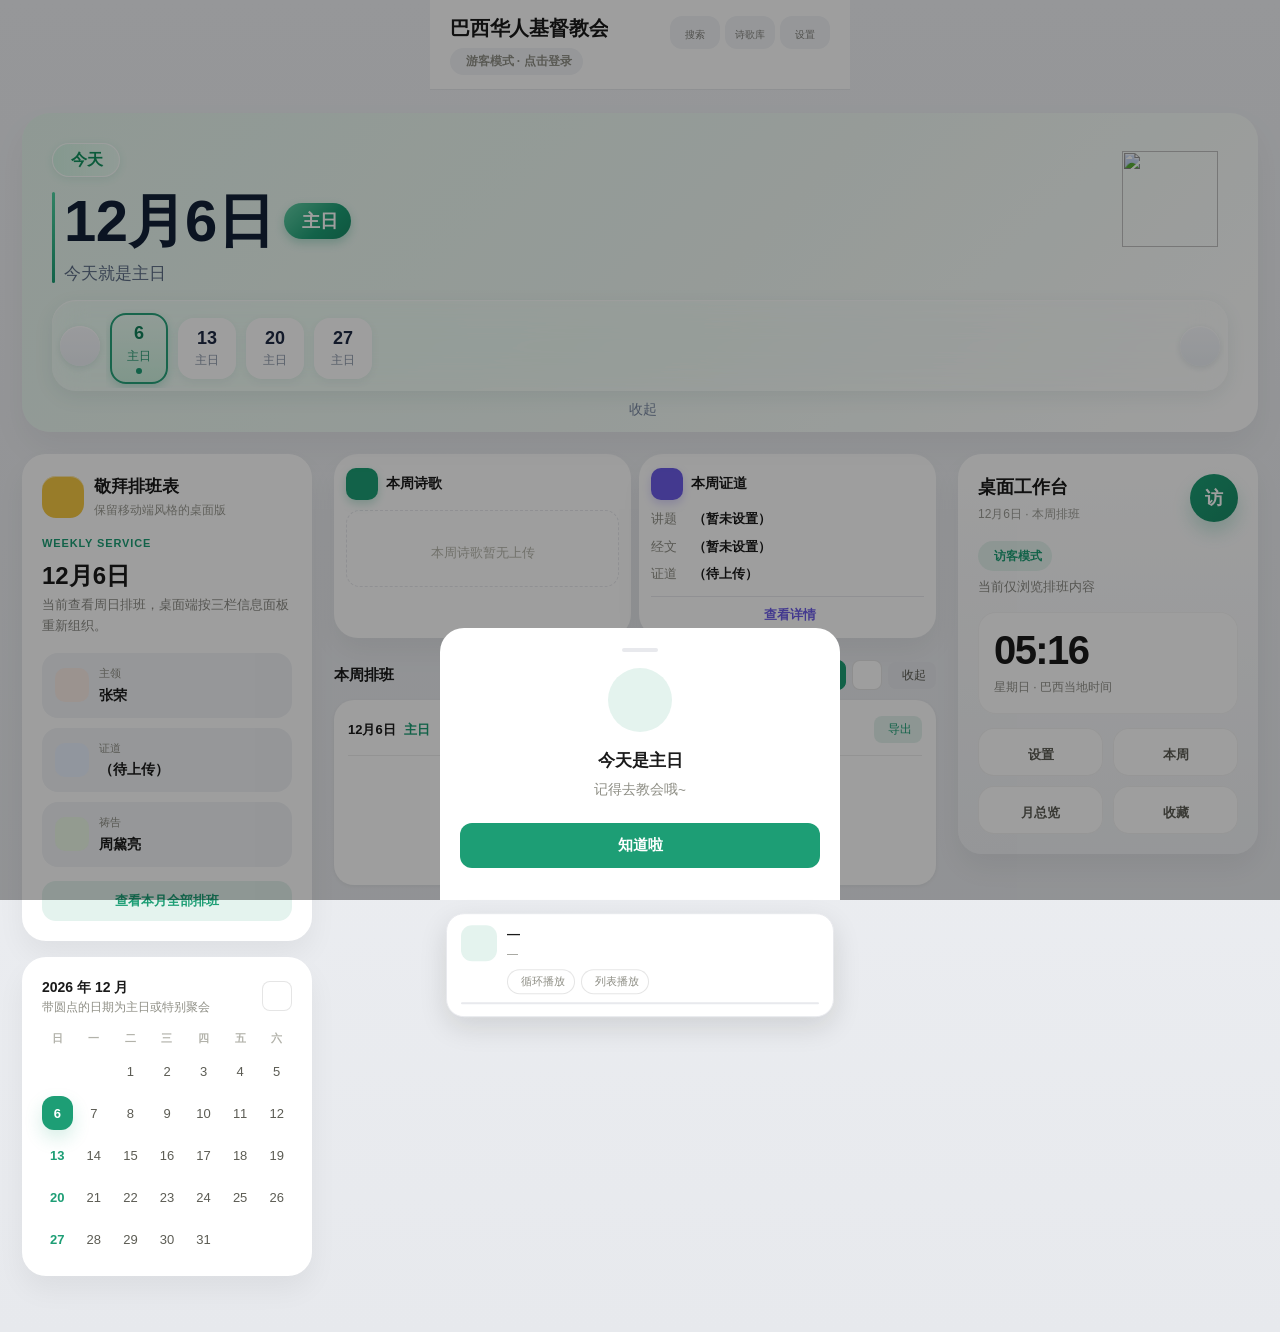
==== index.html @ d0e2ab3f "Comment out bible entry button Comment out the bible entry button in index.html" ====
<!DOCTYPE html>
<html lang="zh-CN">
<head>
  <style type="text/css">
   @font-face {
       font-family: "MyLocalFont";
       src: url("liguofu.ttf") format("truetype");
       font-weight: normal;
       font-style: normal;
       font-display: swap;
   }
        
</style>
<meta charset="UTF-8">
<meta name="viewport" content="width=device-width, initial-scale=1.0">
<title id="pageTitleTag">敬拜排班表</title>
<meta name="description" id="metaDescTag" content="教会敬拜排班与诗歌库">
<meta property="og:title" id="metaOgTitleTag" content="敬拜排班表">
<meta property="og:description" id="metaOgDescTag" content="教会敬拜排班与诗歌库">
<meta property="og:image" id="metaOgImageTag" content="">
<link rel="stylesheet" href="https://cdn.jsdelivr.net/npm/@tabler/icons-webfont@latest/tabler-icons.min.css">
<link rel="stylesheet" href="styles.css">
</head>
<body class="app-loading">
<div class="app-loader" id="appLoader" aria-live="polite" aria-label="页面加载中">
  <div class="app-loader-inner">
    <div class="app-loader-book" aria-hidden="true">
      <div class="app-loader-shadow"></div>
      <div class="app-loader-book-shell">
        <div class="app-loader-cover-left"></div>
        <div class="app-loader-cover-right"></div>
        <div class="app-loader-book-spine"></div>
        <div class="app-loader-page-left"></div>
        <div class="app-loader-page-right"></div>
        <div class="app-loader-flip-page page-1"></div>
        <div class="app-loader-flip-page page-2"></div>
        <div class="app-loader-flip-page page-3"></div>
        <div class="app-loader-cross"></div>
        <div class="app-loader-ribbon"></div>
      </div>
    </div>
    <div class="app-loader-text">
      <div class="app-loader-verse" id="appLoaderVerse">正在翻阅圣经内容...</div>
      <div class="app-loader-ref" id="appLoaderVerseRef"></div>
    </div>
  </div>
</div>
<!-- ── Fixed top identity bar ──────────────────────────── -->
<div class="app-topbar" id="appTopbar">
  <div class="app-topbar-row">
    <div class="app-topbar-id">
      <div class="app-topbar-title">巴西华人基督教会</div>
      <div class="admin-badge" id="topbarAdminBadge" style="display:none"><i class="ti ti-shield-check"></i>管理员</div>
      <button class="guest-badge" id="topbarGuestBadge" onclick="openLogin()" title="点击登录管理员账号" aria-label="游客模式，点击登录">
        <i class="ti ti-user"></i>游客模式 · 点击登录
      </button>
    </div>
    <div class="app-topbar-icons">
      <!-- Search moved up from the header card for quicker access -->
      <button class="search-entry-btn" id="searchEntryBtn" onclick="openSearchModal()" title="搜索人员排班" aria-label="搜索排班">
        <i class="ti ti-search"></i><span class="tb-btn-label">搜索</span>
      </button>
      <!-- Song library entry now sits in the primary top bar for quick access -->
      <button class="songlib-entry-btn" id="songLibEntryBtn" onclick="openSongLibrary()" title="诗歌库" aria-label="诗歌库">
        <i class="ti ti-music"></i><span class="tb-btn-label">诗歌库</span>
      </button>
      <!-- Logged-in state: leave approval lives inside the admin dropdown menu -->
      <div id="adminBar" class="admin-bar">
        <div class="admin-menu-wrap">
          <button class="logout-btn" id="adminMenuBtn" onclick="toggleAdminMenu(event)" title="管理" aria-label="管理">
            <i class="ti ti-shield-cog"></i><span class="tb-btn-label">管理</span>
            <span class="leave-badge-dot" id="adminMenuBadgeDot">0</span>
          </button>
          <div class="admin-menu" id="adminMenu">
            <button class="admin-menu-item" onclick="closeAdminMenu();openLeaveEntry()">
              <i class="ti ti-calendar-off"></i><span>请假审批</span>
              <span class="admin-menu-item-badge" id="leaveMenuBadge">0</span>
            </button>
            <button class="admin-menu-item" onclick="closeAdminMenu();openAdminData()">
              <i class="ti ti-chart-bar"></i><span>访客与登录数据</span>
            </button>
            <button class="admin-menu-item" onclick="closeAdminMenu();openRoster()">
              <i class="ti ti-users"></i><span>名单成员管理</span>
            </button>
            <div class="admin-menu-divider"></div>
            <button class="admin-menu-item danger" onclick="closeAdminMenu();logout()">
              <i class="ti ti-logout"></i><span>退出登录</span>
            </button>
          </div>
        </div>
      </div>
      <button class="settings-entry-btn" onclick="openSettings()" title="用户设置" aria-label="用户设置">
        <i class="ti ti-settings"></i><span class="tb-btn-label">设置</span>
      </button>
    </div>
  </div>
</div>
<div class="app">
<div class="app-topbar-spacer"></div>

<!-- ── Header ────────────────────────────────────────── -->
<div class="header-card" id="headerCard">
  <div class="header-card-bg" id="headerCardBg" aria-hidden="true"></div>
  <div class="date-info-card">
    <div class="header-card-deco" aria-hidden="true"><img src="https://raw.githubusercontent.com/duijiao/schedule/6491a5d0398a45434e4b0cbef066ec70df3dabe9/time.png" alt=""></div>
    <div class="header-slogan" id="hdrSlogan" aria-hidden="true"></div>
    <div class="date-info-top" onclick="openMonthPicker()" title="选择月份">
      <div class="header-date">
        <div class="today-label"><i class="ti ti-calendar"></i><span id="hdrTodayLabel">今天</span></div>
        <div class="date-info-block">
          <div class="date-info-date-row">
            <div class="day-num" id="hdrDay"></div>
            <span class="date-info-weekday-tag"><span id="hdrWeekdayTag">主日</span><i class="ti ti-chevron-right"></i></span>
          </div>
          <div class="header-date-hint">
            <span class="day-info-text" id="hdrInfo"></span>
          </div>
          <div class="header-mini" id="hdrMini"></div>
        </div>
      </div>
    </div>
  </div>
  <div class="header-collapsible">
    <div class="week-nav-wrap">
      <button class="nav-arrow" onclick="shiftMonth(-1)" aria-label="上个月"><i class="ti ti-chevron-left"></i></button>
      <div class="week-nav" id="sundayNav"></div>
      <button class="nav-arrow" onclick="shiftMonth(1)" aria-label="下个月"><i class="ti ti-chevron-right"></i></button>
    </div>
  </div>
  <div class="collapse-tab" onclick="toggleCollapse()">
    <i class="ti ti-chevron-up" id="collapseIcon"></i>
    <span id="collapseLabel">收起</span>
  </div>
</div>

<!-- ── Modals ─────────────────────────────────────────── -->
<div class="modal-overlay" id="searchOverlay" onclick="closeSearchModal(event)">
  <div class="search-modal modal-has-close-btn" onclick="event.stopPropagation()">
    <button class="modal-close-btn" onclick="closeSearchModal()" aria-label="关闭"><i class="ti ti-x"></i></button>
    <div class="picker-handle"></div>
    <div class="drawer-title">搜索排班</div>
    <div class="drawer-sub">输入人名，查看本月排班记录</div>
    <div class="search-modal-wrap">
      <i class="ti ti-search search-modal-icon"></i>
      <input class="search-modal-input" id="searchInput" type="text" placeholder="搜索人名，查看本月排班…" oninput="onSearch()" autocomplete="off">
      <button class="search-modal-clear" id="searchClear" onclick="clearSearch()"><i class="ti ti-x"></i></button>
    </div>
    <div class="search-modal-hint" id="searchModalHint">
      <i class="ti ti-search"></i>
      <span>输入人名，快速查看本月排班</span>
    </div>
    <div class="search-modal-results" id="searchResultPanel">
      <div class="search-result-header">
        <span class="search-result-title" id="searchResultTitle"></span>
        <button class="export-btn" onclick="doExportPerson(document.getElementById('searchInput').value.trim())">
          <i class="ti ti-download"></i>导出
        </button>
      </div>
      <div id="searchResultList"></div>
    </div>
  </div>
</div>

<div class="modal-overlay" id="monthPickerOverlay" onclick="closeMonthPicker(event)">
  <div class="month-picker modal-has-close-btn" onclick="event.stopPropagation()">
    <button class="modal-close-btn" onclick="closeMonthPicker()" aria-label="关闭"><i class="ti ti-x"></i></button>
    <div class="picker-handle"></div>
    <div class="picker-title">选择月份</div>
    <div class="picker-year-row">
      <button class="year-arrow" onclick="shiftYear(-1)"><i class="ti ti-chevron-left"></i></button>
      <span class="year-label" id="pickerYear"></span>
      <button class="year-arrow" onclick="shiftYear(1)"><i class="ti ti-chevron-right"></i></button>
    </div>
    <div class="month-grid" id="monthGrid"></div>
  </div>
</div>

<div class="modal-overlay" id="loginOverlay" onclick="closeLogin(event)">
  <div class="login-modal modal-has-close-btn" onclick="event.stopPropagation()">
    <button class="modal-close-btn" onclick="closeLogin()" aria-label="关闭"><i class="ti ti-x"></i></button>
    <div class="picker-handle"></div>
    <div class="login-title">管理员登录</div>
    <div class="login-sub">仅管理员可新增或修改排班</div>
    <div class="form-field">
      <label class="form-label">账号 / 邮箱</label>
      <input class="form-input" id="loginUser" type="text" placeholder="管理员账号或邮箱" autocomplete="off">
    </div>
    <div class="form-field">
      <label class="form-label">密码</label>
      <input class="form-input" id="loginPass" type="password" placeholder="密码" onkeydown="if(event.key==='Enter')doLogin()">
      <div class="form-error" id="loginError">账号或密码错误，请重试</div>
    </div>
    <button class="submit-btn" onclick="doLogin()">登录</button>
  </div>
</div>

<div class="modal-overlay" id="editOverlay" onclick="closeEdit(event)">
  <div class="edit-drawer" onclick="event.stopPropagation()">
    <div class="picker-handle"></div>
    <div class="drawer-title" id="editDrawerTitle"></div>
    <div class="drawer-sub" id="editDrawerSub"></div>
    <div id="editRoleSections"></div>
    <div class="drawer-actions">
      <button class="btn-cancel" onclick="closeEdit()">取消</button>
      <button class="btn-save" onclick="saveEdit()">保存</button>
    </div>
  </div>
</div>

<div class="modal-overlay" id="rosterOverlay" onclick="closeRoster(event)">
  <div class="edit-drawer modal-has-close-btn" onclick="event.stopPropagation()" style="max-height:90vh">
    <button class="modal-close-btn" onclick="closeRoster()" aria-label="关闭"><i class="ti ti-x"></i></button>
    <div class="picker-handle"></div>
    <div class="drawer-title">名单管理</div>
    <div class="drawer-sub">修改后立即生效，轮流排班自动计算</div>
    <div class="role-section">
      <div class="role-section-head"><div class="role-section-badge" style="background:#993C1D"><i class="ti ti-microphone" style="color:#fff"></i><span style="color:#fff">主理名单（轮流）</span></div></div>
      <div class="people-grid" id="leaderChips"></div>
      <div class="add-person-row"><input class="add-person-input" id="leaderInput" placeholder="添加主理人员" onkeydown="if(event.key==='Enter')addRosterPerson('leader')"><button class="add-person-btn" onclick="addRosterPerson('leader')">添加</button></div>
      <div style="font-size:11px;color:#aaa;margin-top:8px;display:flex;align-items:center;gap:8px"><span>起始日期（第一位）：</span><input id="leaderBase" type="date" style="border:1px solid #e0e0e0;border-radius:6px;padding:3px 6px;font-size:12px;font-family:inherit" onchange="saveRosterBase('leader',this.value)"></div>
    </div>
    <div class="role-section">
      <div class="role-section-head"><div class="role-section-badge" style="background:#3B6D11"><i class="ti ti-pray" style="color:#fff"></i><span style="color:#fff">祷告名单（轮流）</span></div></div>
      <div class="people-grid" id="prayerChips"></div>
      <div class="add-person-row"><input class="add-person-input" id="prayerInput" placeholder="添加祷告人员" onkeydown="if(event.key==='Enter')addRosterPerson('prayer')"><button class="add-person-btn" onclick="addRosterPerson('prayer')">添加</button></div>
      <div style="font-size:11px;color:#aaa;margin-top:8px;display:flex;align-items:center;gap:8px"><span>起始日期（第一位）：</span><input id="prayerBase" type="date" style="border:1px solid #e0e0e0;border-radius:6px;padding:3px 6px;font-size:12px;font-family:inherit" onchange="saveRosterBase('prayer',this.value)"></div>
    </div>
    <div class="role-section">
      <div class="role-section-head"><div class="role-section-badge" style="background:#185FA5"><i class="ti ti-book" style="color:#fff"></i><span style="color:#fff">证道名单（按月上传）</span></div></div>
      <div style="display:flex;align-items:center;gap:8px;margin-bottom:12px">
        <input type="month" id="sermonMonthInput" style="flex:1;padding:8px 10px;border:1.5px solid rgba(0,0,0,0.1);border-radius:10px;font-size:13px;outline:none;font-family:inherit" onchange="renderSermonMonthUI()">
        <button class="add-person-btn" onclick="renderSermonMonthUI()">载入</button>
      </div>
      <div id="sermonMonthList" style="display:flex;flex-direction:column;gap:8px"></div>
    </div>
    <div class="role-section">
      <div class="role-section-head"><div class="role-section-badge" style="background:#6741D9"><i class="ti ti-chart-bar" style="color:#fff"></i><span style="color:#fff">服侍次数统计</span></div></div>
      <div style="display:flex;align-items:center;gap:8px;margin-bottom:10px;flex-wrap:wrap">
        <input type="month" id="svcStatStart" style="flex:1;min-width:120px;padding:8px 10px;border:1.5px solid rgba(0,0,0,0.1);border-radius:10px;font-size:13px;outline:none;font-family:inherit">
        <span style="color:#aaa;font-size:12px">至</span>
        <input type="month" id="svcStatEnd" style="flex:1;min-width:120px;padding:8px 10px;border:1.5px solid rgba(0,0,0,0.1);border-radius:10px;font-size:13px;outline:none;font-family:inherit">
      </div>
      <div style="display:flex;align-items:center;gap:8px;margin-bottom:12px;flex-wrap:wrap">
        <select id="svcStatRole" style="flex:1;min-width:120px;padding:8px 10px;border:1.5px solid rgba(0,0,0,0.1);border-radius:10px;font-size:13px;outline:none;font-family:inherit;background:#fff">
          <option value="">全部岗位</option>
        </select>
        <button class="add-person-btn" onclick="renderServiceStats()">统计</button>
      </div>
      <div id="svcStatSummary" style="font-size:11px;color:#aaa;margin-bottom:8px"></div>
      <div id="svcStatList" style="display:flex;flex-direction:column;gap:6px"></div>
    </div>
    <div class="drawer-actions">
      <button class="btn-save" style="flex:1" onclick="closeRoster()">关闭</button>
    </div>
  </div>
</div>

<!-- ── Admin: site visits & login logs ───────────────────── -->
<div class="modal-overlay" id="adminDataOverlay" onclick="closeAdminData(event)">
  <div class="edit-drawer modal-has-close-btn" onclick="event.stopPropagation()" style="max-height:90vh">
    <button class="modal-close-btn" onclick="closeAdminData()" aria-label="关闭"><i class="ti ti-x"></i></button>
    <div class="picker-handle"></div>
    <div class="drawer-title">访客与登录记录</div>
    <div class="drawer-sub">仅管理员可见，数据来自云端；按设备去重，同一手机换过不同 IP 也会合并为一条，最多拉取最近 200 条原始记录</div>

    <div class="upload-source-tabs" style="margin-bottom:14px">
      <button class="upload-source-tab active" id="adminDataTabVisits" onclick="switchAdminDataTab('visits')">访客记录</button>
      <button class="upload-source-tab" id="adminDataTabLogins" onclick="switchAdminDataTab('logins')">登录记录</button>
    </div>

    <div id="adminDataSummary" style="font-size:12px;color:#888;margin-bottom:10px;display:flex;gap:14px;flex-wrap:wrap"></div>

    <button class="btn-danger-outline" id="deleteUnknownVisitsBtn" onclick="deleteUnknownVisits()">
      <i class="ti ti-trash"></i><span>删除 IP 未知的访客记录</span>
    </button>

    <div id="adminDataLoading" style="text-align:center;color:#aaa;font-size:13px;padding:20px 0">加载中…</div>
    <div id="adminDataVisitsPane" style="display:flex;flex-direction:column;gap:8px"></div>
    <div id="adminDataLoginsPane" style="display:none;flex-direction:column;gap:8px"></div>

    <div class="drawer-actions">
      <button class="btn-cancel" style="flex:1" onclick="refreshAdminData()">刷新</button>
      <button class="btn-save" style="flex:1" onclick="closeAdminData()">关闭</button>
    </div>
  </div>
</div>

<!-- ── Leave request: self-service submission modal ─────── -->
<div class="modal-overlay" id="leaveOverlay" onclick="closeLeaveEntry(event)">
  <div class="leave-modal" onclick="event.stopPropagation()">
    <div class="picker-handle"></div>
    <div id="leaveFormBox">
      <div class="leave-modal-title">请假申请</div>
      <div class="leave-modal-sub">选择您在该周的岗位与姓名，填写原因后提交，管理员会尽快为您安排替补</div>

      <div class="form-field">
        <label class="form-label">选择主日</label>
        <input class="form-input" id="leaveDateInput" type="date" onchange="onLeaveDateChange()">
      </div>

      <div class="form-field">
        <label class="form-label">该周排班（点击选择您的岗位）</label>
        <div class="leave-shift-pick-grid" id="leaveShiftPickGrid"></div>
      </div>

      <div class="form-field" id="leaveNameField" style="display:none">
        <label class="form-label">您的姓名</label>
        <div class="leave-name-chip-grid" id="leaveNameChipGrid"></div>
      </div>

      <div class="form-field">
        <label class="form-label">请假原因（选填）</label>
        <textarea class="leave-reason-textarea" id="leaveReasonInput" placeholder="例如：临时出差、身体不适等"></textarea>
      </div>

      <div class="leave-form-error" id="leaveFormError">请选择主日、岗位与姓名后再提交</div>
      <div class="drawer-actions">
        <button class="btn-cancel" onclick="closeLeaveEntry()">取消</button>
        <button class="btn-save" onclick="submitLeaveRequest()">提交申请</button>
      </div>
    </div>
    <div class="leave-success-box" id="leaveSuccessBox">
      <i class="ti ti-circle-check"></i>
      <div class="leave-success-title">申请已提交</div>
      <div class="leave-success-sub">管理员审核后会安排替补，请留意排班更新</div>
      <div class="drawer-actions">
        <button class="btn-save" style="flex:1" onclick="closeLeaveEntry()">完成</button>
      </div>
    </div>
  </div>
</div>

<!-- ── 邮箱绑定信息修改（通过专属链接 ?manage=token 打开）────── -->
<div class="modal-overlay" id="manageSubOverlay" onclick="closeManageSubModal(event)">
  <div class="leave-modal" onclick="event.stopPropagation()">
    <div class="picker-handle"></div>
    <div class="leave-modal-title">邮箱提醒设置</div>
    <div class="leave-modal-sub">可以直接修改邮箱、姓名，也可以取消订阅</div>

    <div class="form-field">
      <label class="form-label">接收提醒的邮箱</label>
      <input class="form-input" id="manageSubEmailInput" type="email" placeholder="邮箱地址">
    </div>
    <div class="form-field">
      <label class="form-label">姓名</label>
      <input class="form-input" id="manageSubNameInput" type="text" placeholder="用于匹配本周排班">
    </div>

    <div class="leave-form-error" id="manageSubError">请输入有效的邮箱地址</div>
    <div class="drawer-actions">
      <button class="btn-cancel" onclick="unsubscribeFromManageModal()">取消订阅</button>
      <button class="btn-save" onclick="saveManageSubModal()">保存修改</button>
    </div>
  </div>
</div>

<!-- ── Leave request: admin review list modal ────────────── -->
<div class="modal-overlay" id="leaveListOverlay" onclick="closeLeaveList(event)">
  <div class="edit-drawer modal-has-close-btn" onclick="event.stopPropagation()" style="max-height:88vh">
    <button class="modal-close-btn" onclick="closeLeaveList()" aria-label="关闭"><i class="ti ti-x"></i></button>
    <div class="picker-handle"></div>
    <div class="drawer-title">请假申请管理</div>
    <div class="drawer-sub">审批后可直接前往排班修改替补人员</div>
    <div class="leave-notif-hint" id="leaveNotifHint" onclick="openSettings();closeLeaveList()">
      <i class="ti ti-bell-ringing"></i>
      <span>开启浏览器推送通知，有新请假申请时可第一时间收到提醒</span>
      <i class="ti ti-chevron-right"></i>
    </div>
    <div class="leave-list-filter-row">
      <button class="leave-filter-btn active" id="leaveFilterPending" onclick="setLeaveListFilter('pending')">待处理</button>
      <button class="leave-filter-btn" id="leaveFilterApproved" onclick="setLeaveListFilter('approved')">已批准</button>
      <button class="leave-filter-btn" id="leaveFilterAll" onclick="setLeaveListFilter('all')">全部</button>
    </div>
    <div id="leaveListBody"></div>
  </div>
</div>

<div class="modal-overlay" id="noticeDetailOverlay" onclick="this.classList.remove('open')">
  <div class="notice-detail modal-has-close-btn" onclick="event.stopPropagation()">
    <button class="modal-close-btn" onclick="document.getElementById('noticeDetailOverlay').classList.remove('open')" aria-label="关闭"><i class="ti ti-x"></i></button>
    <div class="picker-handle"></div>
    <div class="notice-detail-title" id="noticeDetailTitle"></div>
    <div id="noticeDetailBody"></div>
  </div>
</div>

<div class="modal-overlay" id="sermonThemeDetailOverlay" onclick="closeSermonThemeDetail(event)">
  <div class="notice-detail sermon-theme-detail modal-has-close-btn" onclick="event.stopPropagation()">
    <button class="modal-close-btn" onclick="closeSermonThemeDetail()" aria-label="关闭"><i class="ti ti-x"></i></button>
    <div class="picker-handle"></div>
    <div class="notice-detail-title" id="sermonThemeDetailTitle"></div>
    <div class="sermon-theme-detail-date" id="sermonThemeDetailDate"></div>
    <div id="sermonThemeDetailBody"></div>
  </div>
</div>

<div class="modal-overlay" id="sermonDetailOverlay" onclick="closeSermonDetail(event)">
  <div class="notice-detail sermon-theme-detail modal-has-close-btn" onclick="event.stopPropagation()">
    <button class="modal-close-btn" onclick="closeSermonDetail()" aria-label="关闭"><i class="ti ti-x"></i></button>
    <div class="picker-handle"></div>
    <div class="notice-detail-title" id="sermonDetailTitle"></div>
    <div class="sermon-theme-detail-date" id="sermonDetailDate"></div>
    <div id="sermonDetailBody"></div>
  </div>
</div>

<div class="modal-overlay" id="exportChoiceOverlay" onclick="this.classList.remove('open')">
  <div class="export-choice modal-has-close-btn" onclick="event.stopPropagation()">
    <button class="modal-close-btn" onclick="document.getElementById('exportChoiceOverlay').classList.remove('open')" aria-label="关闭"><i class="ti ti-x"></i></button>
    <div class="picker-handle"></div>
    <div class="export-choice-title">导出排班明细</div>
    <div class="export-choice-sub">请选择导出范围</div>
    <div class="export-option" onclick="doExport('week')">
      <div class="export-option-icon" style="background:var(--primary-light)"><i class="ti ti-calendar-week" style="color:var(--primary)"></i></div>
      <div>
        <div class="export-option-title">本周排班</div>
        <div class="export-option-desc">仅导出当前选中周日的排班</div>
      </div>
    </div>
    <div class="export-option" onclick="doExport('month')">
      <div class="export-option-icon" style="background:#FAECE7"><i class="ti ti-calendar-month" style="color:#993C1D"></i></div>
      <div>
        <div class="export-option-title">本月全部排班</div>
        <div class="export-option-desc">导出当前月份所有周日的排班</div>
      </div>
    </div>
    <div class="export-option" onclick="openCustomExport()">
      <div class="export-option-icon" style="background:#EAF1FC"><i class="ti ti-adjustments" style="color:#2B5FAD"></i></div>
      <div>
        <div class="export-option-title">自定义导出</div>
        <div class="export-option-desc">自选日期范围，可自定义标题</div>
      </div>
    </div>
  </div>
</div>

<div class="modal-overlay" id="customExportOverlay" onclick="if(event.target===this)this.classList.remove('open')">
  <div class="export-choice modal-has-close-btn" onclick="event.stopPropagation()">
    <button class="modal-close-btn" onclick="document.getElementById('customExportOverlay').classList.remove('open')" aria-label="关闭"><i class="ti ti-x"></i></button>
    <div class="picker-handle"></div>
    <div class="export-choice-title">自定义导出</div>
    <div class="export-choice-sub">选择日期范围，并可以自定义标题</div>
    <div style="display:flex;flex-direction:column;gap:14px;margin-top:16px">
      <div>
        <label style="display:block;font-size:13px;color:var(--text-secondary,#666);margin-bottom:6px">开始日期</label>
        <input type="date" id="customExportStart" style="width:100%;box-sizing:border-box;padding:10px 12px;border-radius:10px;border:1px solid rgba(0,0,0,0.12);font-size:15px">
      </div>
      <div>
        <label style="display:block;font-size:13px;color:var(--text-secondary,#666);margin-bottom:6px">结束日期</label>
        <input type="date" id="customExportEnd" style="width:100%;box-sizing:border-box;padding:10px 12px;border-radius:10px;border:1px solid rgba(0,0,0,0.12);font-size:15px">
      </div>
      <div>
        <label style="display:block;font-size:13px;color:var(--text-secondary,#666);margin-bottom:6px">自定义标题（留空则用默认标题）</label>
        <input type="text" id="customExportTitle" placeholder="例如：2026年复活节特别聚会排班表" maxlength="40" style="width:100%;box-sizing:border-box;padding:10px 12px;border-radius:10px;border:1px solid rgba(0,0,0,0.12);font-size:15px">
      </div>
    </div>
    <button class="export-btn" style="width:100%;justify-content:center;margin-top:20px" onclick="doExportCustom()">
      <i class="ti ti-download"></i> 生成并下载
    </button>
  </div>
</div>

<div class="modal-overlay" id="sundayReminderOverlay" onclick="closeSundayReminder(event)">
  <div class="sunday-reminder-modal" onclick="event.stopPropagation()">
    <div class="picker-handle"></div>
    <div class="sunday-reminder-icon"><i class="ti ti-cross"></i></div>
    <div class="sunday-reminder-title">今天是主日</div>
    <div class="sunday-reminder-text">记得去教会哦~</div>
    <button class="submit-btn" onclick="closeSundayReminder()">知道啦</button>
  </div>
</div>

<div class="modal-overlay" id="saturdayReminderOverlay" onclick="closeSaturdayReminder(event)">
  <div class="sunday-reminder-modal" onclick="event.stopPropagation()">
    <div class="picker-handle"></div>
    <div class="saturday-reminder-icon"><i class="ti ti-music"></i></div>
    <div class="sunday-reminder-title">今天周六有排练</div>
    <div class="sunday-reminder-text">如果安排到你记得去排练哦~<br>时间下午三点</div>
    <button class="submit-btn" onclick="closeSaturdayReminder()">知道啦</button>
  </div>
</div>

<div class="modal-overlay" id="monthOverviewOverlay" onclick="closeMonthOverview(event)">
  <div class="bookmarks-panel modal-has-close-btn" onclick="event.stopPropagation()">
    <button class="modal-close-btn" onclick="closeMonthOverview()" aria-label="关闭"><i class="ti ti-x"></i></button>
    <div class="picker-handle"></div>
    <div class="bookmarks-title" id="monthOverviewTitle">📅 本月排班总览</div>
    <div class="bookmarks-sub" id="monthOverviewSub"></div>
    <div class="bookmarks-list" id="monthOverviewList"></div>
    <button class="export-btn" style="width:100%;justify-content:center;margin-top:16px" onclick="document.getElementById('monthOverviewOverlay').classList.remove('open');document.getElementById('exportChoiceOverlay').classList.add('open')">
      <i class="ti ti-download"></i>导出本月排班
    </button>
  </div>
</div>
<!-- ── Monthly Schedule Editor ──────────────────────── -->
<div class="modal-overlay monthly-editor-overlay" id="monthlyEditorOverlay" onclick="closeMonthlyEditor(event)">
  <div class="monthly-editor-panel" onclick="event.stopPropagation()">
    <div class="monthly-editor-head">
      <div class="monthly-editor-handle"></div>
      <div class="monthly-editor-nav">
        <button class="monthly-editor-nav-btn" onclick="shiftMonthlyEditor(-1)"><i class="ti ti-chevron-left"></i></button>
        <div style="text-align:center;flex:1;min-width:0;padding:0 8px">
          <div class="monthly-editor-title" id="monthlyEditorTitle"></div>
        </div>
        <button class="monthly-editor-nav-btn" onclick="shiftMonthlyEditor(1)"><i class="ti ti-chevron-right"></i></button>
        <button class="monthly-editor-nav-btn" onclick="closeMonthlyEditor()" style="margin-left:6px;background:#f0f0ee" title="关闭"><i class="ti ti-x"></i></button>
      </div>
      <div class="monthly-editor-sub" id="monthlyEditorSub"></div>
    </div>
    <div class="monthly-editor-body" id="monthlyEditorBody"></div>
    <div class="me-copy-bar" id="monthlyEditorCopyBar" style="display:none">
      <button class="me-copy-btn secondary" onclick="meCopyFromLastMonth()">
        <i class="ti ti-copy"></i>复制上月排班
      </button>
      <button class="me-copy-btn danger" onclick="meClearMonth()">
        <i class="ti ti-trash"></i>清空本月
      </button>
    </div>
  </div>
</div>

<div class="modal-overlay" id="bookmarksOverlay" onclick="closeBookmarks(event)">
  <div class="bookmarks-panel modal-has-close-btn" onclick="event.stopPropagation()">
    <button class="modal-close-btn" onclick="closeBookmarks()" aria-label="关闭"><i class="ti ti-x"></i></button>
    <div class="picker-handle"></div>
    <div class="bookmarks-title">⭐ 经文收藏</div>
    <div class="bookmarks-sub">点击条目可跳转至对应章节</div>
    <div class="bookmarks-list" id="bookmarksList"></div>
  </div>
</div>

<!-- ── Settings Modal ──────────────────────────────────── -->
<div class="modal-overlay" id="settingsOverlay" onclick="closeSettings(event)">
  <div class="settings-panel" onclick="event.stopPropagation()">
    <div class="picker-handle"></div>
    <div class="settings-title">⚙️ 用户设置</div>
    <div class="settings-sub">个性化配置，设置自动保存</div>

    <div class="settings-panel-scroll">

    <!-- 请假申请 -->
    <div class="settings-section">
      <div class="settings-section-title">📅 请假申请</div>
      <div class="settings-card">
        <div class="settings-row">
          <div class="settings-row-icon" style="background:#fdecea"><i class="ti ti-calendar-off" style="color:#e74c3c"></i></div>
          <div class="settings-row-body">
            <div class="settings-row-label">提交 / 查看请假</div>
            <div class="settings-row-desc">排班有变动时，可在此提交请假申请</div>
          </div>
          <button onclick="closeSettings();openLeaveEntry()" style="margin-left:6px;background:var(--primary);color:#fff;border:none;border-radius:8px;padding:5px 10px;font-size:12px;cursor:pointer;font-family:inherit;white-space:nowrap">请假</button>
        </div>
      </div>
    </div>

    <!-- 邮箱提醒 -->
    <!-- 主色调 -->
    <div class="settings-section">
      <div class="settings-section-title">🎨 页面主色调</div>
      <div class="settings-card">
        <div class="color-presets" id="colorPresets"></div>
        <div class="color-picker-row">
          <span class="color-picker-label">自定义颜色</span>
          <input type="color" class="color-picker-input" id="customColorPicker" value="#1D9E75" oninput="applyCustomColor(this.value)" onchange="applyCustomColor(this.value)">
        </div>
      </div>
    </div>

    <!-- 无障碍模式 -->
    <div class="settings-section">
      <div class="settings-section-title">♿ 无障碍模式</div>
      <div class="settings-card">
        <div class="a11y-toggle-wrap">
          <div class="settings-row-body">
            <div class="settings-row-label">老年人无障碍版本</div>
            <div class="a11y-preview">更大字体 · 更大按钮 · 高对比度</div>
          </div>
          <label class="toggle-switch">
            <input type="checkbox" id="a11yToggle" onchange="toggleA11yMode(this.checked)">
            <div class="toggle-track"></div>
            <div class="toggle-thumb"></div>
          </label>
        </div>
      </div>
    </div>

    <!-- 功能板块显示与顺序 -->
    <div class="settings-section">
      <div class="settings-section-title">📋 功能板块 · 显示与排序</div>
      <div class="settings-card">
        <div class="section-order-list" id="sectionOrderList"></div>
      </div>
    </div>

    <!-- 人名提醒 -->
    <div class="settings-section">
      <div class="settings-section-title">👤 人名排班提醒</div>
      <div class="settings-card">
        <div class="settings-row">
          <div class="settings-row-icon" style="background:#e8f0fe"><i class="ti ti-bell" style="color:#3B5BDB"></i></div>
          <div class="settings-row-body">
            <div class="settings-row-label">浏览器推送通知</div>
            <div class="settings-row-desc">排班含关注人名、或收到新的请假申请时弹出系统通知</div>
          </div>
          <span class="notif-status" id="notifStatus">未授权</span>
          <button class="notif-auth-btn" onclick="requestNotifPermission()">授权</button>
        </div>
        <div class="name-tags-wrap">
          <div class="name-tags" id="nameTagsList"></div>
          <div class="name-add-row">
            <input class="name-add-input" id="nameAddInput" placeholder="输入要关注的人名" onkeydown="if(event.key==='Enter')addWatchName()">
            <button class="name-add-btn" onclick="addWatchName()">添加</button>
          </div>
        </div>
      </div>
    </div>

    <!-- 批量导入邮箱提醒（仅管理员） -->
    <div class="settings-section admin-only-section" id="bulkReminderSection" style="display:none">
      <div class="settings-section-title">📮 批量导入邮箱提醒（管理员）</div>
      <div class="settings-card" style="padding:12px 16px;display:flex;flex-direction:column;gap:10px;">
        <div style="font-size:12px;color:#999;line-height:1.6">
          每行一条，格式：<strong>姓名 邮箱</strong>（姓名和邮箱之间用空格或逗号隔开都可以）。姓名会自动与排班联动——
          只有这个人本周确实有排班（含主领）时，才会在本周的提醒邮件发送对象里；没有排班就不会打扰。
        </div>
        <textarea id="bulkReminderInput" placeholder="刘根英 liugenying@qq.com
张三,zhangsan@163.com" style="width:100%;box-sizing:border-box;min-height:110px;padding:8px 10px;border:1px solid #e0e0e0;border-radius:8px;font-size:13px;font-family:inherit;resize:vertical"></textarea>
        <div class="leave-form-error" id="bulkReminderError"></div>
        <div style="display:flex;gap:8px;flex-wrap:wrap">
          <button class="btn-save" style="flex:none;padding:6px 14px" onclick="bulkImportReminderSubscribers()"><i class="ti ti-upload" style="font-size:14px;margin-right:4px"></i>批量导入</button>
          <button class="btn-cancel" style="flex:none;padding:6px 14px" onclick="triggerBatchWelcomeEmails()"><i class="ti ti-send" style="font-size:14px;margin-right:4px"></i>批量发送订阅成功提醒</button>
          <button class="btn-cancel" style="flex:none;padding:6px 14px" onclick="triggerBatchScheduleEmails()"><i class="ti ti-calendar-event" style="font-size:14px;margin-right:4px"></i>批量发送排班提醒</button>
        </div>
        <div id="bulkReminderList" style="font-size:12px;color:#999;line-height:1.6"></div>

        <div style="border-top:1px solid #eee;margin-top:4px;padding-top:10px;display:flex;flex-direction:column;gap:8px">
          <div style="display:flex;justify-content:space-between;align-items:center">
            <div style="font-size:13px;font-weight:600;color:#333">已导入的邮箱（<span id="reminderSubscriberCount">0</span>）</div>
            <button class="reminder-email-edit-btn" onclick="loadReminderSubscribersList()"><i class="ti ti-refresh" style="font-size:13px;margin-right:2px"></i>刷新</button>
          </div>
          <div id="reminderSubscribersListWrap" style="display:flex;flex-direction:column;gap:6px;max-height:320px;overflow-y:auto"></div>
        </div>
      </div>
    </div>

    <!-- 教会主页 church.html 素材上传（仅管理员） -->
    <div class="settings-section admin-only-section" id="churchSiteSection" style="display:none">
      <div class="settings-section-title">⛪ 教会主页图片（管理员）</div>
      <div class="settings-card" style="padding:12px 16px;display:flex;flex-direction:column;gap:14px;">
        <div style="font-size:12px;color:#999;line-height:1.6">
          这里上传的图片会显示在教会公开主页（church.html）上，本周证道信息和经文会自动从排班数据里读取，不用在这里另外填写。
        </div>
        <div style="display:flex;align-items:center;gap:12px">
          <img id="churchLogoPreview" src="" style="width:52px;height:52px;border-radius:14px;object-fit:cover;background:#f2f2f0;display:none;flex-shrink:0" alt="">
          <div style="flex:1;min-width:0">
            <div style="font-size:13px;font-weight:600;color:#333;margin-bottom:4px">头部 Logo</div>
            <label class="btn-cancel" style="display:inline-flex;align-items:center;gap:6px;padding:6px 14px;cursor:pointer">
              <i class="ti ti-upload" style="font-size:14px"></i>上传 / 更换
              <input type="file" accept="image/*" style="display:none" onchange="handleChurchLogoSelect(this)">
            </label>
          </div>
        </div>
        <div style="display:flex;align-items:center;gap:12px">
          <img id="churchBannerPreview" src="" style="width:80px;height:52px;border-radius:10px;object-fit:cover;background:#f2f2f0;display:none;flex-shrink:0" alt="">
          <div style="flex:1;min-width:0">
            <div style="font-size:13px;font-weight:600;color:#333;margin-bottom:4px">欢迎横幅背景图</div>
            <label class="btn-cancel" style="display:inline-flex;align-items:center;gap:6px;padding:6px 14px;cursor:pointer">
              <i class="ti ti-upload" style="font-size:14px"></i>上传 / 更换
              <input type="file" accept="image/*" style="display:none" onchange="handleChurchBannerSelect(this)">
            </label>
          </div>
        </div>
        <a href="church.html" target="_blank" style="font-size:12.5px;color:var(--primary);font-weight:600;text-decoration:none">
          <i class="ti ti-external-link" style="font-size:13px;margin-right:3px"></i>预览教会主页
        </a>
      </div>
    </div>

    <!-- 首页顶部日期卡片背景图（仅管理员） -->
    <div class="settings-section admin-only-section" id="headerBgSection" style="display:none">
      <div class="settings-section-title">🗓️ 首页日期卡片背景（管理员）</div>
      <div class="settings-card" style="padding:12px 16px;display:flex;flex-direction:column;gap:12px;">
        <div style="font-size:12px;color:#999;line-height:1.6">
          首页顶部「今天 · 日期 · 距离主日还有 N 天」这张卡片的背景图，所有人打开首页都会看到。没上传时保持原来的样子，随时可以恢复默认。
        </div>
        <div class="header-bg-preview" id="headerBgPreview"></div>
        <div class="role-bg-btns" id="headerBgBtns"></div>
        <div class="header-bg-field">
          <div class="header-bg-field-label">文字颜色</div>
          <div class="header-tone-seg" id="headerToneSeg">
            <button type="button" data-tone="dark" onclick="setHeaderTextTone('dark')">深色文字</button>
            <button type="button" data-tone="light" onclick="setHeaderTextTone('light')">浅色文字</button>
          </div>
          <div class="header-bg-field-desc">图片偏亮选「深色文字」，图片偏暗选「浅色文字」。</div>
        </div>
        <div class="header-bg-field">
          <div class="header-bg-field-label">卡片标语（上传背景图后显示）</div>
          <input class="form-input" id="headerSloganInput" type="text" maxlength="24" autocomplete="off"
                 placeholder="与主同行 每天更近一步" onchange="saveHeaderSlogan(this.value)">
          <div class="header-bg-field-desc">空格处会自动换行；清空并保存则不显示标语。</div>
        </div>
      </div>
    </div>

    <!-- 排班分类卡片背景图（仅管理员） -->
    <div class="settings-section admin-only-section" id="roleBgSection" style="display:none">
      <div class="settings-section-title">🖼️ 排班分类卡片背景（管理员）</div>
      <div class="settings-card" style="padding:12px 16px;display:flex;flex-direction:column;gap:12px;">
        <div style="font-size:12px;color:#999;line-height:1.6">
          为「主领、伴唱、键盘…」每个分类的排班卡片单独设置背景图，所有人打开排班页都会看到。没上传的分类保持原来的颜色，随时可以恢复默认。
        </div>
        <div id="roleBgList"></div>
      </div>
    </div>

    <!-- 诗歌库音乐存储（仅管理员） -->
    <div class="settings-section admin-only-section" id="songLibStorageSection" style="display:none">
      <div class="settings-section-title">🎵 诗歌库音乐存储（管理员）</div>
      <div class="settings-card" style="padding:12px 16px;display:flex;flex-direction:column;gap:8px;">
        <div style="font-size:12px;color:#999;margin-bottom:2px">配置一个 Supabase 项目专门存放 mp3 文件，添加音乐链接时可直接上传，会自动使用这里配置的账号，不影响主排班数据</div>
        <input type="text" id="songLibSbUrl" placeholder="Supabase Project URL，如 https://xxxx.supabase.co" style="width:100%;box-sizing:border-box;padding:8px 10px;border:1px solid #e0e0e0;border-radius:8px;font-size:13px;font-family:inherit">
        <input type="text" id="songLibSbAnonKey" placeholder="Supabase anon public key" style="width:100%;box-sizing:border-box;padding:8px 10px;border:1px solid #e0e0e0;border-radius:8px;font-size:13px;font-family:inherit">
        <input type="text" id="songLibSbBucket" placeholder="Storage bucket 名称（默认 songs）" style="width:100%;box-sizing:border-box;padding:8px 10px;border:1px solid #e0e0e0;border-radius:8px;font-size:13px;font-family:inherit">
        <button class="btn-save" style="align-self:flex-start;padding:6px 14px" onclick="saveSongLibStorageConfig()"><i class="ti ti-check" style="font-size:14px;margin-right:4px"></i>保存存储配置</button>
      </div>
    </div>

    <!-- 数据管理 -->
    <div class="settings-section">
      <div class="settings-section-title">⚠️ 数据管理</div>
      <div class="settings-card" style="padding:10px 16px;display:flex;flex-direction:column;gap:8px;">
        <div style="font-size:12px;color:#aaa;margin-bottom:2px">清除以下数据将不可恢复，请谨慎操作</div>
        <button class="danger-zone-btn" onclick="confirmClearBookmarks()">
          <i class="ti ti-star-off"></i>清除所有经文收藏
        </button>
        <button class="danger-zone-btn" onclick="confirmClearLastRead()">
          <i class="ti ti-history-off"></i>清除阅读记录（上次章节）
        </button>
        <button class="danger-zone-btn" onclick="confirmClearAllCache()">
          <i class="ti ti-trash"></i>清除全部缓存（恢复默认设置）
        </button>
      </div>
    </div>

    </div><!-- end .settings-panel-scroll -->

    <!-- 底部操作栏 -->
    <div class="settings-footer">
      <button class="btn-cancel" onclick="closeSettings()">关闭</button>
      <button class="btn-save" onclick="saveSettings(); closeSettings()"><i class="ti ti-check" style="font-size:15px;margin-right:4px"></i>保存并关闭</button>
    </div>
  </div>
</div>

<div class="modal-overlay" id="uploadSongOverlay" onclick="closeUploadSong(event)">
  <div class="upload-modal" onclick="event.stopPropagation()">
    <div class="picker-handle"></div>
    <div class="upload-modal-title">上传本周诗歌</div>
    <div class="upload-modal-sub" id="uploadSongSub"></div>
    <div class="upload-song-list" id="uploadSongList"></div>

    <div class="upload-source-tabs">
      <button class="upload-source-tab active" id="uploadTabNew" onclick="setUploadSourceTab('new')">新建诗歌</button>
      <button class="upload-source-tab" id="uploadTabLib" onclick="setUploadSourceTab('lib')">从歌单库选择</button>
    </div>

    <div class="add-song-area" id="uploadNewPanel">
      <div class="add-song-area-title">添加诗歌</div>
      <input class="add-song-name-input" id="newSongName" placeholder="诗歌名称（必填）">
      <input class="add-song-url-input" id="newSongUrl" placeholder="图片直链 URL（可选）">
      <div class="add-song-or">— 或 —</div>
      <button class="local-upload-btn" onclick="document.getElementById('localFileInput').click()">
        <i class="ti ti-upload"></i>从本地上传图片
      </button>
      <input type="file" id="localFileInput" accept="image/*" onchange="handleLocalFile(event)">
      <button class="confirm-add-song-btn" onclick="addSongEntry()">添加</button>
    </div>

    <div class="add-song-area" id="uploadLibPanel" style="display:none">
      <div class="add-song-area-title">从歌单库选择（共 <span id="uploadLibTotalCount">0</span> 首）</div>
      <div class="upload-lib-pick-search">
        <input class="add-song-name-input" id="uploadLibPickSearch" placeholder="搜索歌单库…" oninput="renderUploadLibPickList()" style="margin-bottom:8px">
      </div>
      <div class="upload-lib-pick-list" id="uploadLibPickList"></div>
    </div>

    <div class="drawer-actions">
      <button class="btn-cancel" onclick="closeUploadSong()">取消</button>
      <button class="btn-save" onclick="saveUploadedSongs()">保存</button>
    </div>
  </div>
</div>

<!-- ── Song library: browse & search ─────────────────────── -->
<div class="song-lib-page" id="songLibraryOverlay">
  <div class="song-lib-page-top">
    <button class="song-lib-back-btn" onclick="closeSongLibrary()" aria-label="返回"><i class="ti ti-arrow-left"></i></button>
    <div class="song-lib-page-title">诗歌库</div>
    <div class="song-lib-page-top-right">
      <button class="song-lib-page-search-btn" onclick="openSongLibAdd()" title="上传诗歌" aria-label="上传诗歌"><i class="ti ti-upload"></i></button>
      <button class="song-lib-page-search-btn" id="songLibSearchToggleBtn" onclick="toggleSongLibSearch()" aria-label="搜索"><i class="ti ti-search"></i></button>
    </div>
  </div>
  <div class="song-lib-tabs" id="songLibTabs"></div>
  <div class="song-lib-page-body">
    <div class="song-lib-sidebar" id="songLibFilterBar"></div>
    <div class="song-lib-main">
      <div class="song-lib-sub">收录历史使用过的诗歌，点击可查看使用记录</div>
      <div class="song-lib-import-hint" id="songLibImportHint" onclick="importHistoricalSongs()">
        <i class="ti ti-download"></i>
        <span id="songLibImportHintText">检测到 <strong id="songLibImportCount">0</strong> 首历史诗歌还未收录，点击一键导入</span>
        <i class="ti ti-chevron-right"></i>
      </div>
      <div class="song-lib-search-wrap" id="songLibSearchWrap">
        <i class="ti ti-search song-lib-search-icon"></i>
        <input class="song-lib-search-input" id="songLibSearchInput" type="text" placeholder="搜索歌名…" oninput="onSongLibrarySearch()" autocomplete="off">
        <button class="song-lib-search-clear" id="songLibSearchClear" onclick="clearSongLibrarySearch()"><i class="ti ti-x"></i></button>
      </div>
      <div class="song-lib-count" id="songLibCount"></div>
      <div class="song-lib-grid" id="songLibGrid"></div>
    </div>
  </div>
</div>

<!-- ── Song library: detail + usage history ──────────────── -->
<div class="modal-overlay" id="songLibDetailOverlay" onclick="closeSongLibDetail(event)">
  <div class="song-lib-detail-modal modal-has-close-btn" onclick="event.stopPropagation()">
    <button class="modal-close-btn" onclick="closeSongLibDetail()" aria-label="关闭"><i class="ti ti-x"></i></button>
    <div class="picker-handle"></div>
    <div class="song-lib-detail-thumb-wrap">
      <div class="song-lib-detail-thumb" id="songLibDetailThumb"></div>
      <button class="song-lib-detail-play-fab" id="songLibDetailPlayFab" onclick="event.stopPropagation();openSongNowPlayingFromDetail()" title="播放"><i class="ti ti-player-play"></i></button>
    </div>
    <div class="song-lib-detail-title-row">
      <div class="song-lib-detail-title" id="songLibDetailTitle"></div>
      <button class="song-lib-detail-fav-btn" id="songLibDetailFavBtn" onclick="toggleSongLibFavoriteFromDetail()" title="收藏"><i class="ti ti-heart"></i></button>
      <button class="song-lib-detail-share-btn" onclick="openSongShareFromDetail()" title="分享"><i class="ti ti-share"></i></button>
    </div>
    <div class="song-lib-detail-category" id="songLibDetailCategory"></div>
    <div class="song-lib-detail-source" id="songLibDetailSource"></div>
    <div class="song-lib-detail-meta" id="songLibDetailMeta"></div>
    <div class="song-lib-key-chips" id="songLibKeyChips"></div>
    <div class="song-lib-addkey-panel" id="songLibAddKeyPanel">
      <input type="text" id="songLibAddKeyLabelInput" placeholder="调名称（如：D调、原调）">
      <input type="text" class="add-song-url-input" id="songLibAddKeyUrl" placeholder="图片直链 URL（可选）" style="margin-bottom:8px">
      <div class="add-song-or" style="margin:0 0 8px">— 或 —</div>
      <button class="local-upload-btn" onclick="document.getElementById('songLibAddKeyFileInput').click()">
        <i class="ti ti-upload"></i>从本地上传图片
      </button>
      <input type="file" id="songLibAddKeyFileInput" accept="image/*" onchange="handleSongLibAddKeyFile(event)">
      <div class="song-lib-add-preview" id="songLibAddKeyPreview"></div>
      <div class="leave-form-error" id="songLibAddKeyError">请至少提供一张图片</div>
      <div class="song-lib-addkey-actions">
        <button class="btn-cancel" onclick="closeAddKeyPanel()">取消</button>
        <button class="btn-save" id="songLibAddKeySubmitBtn" onclick="submitAddSongKey()">添加</button>
      </div>
    </div>
    <button class="song-lib-detail-download-btn" id="songLibDownloadImgBtn" onclick="downloadCurrentSongLibKeyImage()">
      <i class="ti ti-download"></i><span>下载当前调的诗歌图片</span>
    </button>
    <div class="song-lib-lyrics-section">
      <div class="song-lib-lyrics-header">
        <span class="song-lib-lyrics-title">完整歌词</span>
        <div class="song-lib-lyrics-actions" id="songLibLyricsActions"></div>
      </div>
      <div id="songLibLyricsBody"></div>
    </div>
    <div class="song-lib-lyrics-section" id="songLibLrcSection" style="display:none">
      <div class="song-lib-lyrics-header">
        <span class="song-lib-lyrics-title">动态歌词（LRC 时间轴，仅管理员可设置）</span>
        <div class="song-lib-lyrics-actions" id="songLibLrcActions"></div>
      </div>
      <div id="songLibLrcBody"></div>
    </div>
    <div class="song-lib-usage-title">使用记录</div>
    <div class="song-lib-usage-list" id="songLibUsageList"></div>
    <div class="drawer-actions" id="songLibDetailActions"></div>
  </div>
</div>

<!-- ── Song library: add new song (open to everyone) ─────── -->
<div class="modal-overlay" id="songLibAddOverlay" onclick="closeSongLibAdd(event)">
  <div class="upload-modal modal-has-close-btn" onclick="event.stopPropagation()">
    <button class="modal-close-btn" onclick="closeSongLibAdd()" aria-label="关闭"><i class="ti ti-x"></i></button>
    <div class="picker-handle"></div>
    <div class="upload-modal-title">上传新歌到歌单库</div>
    <div class="upload-modal-sub">任何人都可以上传，提交后立即生效</div>
    <div class="add-song-area">
      <div class="add-song-area-title">诗歌信息</div>
      <input class="add-song-name-input" id="songLibAddName" placeholder="诗歌名称（必填）" oninput="onSongLibAddNameInput()">
      <div class="song-lib-add-dup-hint" id="songLibAddDupHint">
        <i class="ti ti-alert-circle"></i><span>歌单库中已经有同名诗歌了，换个名字或前往歌单库查看</span>
      </div>
      <input class="add-song-name-input" id="songLibAddCategory" list="songLibCategoryDatalist" placeholder="分类（可选，如：敬拜、回应诗歌）" style="margin-top:8px">
      <datalist id="songLibCategoryDatalist"></datalist>
      <input class="add-song-name-input" id="songLibAddBand" list="songLibBandDatalist" placeholder="乐团（可选，如：敬拜团、青年团契）" style="margin-top:8px">
      <datalist id="songLibBandDatalist"></datalist>
      <input class="add-song-name-input" id="songLibAddSongbook" list="songLibSongbookDatalist" placeholder="诗歌本（可选，如：生命圣诗、赞美之泉）" style="margin-top:8px">
      <datalist id="songLibSongbookDatalist"></datalist>
      <input class="add-song-name-input" id="songLibAddKeyLabel" placeholder="调（可选，如：C调、原调）" style="margin-top:8px">
      <input class="add-song-url-input" id="songLibAddUrl" placeholder="图片直链 URL（可选）">
      <div class="add-song-or">— 或 —</div>
      <button class="local-upload-btn" onclick="document.getElementById('songLibAddFileInput').click()">
        <i class="ti ti-upload"></i>从本地上传图片
      </button>
      <input type="file" id="songLibAddFileInput" accept="image/*" onchange="handleSongLibAddFile(event)">
      <div class="song-lib-add-preview" id="songLibAddPreview"></div>
      <textarea class="add-song-name-input" id="songLibAddLyrics" placeholder="完整歌词（可选，用于生成不带任何涂鸦/标记的纯文字歌词下载）" style="margin-top:8px;min-height:90px;resize:vertical;line-height:1.6"></textarea>
    </div>
    <div class="leave-form-error" id="songLibAddError">请输入诗歌名称</div>
    <div class="drawer-actions">
      <button class="btn-cancel" onclick="closeSongLibAdd()">取消</button>
      <button class="btn-save" id="songLibAddSubmitBtn" onclick="submitSongLibAdd()">上传</button>
    </div>
  </div>
</div>

<!-- ── Song library: admin adds a new category ───────────── -->
<div class="modal-overlay" id="songLibCategoryAddOverlay" onclick="closeSongLibCategoryAdd(event)">
  <div class="upload-modal modal-has-close-btn" onclick="event.stopPropagation()" style="max-width:320px">
    <button class="modal-close-btn" onclick="closeSongLibCategoryAdd()" aria-label="关闭"><i class="ti ti-x"></i></button>
    <div class="picker-handle"></div>
    <div class="upload-modal-title">添加分类</div>
    <input class="add-song-name-input" id="songLibCategoryAddInput" placeholder="分类名称（如：敬拜、回应诗歌）" style="margin-top:10px">
    <div class="leave-form-error" id="songLibCategoryAddError">请输入分类名称</div>
    <div class="drawer-actions">
      <button class="btn-cancel" onclick="closeSongLibCategoryAdd()">取消</button>
      <button class="btn-save" onclick="submitSongLibCategoryAdd()">添加</button>
    </div>
  </div>
</div>

<!-- ── Music player: pick a platform link and listen online ── -->
<div class="modal-overlay" id="musicPlayerOverlay" onclick="closeMusicPlayer(event)">
  <div class="music-player-modal modal-has-close-btn" onclick="event.stopPropagation()">
    <button class="modal-close-btn" onclick="closeMusicPlayer()" aria-label="关闭"><i class="ti ti-x"></i></button>
    <div class="picker-handle"></div>
    <div class="music-player-title" id="musicPlayerTitle"></div>
    <div class="music-player-sub">选择一个音乐链接在线收听</div>
    <div class="music-link-chips" id="musicPlayerLinkList"></div>
    <div class="music-link-add-form" id="musicLinkAddForm">
      <input type="text" id="musicLinkAddLabel" placeholder="链接说明（可选，如：YouTube 官方MV、伴奏mp3）">
      <input type="text" id="musicLinkAddUrl" placeholder="粘贴音乐链接（YouTube、mp3直链等）">
      <div class="music-link-add-hint">支持 YouTube 视频链接、mp3/m4a 等音频直链，或其他可在线播放的链接</div>
      <label class="music-link-upload-row" style="display:flex;align-items:center;gap:8px;font-size:12px;color:#888;border:1px dashed #ddd;border-radius:8px;padding:8px 10px;cursor:pointer">
        <i class="ti ti-upload"></i>
        <span>或直接上传 mp3 文件（自动上传到诗歌库存储，上传后自动填入上方链接）</span>
        <input type="file" id="musicLinkMp3File" accept="audio/mpeg,audio/mp4,audio/x-m4a,.mp3,.m4a" style="display:none" onchange="handleMusicLinkMp3Select(this)">
      </label>
      <div class="leave-form-error" id="musicLinkAddError">请输入音乐链接</div>
      <div class="music-link-add-form-actions">
        <button class="btn-cancel" onclick="closeMusicLinkAddForm()">取消</button>
        <button class="btn-save" onclick="submitMusicLinkAdd()">添加</button>
      </div>
    </div>
    <div class="music-player-stage" id="musicPlayerStage"></div>
    <div class="drawer-actions">
      <button class="btn-save" style="flex:1" onclick="closeMusicPlayer()">关闭</button>
    </div>
  </div>
</div>

<!-- ── Music link: edit an existing link's description ──── -->
<div class="modal-overlay" id="musicLinkEditOverlay" onclick="closeMusicLinkEdit(event)">
  <div class="upload-modal modal-has-close-btn" onclick="event.stopPropagation()" style="max-width:320px">
    <button class="modal-close-btn" onclick="closeMusicLinkEdit()" aria-label="关闭"><i class="ti ti-x"></i></button>
    <div class="picker-handle"></div>
    <div class="upload-modal-title">修改链接说明</div>
    <input class="add-song-name-input" id="musicLinkEditLabelInput" placeholder="链接说明（如：YouTube 官方MV、伴奏mp3）" style="margin-top:10px">
    <div class="drawer-actions">
      <button class="btn-cancel" onclick="closeMusicLinkEdit()">取消</button>
      <button class="btn-save" onclick="submitMusicLinkEdit()">保存</button>
    </div>
  </div>
</div>

<!-- ── Now playing: full-screen music player (sheet music + transport controls) ── -->
<div class="now-playing-page" id="nowPlayingOverlay">
  <div class="np-top">
    <button class="np-icon-btn" onclick="closeNowPlaying()" aria-label="收起"><i class="ti ti-chevron-down"></i></button>
    <div class="np-top-title">正在播放</div>
    <div class="np-top-right">
      <button class="np-icon-btn" onclick="toggleNowPlayingMoreMenu()" aria-label="更多"><i class="ti ti-dots"></i></button>
      <div class="np-more-menu" id="npMoreMenu">
        <button onclick="closeNowPlayingMoreMenu();openMusicShare()"><i class="ti ti-share"></i>分享音乐</button>
        <button onclick="closeNowPlayingMoreMenu();downloadCurrentNowPlayingImage()"><i class="ti ti-download"></i>下载谱子图片</button>
        <button id="npMoreFavBtn" onclick="closeNowPlayingMoreMenu();toggleNowPlayingFavorite()"><i class="ti ti-heart"></i>收藏</button>
      </div>
    </div>
  </div>
  <div class="np-body">
    <div class="np-sheet-card" id="npSheetCard">
      <div class="np-sheet-img-wrap" id="npSheetImgWrap"></div>
    </div>
    <div class="np-title-row">
      <div class="np-title-info">
        <div class="np-song-title" id="npSongTitle"></div>
        <div class="np-song-band" id="npSongBand"></div>
      </div>
      <button class="np-fav-btn" id="npFavBtn" onclick="toggleNowPlayingFavorite()" title="收藏"><i class="ti ti-heart"></i></button>
    </div>
    <div class="np-tags-row" id="npTagsRow"></div>
    <div class="np-lyrics-preview" id="npLyricsPreview" onclick="toggleNowPlayingLyrics()"></div>
    <div class="np-progress-row">
      <span class="np-time" id="npCurTime">00:00</span>
      <input type="range" class="np-progress-slider" id="npProgressSlider" min="0" max="1000" value="0" oninput="onNowPlayingSeekInput(this.value)" onchange="onNowPlayingSeekChange(this.value)">
      <span class="np-time" id="npDurTime">00:00</span>
    </div>
    <div class="np-controls-row">
      <button class="np-ctrl-btn" id="npModeBtn" onclick="cycleNowPlayingMode()" title="播放模式"><i class="ti ti-repeat"></i></button>
      <button class="np-ctrl-btn" onclick="floatingAudioPrev()" title="上一首"><i class="ti ti-player-skip-back"></i></button>
      <button class="np-play-btn" id="npPlayBtn" onclick="toggleFloatingAudioPlay()" title="播放/暂停"><i class="ti ti-player-play"></i></button>
      <button class="np-ctrl-btn" onclick="floatingAudioNext()" title="下一首"><i class="ti ti-player-skip-forward"></i></button>
      <button class="np-ctrl-btn" onclick="openNowPlayingQueue()" title="播放列表"><i class="ti ti-list"></i></button>
    </div>
    <div class="np-bottom-tools">
      <button class="np-tool-btn" onclick="openTransposePanel()"><i class="ti ti-adjustments"></i><span>变调</span></button>
      <button class="np-tool-btn" id="npMetronomeBtn" onclick="toggleMetronome()"><i class="ti ti-music"></i><span>节拍器</span></button>
      <button class="np-tool-btn" onclick="toggleNowPlayingLyrics()"><i class="ti ti-align-center"></i><span>歌词</span></button>
      <button class="np-tool-btn" onclick="toggleNowPlayingMoreMenu()"><i class="ti ti-dots"></i><span>更多</span></button>
    </div>
  </div>
  <div class="np-slide-panel" id="npLyricsPanel">
    <div class="np-slide-panel-head"><span>完整歌词</span><button onclick="toggleNowPlayingLyrics()" aria-label="关闭"><i class="ti ti-x"></i></button></div>
    <div class="np-slide-panel-body" id="npLyricsPanelBody"></div>
  </div>
  <div class="np-slide-panel" id="npTransposePanel">
    <div class="np-slide-panel-head"><span>选择调 / 版本</span><button onclick="closeTransposePanel()" aria-label="关闭"><i class="ti ti-x"></i></button></div>
    <div class="np-slide-panel-body" id="npTransposeList"></div>
  </div>
  <div class="np-slide-panel" id="npQueuePanel">
    <div class="np-slide-panel-head"><span>播放列表</span><button onclick="closeNowPlayingQueue()" aria-label="关闭"><i class="ti ti-x"></i></button></div>
    <div class="np-slide-panel-body" id="npQueueList"></div>
  </div>
  <div class="np-slide-panel-backdrop" id="npSlidePanelBackdrop" onclick="closeAllNowPlayingPanels()"></div>
</div>

<!-- ── Share music: shareable card + QR code + share targets ── -->
<div class="music-share-page" id="musicShareOverlay">
  <div class="ms-top">
    <button class="np-icon-btn" onclick="closeMusicShare()" aria-label="关闭"><i class="ti ti-x"></i></button>
    <div class="np-top-title">分享音乐</div>
    <div class="np-icon-btn" style="visibility:hidden"><i class="ti ti-x"></i></div>
  </div>
  <div class="ms-body">
    <div class="ms-card" id="msCard">
      <div class="ms-card-top">
        <div class="ms-card-brand">
          <div class="ms-card-brand-left">
            <div class="ms-card-brand-icon"><i class="ti ti-music"></i></div>
            <div>
              <div class="ms-card-brand-name">诗歌库</div>
              <div class="ms-card-brand-tag">让敬拜更简单</div>
            </div>
          </div>
          <div class="ms-card-brand-watermark">Worship</div>
        </div>
        <div class="ms-card-song-row">
          <div class="ms-card-thumb" id="msCardThumb"></div>
          <div class="ms-card-song-info">
            <div class="ms-card-song-title" id="msCardTitle"></div>
            <div class="ms-card-song-band" id="msCardBand"></div>
            <span class="ms-card-band-underline"></span>
            <div class="ms-card-song-tags" id="msCardTags"></div>
          </div>
        </div>
        <div class="ms-card-quote-wrap">
          <svg class="ms-card-note-deco" viewBox="0 0 160 130" xmlns="http://www.w3.org/2000/svg" aria-hidden="true">
            <path d="M8,30 C40,8 90,55 152,20" stroke="#1D9E75" stroke-width="1.4" fill="none" opacity="0.22"/>
            <path d="M8,52 C40,30 90,77 152,42" stroke="#1D9E75" stroke-width="1.4" fill="none" opacity="0.18"/>
            <path d="M8,74 C40,52 90,99 152,64" stroke="#1D9E75" stroke-width="1.4" fill="none" opacity="0.14"/>
            <g fill="#1D9E75">
              <circle cx="100" cy="30" r="6.5" opacity="0.28"/>
              <rect x="105.5" y="4" width="2.2" height="27" opacity="0.28"/>
              <circle cx="128" cy="66" r="6.5" opacity="0.22"/>
              <rect x="133.5" y="30" width="2.2" height="37" opacity="0.22"/>
              <circle cx="42" cy="92" r="6.5" opacity="0.18"/>
              <rect x="47.5" y="58" width="2.2" height="35" opacity="0.18"/>
              <path d="M47.7,58 c8,-1 14,3 12,10 c-3,-5 -9,-7 -12,-6 Z" opacity="0.18"/>
            </g>
          </svg>
          <span class="ms-card-quote-mark">&ldquo;</span>
          <div class="ms-card-quote" id="msCardQuote"></div>
        </div>
      </div>
      <div class="ms-card-wave">
        <svg class="ms-card-wave-svg" viewBox="0 0 500 210" preserveAspectRatio="none" xmlns="http://www.w3.org/2000/svg">
          <path d="M0,60 C90,10 160,95 260,55 C350,20 430,70 500,35 L500,210 L0,210 Z" fill="#cdeadd" opacity="0.55"></path>
          <path d="M0,100 C80,150 170,60 260,100 C360,145 420,80 500,105 L500,210 L0,210 Z" fill="#a9dcc4" opacity="0.6"></path>
          <path d="M0,140 C100,175 190,120 280,145 C370,170 430,130 500,150 L500,210 L0,210 Z" fill="var(--primary)"></path>
        </svg>
        <i class="ti ti-leaf ms-card-leaf"></i>
        <div class="ms-card-footer">
          <div class="ms-card-footer-text">
            <div class="ms-card-footer-brand"><i class="ti ti-heart-filled"></i></div>
            <div>
              <div class="ms-card-footer-from">来自 诗歌库</div>
              <div class="ms-card-footer-sub">海量诗歌，轻松敬拜</div>
            </div>
          </div>
          <div class="ms-card-qr-wrap">
            <div class="ms-card-qr-box"><canvas class="ms-card-qr" id="msCardQr" width="96" height="96"></canvas></div>
            <div class="ms-card-qr-caption"><i class="ti ti-scan"></i>长按识别二维码</div>
          </div>
        </div>
      </div>
    </div>
    <div class="ms-bottom-row">
      <button class="ms-bottom-item" onclick="saveMusicSharePoster()"><i class="ti ti-download"></i>保存海报</button>
      <button class="ms-bottom-item" onclick="saveMusicShareImage()"><i class="ti ti-photo"></i>保存图片</button>
      <button class="ms-bottom-item" onclick="copyMusicShareLink()"><i class="ti ti-link"></i>复制链接</button>
    </div>
  </div>
</div>

<!-- ── Floating mini audio player: keeps playing after the popup is closed ── -->
<div class="floating-audio-bar" id="floatingAudioBar">
  <div class="floating-audio-bar-main">
    <div class="floating-audio-bar-icon" id="floatingAudioIcon"><i class="ti ti-music"></i></div>
    <div class="floating-audio-bar-info" onclick="reopenFloatingAudio()">
      <div class="floating-audio-bar-title" id="floatingAudioTitle">—</div>
      <div class="floating-audio-bar-sub" id="floatingAudioSub">—</div>
    </div>
    <div class="floating-audio-bar-btns">
      <button id="floatingAudioPrevBtn" onclick="floatingAudioPrev()" title="上一个"><i class="ti ti-player-skip-back"></i></button>
      <button class="fab-play" id="floatingAudioPlayBtn" onclick="toggleFloatingAudioPlay()" title="播放/暂停"><i class="ti ti-player-pause"></i></button>
      <button id="floatingAudioNextBtn" onclick="floatingAudioNext()" title="下一个"><i class="ti ti-player-skip-forward"></i></button>
      <button class="fab-close" onclick="stopFloatingAudio()" title="停止并关闭"><i class="ti ti-x"></i></button>
    </div>
  </div>
  <div class="floating-audio-bar-modes">
    <button class="floating-audio-mode-btn" id="floatingAudioLoopBtn" onclick="toggleAudioRepeatOne()" title="单曲循环播放"><i class="ti ti-repeat-once"></i>循环播放</button>
    <button class="floating-audio-mode-btn" id="floatingAudioListBtn" onclick="toggleAudioPlaylistMode()" title="列表循环播放"><i class="ti ti-repeat"></i>列表播放</button>
  </div>
  <div class="floating-audio-bar-progress"><div class="floating-audio-bar-progress-fill" id="floatingAudioProgressFill"></div></div>
</div>

<div class="modal-overlay" id="sermonPassageOverlay" onclick="closeSermonPassageEditor(event)">
  <div class="upload-modal" onclick="event.stopPropagation()">
    <div class="picker-handle"></div>
    <div class="upload-modal-title">设置本周证道经文</div>
    <div class="upload-modal-sub" id="sermonPassageSub"></div>
    <input class="sermon-theme-input" id="sermonThemeInput" placeholder="输入本周证道主题（可选）">
    <div class="sermon-add-title">讲道音频链接</div>
    <input class="sermon-theme-input" id="sermonAudioInput" placeholder="粘贴讲道音频链接（可选）">
    <div class="sermon-editor-list" id="sermonPassageList"></div>
    <div class="sermon-add-box">
      <div class="sermon-add-title">添加经文段落</div>
      <div class="sermon-testament-toggle">
        <button class="sermon-testament-btn active" id="sermonTestamentBtnOT" onclick="setSermonDraftTestament('ot')">旧约</button>
        <button class="sermon-testament-btn" id="sermonTestamentBtnNT" onclick="setSermonDraftTestament('nt')">新约</button>
      </div>
      <div class="sermon-select-grid">
        <select class="sermon-select" id="sermonDraftBook" onchange="updateSermonDraftChapterOptions()"></select>
        <select class="sermon-select" id="sermonDraftChapter" onchange="updateSermonDraftVerseOptions()"></select>
      </div>
      <div class="sermon-range-grid">
        <select class="sermon-select" id="sermonDraftVerseStart" onchange="syncSermonDraftVerseRange()"></select>
        <select class="sermon-select" id="sermonDraftVerseEnd"></select>
      </div>
      <button class="sermon-add-btn" onclick="addSermonPassageDraft()">添加到本周证道经文</button>
    </div>
    <div class="drawer-actions">
      <button class="btn-cancel" onclick="closeSermonPassageEditor()">取消</button>
      <button class="btn-save" onclick="saveSermonPassages()">保存</button>
    </div>
  </div>
</div>

<div class="lightbox" id="lightbox" onclick="closeLightbox()">
  <button class="lightbox-close" onclick="event.stopPropagation();closeLightbox()"><i class="ti ti-x"></i></button>
  <button class="lightbox-download" onclick="event.stopPropagation();downloadLightboxImage()" title="下载图片"><i class="ti ti-download"></i></button>
  <span class="lightbox-counter" id="lightboxCounter"></span>
  <button class="lightbox-nav-btn prev" id="lightboxPrev" onclick="event.stopPropagation();stepLightbox(-1)"><i class="ti ti-chevron-left"></i></button>
  <img id="lightboxImg" src="" alt="" onclick="event.stopPropagation()">
  <button class="lightbox-nav-btn next" id="lightboxNext" onclick="event.stopPropagation();stepLightbox(1)"><i class="ti ti-chevron-right"></i></button>
  <div class="lightbox-title" id="lightboxTitle"></div>
</div>

<!-- Bible standalone page (opened from the floating entry button) -->
<div class="bible-fullscreen-overlay" id="biblePageOverlay">
  <div class="bfs-header">
    <div class="bfs-title">圣经</div>
    <button class="bfs-close-btn" onclick="closeBiblePage()" aria-label="关闭"><i class="ti ti-x"></i></button>
  </div>
  <div class="bfs-body">
    <div id="bibleSection"></div>
  </div>
</div>

<!-- Bible fullscreen reading mode -->
<div class="bible-fullscreen-overlay" id="bibleFullscreenOverlay">
  <div class="bfs-header">
    <div class="bfs-title" id="bfsTitle">圣经</div>
    <button class="bfs-close-btn" onclick="closeBibleFullscreen()" aria-label="关闭"><i class="ti ti-x"></i></button>
  </div>
  <div class="bfs-body" id="bfsBody"></div>
  <div class="bfs-footer">
    <button class="bfs-nav-btn" id="bfsPrev" onclick="stepBibleChapter(-1,true)"><i class="ti ti-chevron-left"></i>上一章</button>
    <span class="bfs-footer-center" id="bfsLabel"></span>
    <button class="bfs-nav-btn" id="bfsNext" onclick="stepBibleChapter(1,true)">下一章<i class="ti ti-chevron-right"></i></button>
  </div>
</div>

<!-- Bible font-size bottom sheet (fixed overlay, never clipped) -->
<div class="font-popover-backdrop" id="fontPopoverBackdrop" onclick="closeFontPopover()"></div>
<div class="font-popover" id="fontPopover">
  <div class="font-popover-handle"></div>
  <div class="font-popover-label"><span>经文字体大小</span><span id="fontSizeVal">15px</span></div>
  <input type="range" class="font-slider" id="fontSlider" min="12" max="26" value="15" oninput="onFontSliderChange(this.value)">
  <div class="font-preview-row"><span style="font-size:12px">A</span><span style="font-size:26px">A</span></div>
</div>

<!-- ── Scroll area ─────────────────────────────────────── -->
<div class="scroll-area">
  <div id="mainSchedule">
    <div class="desktop-rail desktop-left-rail" id="desktopLeftRail">
      <div id="desktopWeeklyCard"></div>
      <div id="desktopMonthCard"></div>
    </div>
    <div class="desktop-rail desktop-right-rail" id="desktopRightRail">
      <div id="desktopProfileCard"></div>
    </div>
    <div id="noticeSection"></div>
    <div class="top-cards-row" id="topCardsRow">
      <div id="songSection"></div>
      <div id="sermonPassageSection"></div>
    </div>
  <div id="nameReminderBanner" class="name-reminder-banner">
    <div class="nrb-header">
      <div class="nrb-icon"><i class="ti ti-bell-ringing"></i></div>
      <div class="nrb-title">📣 本周有你的排班！</div>
      <button class="nrb-close" onclick="document.getElementById('nameReminderBanner').classList.remove('visible')"><i class="ti ti-x"></i></button>
    </div>
    <div class="nrb-rows" id="nameReminderRows"></div>
  </div>
    <div class="schedule-head">
      <div class="schedule-section-label" id="scheduleSectionLabel">本周排班</div>
      <div style="display:flex;align-items:center;gap:6px">
        <div class="view-toggle-wrap">
          <button class="view-toggle-btn" id="viewBtnList" onclick="setViewMode('list')" title="列表视图">
            <i class="ti ti-layout-list"></i>
          </button>
          <button class="view-toggle-btn active" id="viewBtnCard" onclick="setViewMode('card')" title="卡片视图">
            <i class="ti ti-layout-cards"></i>
          </button>
        </div>
        <button class="view-toggle-btn" onclick="openMonthOverview()" title="查看本月所有排班">
          <i class="ti ti-calendar-month"></i>
        </button>
        <button class="admin-monthly-edit-btn" id="adminMonthlyEditBtn" onclick="openMonthlyEditor()" title="按月编辑排班" style="display:none;align-items:center;gap:5px;background:var(--primary);color:#fff;border:none;border-radius:8px;padding:5px 10px;font-size:12px;font-weight:600;cursor:pointer;font-family:inherit;">
          <i class="ti ti-calendar-edit" style="font-size:14px"></i>月排班
        </button>
        <button class="schedule-toggle-btn" id="scheduleToggleBtn" onclick="toggleScheduleSection()">
          <i class="ti ti-chevron-up"></i><span id="scheduleToggleText">收起</span>
        </button>
      </div>
    </div>
    <div class="main-card">
      <div class="card-date-row">
        <div class="card-date-label" id="cardDateLabel"></div>
        <button onclick="document.getElementById('exportChoiceOverlay').classList.add('open')"
          style="background:var(--primary-light);color:var(--primary);border:none;border-radius:8px;padding:5px 10px;font-size:12px;cursor:pointer;display:flex;align-items:center;gap:4px;font-family:inherit">
          <i class="ti ti-download" style="font-size:13px"></i>导出
        </button>
      </div>
      <div class="schedule-body" id="scheduleBody">
        <hr class="card-divider">
        <div id="shiftList"></div>
        <div class="add-row">
          <button class="add-btn admin-add" id="addShiftBtn" onclick="openAddDrawer()" style="display:none">
            <i class="ti ti-plus" style="font-size:15px"></i>新增排班
          </button>
        </div>
      </div>
    </div>
    
  </div>
</div>

</div><!-- /app -->
<div class="fab-wrap">
  <div class="fab-inner">
    <!-- <button class="bible-entry-fab" id="bibleEntryFab" onclick="openBiblePage()" title="圣经" aria-label="打开圣经">
      <i class="ti ti-book-2"></i><span>阅读圣经</span>
    </button> -->
    <button class="back-to-today-fab" id="backToTodayFab" onclick="goToday()">
      <i class="ti ti-calendar-event"></i>回到本周
    </button>
  </div>
</div>
<canvas id="exportCanvas"></canvas>

<script src="https://cdn.jsdelivr.net/npm/@supabase/supabase-js@2"></script>
<script src="https://cdn.jsdelivr.net/npm/qrcode@1.4.4/build/qrcode.min.js"></script>
<script src="https://cdn.jsdelivr.net/npm/html2canvas@1.4.1/dist/html2canvas.min.js"></script>
<script src="config.js"></script>
<script src="app.js"></script>
</body>
</html>
---- styles.css ----
*, *::before, *::after { box-sizing: border-box; margin: 0; padding: 0; }

/* ── CSS Custom Properties (theme) ──────────────────── */
:root {
  --primary: #1D9E75;
  --primary-dark: #178a65;
  --primary-light: #e8f5f0;
  --primary-mid: #d0ede4;
  --base-font-size: 1rem;

  /* Neutral scale — consolidated from the many near-duplicate greys
     that had drifted across the file, tuned to a single warm-grey family. */
  --text-1: #1a1a1a;   /* headings, primary content */
  --text-2: #5c5c54;   /* body / secondary text */
  --text-3: #8f8f86;   /* tertiary / meta text */
  --text-4: #b6b6ac;   /* placeholder, disabled, faint icons */
  --border-soft: #e8e9ed;   /* hairlines, dividers, input borders */
  --bg-page: #F7F8FA;       /* app background */
  --bg-subtle: #F1F3F6;     /* light fill inside cards (rows, pills) */
  --bg-subtle-2: #E7E9ED;   /* one step deeper fill / hover state */

  /* Elevation — three consistent shadow levels replacing the ad-hoc values */
  --shadow-sm: 0 1px 4px rgba(28,26,20,0.06);
  --shadow-md: 0 2px 10px rgba(28,26,20,0.08);
  --shadow-lg: 0 10px 28px rgba(28,26,20,0.12);
}

body {
  font-family: -apple-system, BlinkMacSystemFont, 'PingFang SC', 'Noto Sans SC',
    'Microsoft YaHei', 'Helvetica Neue', sans-serif;
  background: var(--bg-page); min-height: 100vh;
  display: flex; justify-content: center; padding: 0 0 3rem;
  font-size: var(--base-font-size);
  color: var(--text-1);
  line-height: 1.5;
  -webkit-font-smoothing: antialiased;
  -moz-osx-font-smoothing: grayscale;
  text-rendering: optimizeLegibility;
}
body.app-loading { overflow: hidden; }
.app { width: 100%; max-width: 420px; }

/* ── App loader ─────────────────────────────────────── */
.app-loader {
  position: fixed; inset: 0; z-index: 9999;
  display: flex; align-items: center; justify-content: center;
  background: linear-gradient(180deg, var(--bg-subtle) 0%, var(--bg-subtle-2) 100%);
  transition: opacity 0.45s ease, visibility 0.45s ease;
}
.app-loader.hidden {
  opacity: 0; visibility: hidden; pointer-events: none;
}
.app-loader-inner {
  display: flex; flex-direction: column; align-items: center; gap: 16px;
}
.app-loader-book {
  position: relative; width: 126px; height: 92px;
  perspective: 900px;
}
.app-loader-shadow {
  position: absolute; left: 50%; bottom: 2px; transform: translateX(-50%);
  width: 104px; height: 18px; border-radius: 50%;
  background: rgba(0,0,0,0.1); filter: blur(6px);
  animation: loaderShadow 1.8s ease-in-out infinite;
}
.app-loader-book-shell {
  position: absolute; inset: 0;
}
.app-loader-book-spine {
  position: absolute; left: 50%; top: 12px; bottom: 14px; width: 14px;
  transform: translateX(-50%);
  background: linear-gradient(180deg, #8a5a2b 0%, #6e431d 45%, #8b5f35 100%);
  border-radius: 10px;
  box-shadow: inset 0 0 0 1px rgba(255,255,255,0.08), 0 8px 18px rgba(0,0,0,0.12);
}
.app-loader-book-spine::before {
  content: '';
  position: absolute; inset: 8px 5px;
  border-radius: 999px;
  background: rgba(255,255,255,0.12);
}
.app-loader-cover-left,
.app-loader-cover-right,
.app-loader-page-left,
.app-loader-page-right,
.app-loader-flip-page {
  position: absolute; top: 10px; height: 68px;
}
.app-loader-cover-left,
.app-loader-cover-right {
  width: 48px;
  background: linear-gradient(180deg, #245b4a 0%, var(--primary) 48%, #167e5e 100%);
  box-shadow: 0 12px 24px rgba(29,158,117,0.18);
}
.app-loader-cover-left {
  left: 15px;
  border-radius: 12px 4px 4px 12px;
}
.app-loader-cover-right {
  right: 15px;
  border-radius: 4px 12px 12px 4px;
}
.app-loader-cover-left::before,
.app-loader-cover-right::before {
  content: '';
  position: absolute; top: 8px; bottom: 8px; width: 2px;
  background: rgba(255,255,255,0.16);
}
.app-loader-cover-left::before { right: 6px; }
.app-loader-cover-right::before { left: 6px; }
.app-loader-cross {
  position: absolute; left: 23px; top: 24px;
  width: 18px; height: 26px;
}
.app-loader-cross::before,
.app-loader-cross::after {
  content: ''; position: absolute; background: rgba(255,255,255,0.92); border-radius: 999px;
}
.app-loader-cross::before { left: 7px; top: 0; width: 4px; height: 26px; }
.app-loader-cross::after { left: 0; top: 8px; width: 18px; height: 4px; }
.app-loader-page-left,
.app-loader-page-right,
.app-loader-flip-page {
  background: linear-gradient(180deg, #fffefb 0%, #f5f0e5 100%);
  border: 1px solid rgba(117,84,44,0.12);
}
.app-loader-page-left {
  left: 20px; width: 42px;
  border-radius: 10px 3px 3px 12px;
  transform: perspective(900px) rotateY(18deg);
  box-shadow: inset 0 0 0 1px rgba(255,255,255,0.55);
}
.app-loader-page-right {
  right: 20px; width: 42px;
  border-radius: 3px 10px 12px 3px;
  transform: perspective(900px) rotateY(-18deg);
  box-shadow: inset 0 0 0 1px rgba(255,255,255,0.55);
}
.app-loader-page-left::before,
.app-loader-page-right::before,
.app-loader-flip-page::before {
  content: '';
  position: absolute; left: 7px; right: 7px; top: 12px; bottom: 12px;
  background:
    linear-gradient(rgba(170,150,120,0.14), rgba(170,150,120,0.14)) 0 0 / 100% 1px no-repeat,
    linear-gradient(rgba(170,150,120,0.14), rgba(170,150,120,0.14)) 0 33% / 100% 1px no-repeat,
    linear-gradient(rgba(170,150,120,0.14), rgba(170,150,120,0.14)) 0 66% / 100% 1px no-repeat,
    linear-gradient(rgba(170,150,120,0.14), rgba(170,150,120,0.14)) 0 100% / 100% 1px no-repeat;
  opacity: 0.85;
}
.app-loader-flip-page {
  left: 50%; width: 43px;
  border-radius: 3px 12px 12px 3px;
  transform-origin: left center;
  transform-style: preserve-3d;
  animation: loaderBookFlip 1.8s ease-in-out infinite;
  box-shadow: 0 8px 16px rgba(0,0,0,0.08);
}
.app-loader-flip-page.page-1 { animation-delay: 0s; }
.app-loader-flip-page.page-2 { animation-delay: 0.24s; }
.app-loader-flip-page.page-3 { animation-delay: 0.48s; }
.app-loader-ribbon {
  position: absolute; right: 23px; top: 10px; width: 8px; height: 78px;
  background: linear-gradient(180deg, #d84c4c 0%, #b53030 100%);
  clip-path: polygon(0 0, 100% 0, 100% 86%, 50% 100%, 0 86%);
  opacity: 0.9;
}
.app-loader-text {
  max-width: 280px; text-align: center;
}
.app-loader-verse {
  font-size: 15px; color: #4b4b47; line-height: 1.8; letter-spacing: 0.2px;
}
.app-loader-ref {
  margin-top: 8px; font-size: 12px; color: #8d8d88; letter-spacing: 0.6px;
}
@keyframes loaderBookFlip {
  0%, 12% { transform: rotateY(0deg); opacity: 0; }
  18% { opacity: 1; }
  52% { transform: rotateY(-172deg); opacity: 1; }
  53%, 100% { transform: rotateY(-180deg); opacity: 0; }
}
@keyframes loaderShadow {
  0%, 100% { transform: translateX(-50%) scale(1); opacity: 0.7; }
  50% { transform: translateX(-50%) scale(0.92); opacity: 0.45; }
}

/* ── Accessibility mode ──────────────────────────────── */
body.a11y-mode {
  --base-font-size: 1.18rem;
  background: var(--bg-page);
}
body.a11y-mode .app { max-width: 480px; }
body.a11y-mode .shift-name,
body.a11y-mode .person-name { font-size: 15px !important; }
body.a11y-mode .person-leave-tag { font-size: 12px !important; padding: 2px 10px !important; }
body.a11y-mode .cvi-chip-leave-icon { font-size: 14px !important; }
body.a11y-mode .role-badge .role-icon { font-size: 22px !important; }
body.a11y-mode .role-badge .role-text { font-size: 13px !important; }
body.a11y-mode .sunday-pill .s-num { font-size: 22px !important; }
body.a11y-mode .today-btn { font-size: 16px !important; padding: 9px 20px !important; }
body.a11y-mode .nav-arrow { font-size: 26px !important; }
body.a11y-mode .search-modal-input { font-size: 16px !important; padding: 14px 44px !important; }
body.a11y-mode .song-lib-search-input { font-size: 15px !important; padding: 12px 38px !important; }
body.a11y-mode .song-lib-card-title { font-size: 16px !important; }
body.a11y-mode .song-lib-detail-title { font-size: 19px !important; }
body.a11y-mode .upload-lib-pick-name,
body.a11y-mode .upload-source-tab { font-size: 14px !important; }
body.a11y-mode .leader-name { font-size: 18px !important; }
body.a11y-mode .section-ttl,
body.a11y-mode .schedule-section-label { font-size: 18px !important; }
body.a11y-mode .card-date-label { font-size: 16px !important; }
body.a11y-mode .cvi-role { font-size: 16px !important; }
body.a11y-mode .cvi-chip { font-size: 15px !important; padding: 6px 14px !important; }
body.a11y-mode .btn-save, body.a11y-mode .btn-cancel { font-size: 16px !important; padding: 14px !important; }
body.a11y-mode .bible-search-title { font-size: 17px !important; }
body.a11y-mode .bible-verse-text { font-size: 17px !important; }
body.a11y-mode .church-title { font-size: 18px !important; }
body.a11y-mode .day-num { font-size: 50px !important; }
body.a11y-mode .main-card { padding: 20px 16px 12px !important; border-radius: 24px !important; }
body.a11y-mode .role-row { gap: 14px !important; margin-bottom: 12px !important; }
body.a11y-mode .shift-card { padding: 14px 16px !important; border-radius: 18px !important; }
body.a11y-mode .person { gap: 8px !important; }
body.a11y-mode .avatar { width: 28px !important; height: 28px !important; font-size: 12px !important; }
body.a11y-mode .leader-card { padding: 18px 20px !important; border-radius: 20px !important; }
body.a11y-mode .leader-avatar { width: 52px !important; height: 52px !important; font-size: 26px !important; }
body.a11y-mode .sermon-passage-card { padding: 18px !important; border-radius: 20px !important; }
body.a11y-mode .sermon-section-icon { width: 36px !important; height: 36px !important; }
body.a11y-mode .sermon-section-icon i { font-size: 18px !important; }
body.a11y-mode .sermon-collapse-btn,
body.a11y-mode .sermon-edit-btn,
body.a11y-mode .sermon-extra-toggle { font-size: 14px !important; padding: 7px 12px !important; }
body.a11y-mode .sermon-theme-label,
body.a11y-mode .sermon-block-label { font-size: 13px !important; }
body.a11y-mode .sermon-theme-value { font-size: 16px !important; }
body.a11y-mode .sermon-preview-ref { font-size: 15px !important; }
body.a11y-mode .sermon-preview-text { font-size: 15px !important; }
body.a11y-mode .sermon-note-editor,
body.a11y-mode .sermon-note-content,
body.a11y-mode .sermon-audio-link,
body.a11y-mode .sermon-extra-empty { font-size: 15px !important; }
body.a11y-mode .songlib-entry-btn,
body.a11y-mode .login-entry-btn,
body.a11y-mode .logout-btn,
body.a11y-mode .settings-entry-btn,
body.a11y-mode .search-entry-btn { min-width: 58px !important; padding: 11px 10px 8px !important; }
body.a11y-mode .songlib-entry-btn i, body.a11y-mode .login-entry-btn i,
body.a11y-mode .logout-btn i, body.a11y-mode .settings-entry-btn i, body.a11y-mode .search-entry-btn i { font-size: 21px !important; }
body.a11y-mode .tb-btn-label { font-size: 12px !important; }
body.a11y-mode .admin-badge, body.a11y-mode .guest-badge { font-size: 13px !important; padding: 6px 13px !important; }
body.a11y-mode .lightbox-close,
body.a11y-mode .lightbox-download { width: 42px !important; height: 42px !important; font-size: 20px !important; }
body.a11y-mode .lightbox-download { right: 70px !important; }
body.a11y-mode .song-lib-import-hint { font-size: 13px !important; }
body.a11y-mode .song-lib-add-btn { font-size: 14px !important; padding: 12px !important; }
body.a11y-mode .song-lib-add-dup-hint { font-size: 13px !important; }
body.a11y-mode .leave-modal-title { font-size: 19px !important; }
body.a11y-mode .leave-shift-pick-names,
body.a11y-mode .leave-name-chip,
body.a11y-mode .leave-reason-textarea { font-size: 15px !important; }
body.a11y-mode .leave-list-who { font-size: 16px !important; }
body.a11y-mode .leave-list-reason { font-size: 14px !important; }

/* ── Name reminder banner ────────────────────────────── */
.name-reminder-banner {
  display: none; background: var(--primary); color: #fff;
  border-radius: 14px; padding: 14px 16px; margin-bottom: 12px;
  animation: slideUp 0.3s ease;
}
.name-reminder-banner.visible { display: block; }
.nrb-header { display: flex; align-items: center; gap: 10px; margin-bottom: 10px; }
.nrb-icon { width: 34px; height: 34px; border-radius: 10px; background: rgba(255,255,255,0.2);
  display: flex; align-items: center; justify-content: center; flex-shrink: 0; }
.nrb-icon i { font-size: 18px; }
.nrb-title { font-size: 14px; font-weight: 700; flex: 1; }
.nrb-close { background: none; border: none; color: rgba(255,255,255,0.7); cursor: pointer; font-size: 18px; padding: 0; }
.nrb-rows { display: flex; flex-direction: column; gap: 6px; }
.nrb-row { background: rgba(255,255,255,0.18); border-radius: 10px; padding: 8px 12px;
  font-size: 13px; font-weight: 500; }
.nrb-row span { opacity: 0.8; font-weight: 400; margin-left: 6px; }
body.a11y-mode .name-reminder-banner { border-radius: 18px; padding: 18px 20px; }
body.a11y-mode .nrb-title { font-size: 17px; }
body.a11y-mode .nrb-row { font-size: 16px; padding: 10px 14px; }

/* ── Fixed top identity bar ───────────────────────── */
.app-topbar {
  position: fixed; top: 0; left: 50%; transform: translateX(-50%);
  width: 100%; max-width: 420px; z-index: 300;
  background: #fff;
  padding: calc(env(safe-area-inset-top, 0px) + 16px) 20px 14px;
  box-shadow: 0 1px 0 rgba(0,0,0,0.04);
  transition: box-shadow 0.2s ease;
}
.app-topbar.scrolled { box-shadow: 0 4px 14px rgba(0,0,0,0.07); }
.app-topbar-row { display: flex; align-items: flex-start; justify-content: space-between; gap: 10px; }
.app-topbar-id { display: flex; flex-direction: column; gap: 8px; min-width: 0; }
.app-topbar-title {
  font-size: 20px; font-weight: 800; color: var(--text-1); line-height: 1.2; letter-spacing: -0.2px;
  white-space: nowrap; overflow: hidden; text-overflow: ellipsis;
}
.app-topbar-icons { display: flex; align-items: center; gap: 5px; flex-shrink: 0; }
.app-topbar-spacer { height: 76px; }
body.a11y-mode .app-topbar-title { font-size: 22px; }

/* ── Header ─────────────────────────────────────── */
.header-card {
  --hdr-ink: #112036; --hdr-sub: #5d6d86; --hdr-accent: #1D9E75; --hdr-slogan: #167e5c;
  background: linear-gradient(135deg, #E7F7EF 0%, #F1FAF5 55%, #FFFFFF 100%);
  border-radius: 26px;
  margin: 14px 14px 14px; padding: 16px 14px 2px;
  box-shadow: 0 10px 30px rgba(28,60,50,0.10), 0 1px 3px rgba(28,60,50,0.05);
  position: relative; overflow: hidden; isolation: isolate;
}
/* 自定义背景图：铺满整张卡片，底部渐隐进卡片底色；左侧再叠一层淡淡的渐变，保证文字清晰 */
.header-card-bg {
  position: absolute; inset: 0; z-index: 0; pointer-events: none;
  background-size: cover; background-position: center 30%; background-repeat: no-repeat;
  opacity: 0; transition: opacity 0.3s;
  -webkit-mask-image: linear-gradient(to bottom, #000 0%, #000 50%, transparent 88%);
  mask-image: linear-gradient(to bottom, #000 0%, #000 50%, transparent 88%);
}
.header-card-bg::after {
  content: ''; position: absolute; inset: 0;
  background: linear-gradient(90deg, rgba(255,255,255,0.62) 0%, rgba(255,255,255,0.28) 48%, rgba(255,255,255,0) 80%);
}
.header-card.has-bg .header-card-bg { opacity: 1; }
.header-card.has-bg .header-card-deco { display: none; }
.header-card.collapsed .date-info-weekday-tag { display: none; }
.header-card.tone-light {
  --hdr-ink: #fff; --hdr-sub: rgba(255,255,255,0.9); --hdr-accent: #8ff0c4; --hdr-slogan: #fff;
}
.header-card.tone-light .header-card-bg::after {
  background: linear-gradient(90deg, rgba(0,0,0,0.5) 0%, rgba(0,0,0,0.24) 48%, rgba(0,0,0,0) 80%);
}
.header-card.tone-light .date-info-card { text-shadow: 0 1px 4px rgba(0,0,0,0.35); }
.header-card-deco {
  position: absolute; top: 10px; right: 10px; z-index: 0;
  width: 96px; height: 96px; pointer-events: none; line-height: 1;
}
.header-card-deco img { width: 100%; height: 100%; object-fit: contain; display: block; }
.header-card.collapsed .header-collapsible { display: none; }
.header-card.collapsed .header-date-hint { display: none; }
.header-card.collapsed .header-slogan { display: none; }
.header-card.collapsed .header-mini { display: flex; }
.header-mini {
  display: none; align-items: center; gap: 8px;
  font-size: 14px; font-weight: 600; color: var(--hdr-accent); margin-top: 4px;
}
.date-info-card {
  display: flex; align-items: center; justify-content: space-between; gap: 10px;
  background: transparent; border-radius: 0; padding: 2px 0 14px;
  margin-bottom: 0; position: relative; z-index: 1;
}
.date-info-top {
  display: flex; align-items: center; gap: 12px; cursor: pointer; user-select: none; min-width: 0;
}
.date-info-icon { display: none; }
/* "今天"胶囊 */
.today-label {
  display: inline-flex; align-items: center; align-self: flex-start; gap: 6px;
  font-size: 14px; font-weight: 700; color: #12925f; line-height: 1;
  background: linear-gradient(90deg, rgba(212,246,229,0.96), rgba(232,250,241,0.88));
  border: 1px solid rgba(255,255,255,0.85); border-radius: 999px;
  padding: 7px 13px 7px 10px; margin-bottom: 12px;
  box-shadow: 0 2px 8px rgba(29,158,117,0.12); text-shadow: none;
}
.today-label i { font-size: 17px; }
.header-date { cursor: pointer; user-select: none; display: flex; flex-direction: column; min-width: 0; }
.church-title { font-size: 15px; font-weight: 700; color: var(--text-1); margin-bottom: 8px; line-height: 1.2; }
/* 日期区：左侧绿色竖条 + 大号日期 + "周几 ›" 胶囊 + 倒计时 */
.date-info-block { position: relative; padding-left: 12px; }
.date-info-block::before {
  content: ''; position: absolute; left: 0; top: 3px; bottom: 3px; width: 3px; border-radius: 3px;
  background: linear-gradient(180deg, #4fd0a0, #1D9E75);
}
.date-info-date-row { display: flex; align-items: center; gap: 10px; flex-wrap: wrap; }
.day-num { font-size: 32px; font-weight: 800; color: var(--hdr-ink); line-height: 1.1; letter-spacing: -0.5px; font-variant-numeric: tabular-nums; }
.date-info-weekday-tag {
  display: inline-flex; align-items: center; gap: 1px; white-space: nowrap;
  background: linear-gradient(135deg, #63cfa6 0%, #1D9E75 60%, #178a65 100%);
  color: #fff; font-size: 14px; font-weight: 700; line-height: 1;
  border-radius: 999px; padding: 7px 9px 7px 13px;
  box-shadow: 0 4px 10px rgba(29,158,117,0.28); text-shadow: none;
}
.date-info-weekday-tag i { font-size: 15px; }
.header-date-hint { display: flex; align-items: center; gap: 4px; margin-top: 6px; }
.day-info-text { font-size: 14px; color: var(--hdr-sub); font-weight: 500; }
.countdown-num { color: var(--hdr-accent); font-weight: 800; font-size: 1.3em; margin: 0 3px; font-variant-numeric: tabular-nums; }
/* 标语（仅上传背景图后显示）：手写体 + 斜一点 + 一道弧线 */
.header-slogan {
  display: none; position: absolute; z-index: 1; top: 8px; right: 14px;
  flex-direction: column; align-items: flex-start; gap: 1px;
  font-family: "MyLocalFont", cursive;
  font-size: 15px; font-weight: 600; line-height: 1.25; color: var(--hdr-slogan);
  transform: rotate(-7deg); transform-origin: left bottom; pointer-events: none; padding-bottom: 8px;
  text-shadow: 0 0 6px rgba(255,255,255,0.7);
}
.header-card.tone-light .header-slogan { text-shadow: 0 1px 4px rgba(0,0,0,0.4); }
.header-card.has-bg .header-slogan { display: flex; }
.header-card.has-bg.collapsed .header-slogan { display: none; }
.header-slogan::after {
  content: ''; position: absolute; left: 0; right: 0; bottom: 0; height: 6px;
  background: currentColor; opacity: 0.85;
  -webkit-mask: url("data:image/svg+xml,%3Csvg xmlns='http://www.w3.org/2000/svg' viewBox='0 0 100 8' preserveAspectRatio='none'%3E%3Cpath d='M1 7 Q50 -1 99 3' fill='none' stroke='black' stroke-width='2.2' stroke-linecap='round'/%3E%3C/svg%3E") center / 100% 100% no-repeat;
  mask: url("data:image/svg+xml,%3Csvg xmlns='http://www.w3.org/2000/svg' viewBox='0 0 100 8' preserveAspectRatio='none'%3E%3Cpath d='M1 7 Q50 -1 99 3' fill='none' stroke='black' stroke-width='2.2' stroke-linecap='round'/%3E%3C/svg%3E") center / 100% 100% no-repeat;
}
@media (max-width: 359px) { .header-slogan { display: none !important; } }
.header-right { display: flex; flex-direction: column; align-items: flex-end; gap: 8px; }
.header-actions-row {
  display: flex; align-items: center; gap: 6px;
}
.header-search-entry {
  display: flex; align-items: center; gap: 6px;
  background: #fff; border: none; border-radius: 20px;
  padding: 8px 14px 8px 12px; box-shadow: var(--shadow-sm);
  color: var(--primary); font-size: 12.5px; font-weight: 600; cursor: pointer;
  white-space: nowrap; font-family: inherit; flex-shrink: 0; transition: background 0.15s;
}
.header-search-entry:hover { background: var(--primary-light); }
.header-search-entry i { font-size: 14px; }
.today-btn {
  background: var(--primary-light); color: var(--primary); border: none;
  border-radius: 10px; padding: 7px 16px; font-size: 14px;
  font-weight: 500; cursor: pointer; white-space: nowrap;
}
.today-btn:hover { background: var(--primary-mid); }
.month-overview-btn {
  display: flex; align-items: center; gap: 6px;
  background: var(--primary); color: #fff; border: none;
  border-radius: 999px; padding: 10px 18px; font-size: 14px;
  font-weight: 600; cursor: pointer; white-space: nowrap; font-family: inherit;
  box-shadow: 0 6px 14px rgba(29,158,117,0.22);
}
.month-overview-btn:hover { background: var(--primary-dark); }
.month-overview-btn i { font-size: 15px; }
.admin-bar {
  display: none; align-items: flex-start;
  gap: 8px;
}
.admin-bar.show { display: flex; }
.admin-menu-wrap { position: relative; flex-shrink: 0; }
.admin-menu {
  display: none; flex-direction: column; gap: 2px;
  position: absolute; top: calc(100% + 8px); right: 0;
  background: #fff; border-radius: 14px; padding: 6px; min-width: 172px;
  box-shadow: 0 14px 32px rgba(0,0,0,0.16); border: 1px solid rgba(0,0,0,0.06);
  z-index: 10; animation: slideDown 0.15s ease;
}
.admin-menu.open { display: flex; }
.admin-menu-item {
  display: flex; align-items: center; gap: 9px; width: 100%;
  background: none; border: none; border-radius: 10px; padding: 10px 11px;
  font-size: 13px; font-weight: 500; color: var(--text-2); cursor: pointer;
  font-family: inherit; white-space: nowrap; text-align: left;
}
.admin-menu-item i { font-size: 16px; color: var(--text-3); flex-shrink: 0; width: 18px; text-align: center; }
.admin-menu-item:hover { background: var(--primary-light); color: var(--primary); }
.admin-menu-item:hover i { color: var(--primary); }
.admin-menu-item-badge {
  display: none; min-width: 18px; height: 18px; margin-left: auto; flex-shrink: 0;
  border-radius: 999px; background: #e74c3c; color: #fff; font-size: 10px;
  font-weight: 700; align-items: center; justify-content: center; padding: 0 4px;
}
.admin-menu-item-badge.show { display: flex; }
@keyframes slideDown {
  from { transform: translateY(-6px); opacity: 0; }
  to   { transform: translateY(0); opacity: 1; }
}
.admin-badge {
  display: flex; align-items: center; gap: 5px;
  background: var(--primary-light); color: var(--primary);
  border-radius: 20px; padding: 5px 11px; font-size: 12px; font-weight: 600;
  white-space: nowrap; width: fit-content;
}
.guest-badge {
  display: flex; align-items: center; gap: 5px;
  background: var(--bg-subtle); color: var(--text-3);
  border-radius: 20px; padding: 5px 11px; font-size: 12px; font-weight: 600;
  white-space: nowrap; width: fit-content;
  border: none; font-family: inherit; cursor: pointer; transition: all 0.15s;
}
.guest-badge:hover { background: var(--primary-light); color: var(--primary); }
.guest-badge i { font-size: 12px; }
.admin-menu-divider { height: 1px; background: rgba(0,0,0,0.08); margin: 4px 2px; }
.admin-menu-item.danger { color: #e74c3c; }
.admin-menu-item.danger i { color: #e74c3c; }
.admin-menu-item.danger:hover { background: rgba(231,76,60,0.1); color: #e74c3c; }
.admin-menu-item.danger:hover i { color: #e74c3c; }
.logout-btn,
.login-entry-btn,
.songlib-entry-btn,
.settings-entry-btn,
.search-entry-btn {
  display: flex; flex-direction: column; align-items: center; justify-content: center;
  gap: 3px; min-width: 42px; border-radius: 12px; border: none;
  background: var(--bg-subtle); color: var(--text-2); cursor: pointer; font-family: inherit;
  padding: 7px 6px 5px; position: relative; flex-shrink: 0; transition: all 0.15s;
}
.logout-btn i, .login-entry-btn i, .songlib-entry-btn i, .settings-entry-btn i, .search-entry-btn i { font-size: 16px; }
.tb-btn-label { font-size: 10px; font-weight: 500; opacity: 0.75; white-space: nowrap; }
.logout-btn:hover, .login-entry-btn:hover, .songlib-entry-btn:hover, .settings-entry-btn:hover, .search-entry-btn:hover {
  background: var(--primary-light); color: var(--primary);
}
.header-collapsible, .collapse-tab { position: relative; z-index: 1; }
/* 周导航：半透明磨砂白底的圆角容器，里面是圆形箭头 + 白色日期胶囊 */
.week-nav-wrap {
  display: flex; align-items: center; gap: 4px; padding: 9px 8px;
  border-radius: 24px; background: rgba(255,255,255,0.30);
  -webkit-backdrop-filter: blur(18px) saturate(180%);
  backdrop-filter: blur(16px) saturate(180%);
  border: 0px solid rgba(255,255,255,0.6); 
  box-shadow:
    0 6px 20px rgba(28,60,80,0.08),
    inset 0 1px 1px rgba(255,255,255,0.8),
    inset 0 -6px 12px rgba(255,255,255,0.15);
  position: relative; overflow: hidden;
}
.nav-arrow {
  width: 30px; height: 30px; padding: 0; flex-shrink: 0; border: none; cursor: pointer;
  display: flex; align-items: center; justify-content: center; border-radius: 50%;
  background: linear-gradient(180deg, #f7f9fc, #edf1f6); color: #66748b; font-size: 17px;
  box-shadow: 0 2px 6px rgba(28,60,80,0.10), inset 0 1px 0 #fff; transition: color 0.15s, background 0.15s;
}
.nav-arrow:hover { color: var(--primary); background: var(--primary-light); }
.week-nav {
  flex: 1; display: flex; align-items: center; justify-content: space-around; gap: 5px;
  min-width: 0; overflow-x: auto; scrollbar-width: none; -webkit-overflow-scrolling: touch;
  padding: 4px 4px 12px; margin: 0 -2px -6px;   /* 留出空隙，避免选中胶囊的阴影被滚动容器裁成方块 */
}
.week-nav::-webkit-scrollbar { display: none; }
.sunday-pill {
  display: flex; flex-direction: column; align-items: center; justify-content: center;
  cursor: pointer; padding: 9px 4px 8px; border-radius: 16px;
  transition: background 0.15s, transform 0.15s, border-color 0.15s, box-shadow 0.15s;
  min-width: 46px; flex-shrink: 0; background: #fff; border: 2px solid transparent;
  box-shadow: 0 3px 10px rgba(28,60,80,0.06);
}
.sunday-pill:hover { transform: translateY(-1px); }
.sunday-pill .s-num { font-size: 18px; font-weight: 800; color: #1f2a44; line-height: 1.2; }
.sunday-pill .s-label { font-size: 12px; color: #8a96a8; margin-top: 2px; font-weight: 500; }
.sunday-pill .s-dot { width: 6px; height: 6px; border-radius: 50%; background: var(--primary); margin-top: 3px; }
.sunday-pill.active {
  background: linear-gradient(180deg, #e9fbf2, #cdf2df); border-color: #26a37a;
  box-shadow: 0 4px 10px rgba(29,158,117,0.22);
}
.sunday-pill.active .s-num { color: #12805a; }
.sunday-pill.active .s-label { color: #2a9a74; }
.sunday-pill.custom-date { background: #FFF3E0; position: relative; }
.sunday-pill.custom-date .s-label { color: #B8641B; max-width: 44px; overflow: hidden; text-overflow: ellipsis; white-space: nowrap; }
.sunday-pill.custom-date.active { background: linear-gradient(180deg, #fff6e8, #ffe6c2); border-color: #E08A3C; box-shadow: 0 4px 10px rgba(224,138,60,0.22); }
.sunday-pill.custom-date.active .s-num { color: #B8641B; }
.sunday-pill.custom-date.active .s-label { color: #B8641B; }
.sunday-pill.custom-date .s-dot { background: #E08A3C; }
.sunday-pill .s-del-btn {
  position: absolute; top: -4px; right: -4px; width: 16px; height: 16px; border-radius: 50%;
  background: #e74c3c; color: #fff; border: 1.5px solid #fff; font-size: 9px;
  display: flex; align-items: center; justify-content: center; cursor: pointer; padding: 0;
}
.sunday-pill-add {
  display: flex; align-items: center; justify-content: center; flex-shrink: 0;
  width: 34px; height: 46px; border-radius: 16px; border: 1.5px dashed var(--border-soft);
  background: rgba(255,255,255,0.6); color: var(--text-4); cursor: pointer; font-size: 15px;
}
.sunday-pill-add:hover { border-color: var(--primary); color: var(--primary); }
.collapse-tab {
  display: flex; align-items: center; justify-content: center;
  gap: 6px; padding: 8px 0 12px; cursor: pointer;
  color: #7a89a3; font-size: 14px; user-select: none; transition: color 0.15s;
}
.collapse-tab:hover { color: var(--primary); }
.collapse-tab i { font-size: 17px; transition: transform 0.3s; }
.header-card.collapsed .collapse-tab i { transform: rotate(180deg); }

/* ── Floating "back to this week" button ─────────────── */
.fab-wrap {
  position: fixed; inset: 0; z-index: 150;
  display: flex; justify-content: center;
  pointer-events: none;
}
.fab-inner { width: 100%; max-width: 420px; position: relative; }
body.a11y-mode .fab-inner { max-width: 480px; }
.back-to-today-fab {
  display: none; align-items: center; gap: 6px;
  position: absolute; right: 18px; bottom: 26px;
  background: var(--primary); color: #fff; border: none;
  border-radius: 999px; padding: 11px 18px 11px 14px;
  font-size: 13px; font-weight: 600; cursor: pointer; font-family: inherit;
  box-shadow: 0 6px 18px rgba(29,158,117,0.38);
  pointer-events: auto; animation: slideUp 0.25s ease;
}
.back-to-today-fab.show { display: flex; }
.back-to-today-fab:hover { background: var(--primary-dark); }
.back-to-today-fab i { font-size: 16px; }
body.a11y-mode .back-to-today-fab { font-size: 16px; padding: 13px 20px 13px 16px; bottom: 30px; }
body.a11y-mode .back-to-today-fab i { font-size: 18px; }

.bible-entry-fab {
  display: flex; align-items: center; justify-content: center; gap: 6px;
  position: absolute; right: 18px; bottom: 86px;
  background: var(--primary); color: #fff; border: none;
  border-radius: 999px; padding: 11px 18px 11px 16px;
  font-size: 13px; font-weight: 600; cursor: pointer; font-family: inherit;
  box-shadow: 0 6px 18px rgba(29,158,117,0.38);
  pointer-events: auto; animation: slideUp 0.25s ease;
}
.bible-entry-fab i { font-size: 16px; }
.bible-entry-fab:hover { background: var(--primary-dark); }
body.a11y-mode .bible-entry-fab { font-size: 16px; padding: 13px 20px 13px 16px; bottom: 92px; }
body.a11y-mode .bible-entry-fab i { font-size: 18px; }

/* ── Modal overlay ────────────────────────────────── */
.modal-overlay {
  display: none; position: fixed; inset: 0;
  background: rgba(0,0,0,0.38); z-index: 400;
  align-items: flex-end; justify-content: center;
}
.modal-overlay.open { display: flex; }
/* Edit drawer must sit above the monthly editor overlay */
#editOverlay { z-index: 410; }
@keyframes slideUp {
  from { transform: translateY(60px); opacity: 0; }
  to   { transform: translateY(0); opacity: 1; }
}
.picker-handle {
  width: 36px; height: 4px; background: var(--border-soft);
  border-radius: 2px; margin: 0 auto 16px;
}

/* Top-right close (×) button for drawers/modals that lack one */
.modal-close-btn {
  position: absolute; top: 14px; right: 14px;
  width: 30px; height: 30px; border-radius: 50%;
  background: var(--bg-subtle-2); border: none; color: var(--text-3);
  display: flex; align-items: center; justify-content: center;
  font-size: 16px; cursor: pointer; z-index: 5;
  transition: background 0.15s, color 0.15s;
}
.modal-close-btn:hover { background: var(--bg-subtle-2); color: var(--text-2); }
.modal-close-btn:active { transform: scale(0.92); }
.modal-has-close-btn { position: relative; }

/* Month picker */
.month-picker {
  width: 100%; max-width: 480px; background: #fff;
  border-radius: 24px 24px 0 0; padding: 20px 20px 36px; animation: slideUp 0.25s ease;
}
.picker-title { font-size: 15px; font-weight: 600; color: var(--text-1); text-align: center; margin-bottom: 6px; }
.picker-year-row { display: flex; align-items: center; justify-content: center; gap: 16px; margin-bottom: 20px; }
.year-arrow { background: none; border: none; cursor: pointer; color: var(--text-3); font-size: 20px; padding: 4px 8px; border-radius: 8px; }
.year-arrow:hover { background: var(--bg-subtle-2); color: var(--text-1); }
.year-label { font-size: 16px; font-weight: 600; color: var(--text-1); min-width: 60px; text-align: center; }
.month-grid { display: grid; grid-template-columns: repeat(4, 1fr); gap: 10px; }
.month-cell {
  display: flex; flex-direction: column; align-items: center; justify-content: center;
  padding: 12px 4px; border-radius: 14px; cursor: pointer; border: 1.5px solid transparent;
  font-size: 14px; font-weight: 500; color: var(--text-1); transition: background 0.15s; position: relative;
}
.month-cell:hover { background: var(--bg-subtle-2); }
.month-cell.active { background: var(--primary); color: #fff; border-color: var(--primary); }
.month-cell.has-data::after { content:''; display:block; width:5px; height:5px; border-radius:50%; background:var(--primary); margin-top:4px; }
.month-cell.active::after { background: rgba(255,255,255,0.7); }
.month-cell.no-data { color: var(--text-4); }

/* ── Scroll area ──────────────────────────────────── */
.scroll-area { padding: 0 14px; }

/* Search modal (popup) */
.search-modal {
  width: 100%; max-width: 480px; background: #fff;
  border-radius: 24px 24px 0 0; padding: 20px 20px 28px; animation: slideUp 0.25s ease;
  max-height: 88vh; overflow: hidden; display: flex; flex-direction: column;
}
.search-modal-wrap { position: relative; margin-bottom: 14px; flex-shrink: 0; }
.search-modal-input {
  width: 100%; padding: 11px 40px; border: 1.5px solid rgba(0,0,0,0.1);
  border-radius: 12px; font-size: 14px; background: #fff; color: var(--text-1);
  outline: none; font-family: inherit; transition: border-color 0.2s;
}
.search-modal-input:focus { border-color: var(--primary); }
.search-modal-input::placeholder { color: var(--text-4); }
.search-modal-icon { position: absolute; left: 12px; top: 50%; transform: translateY(-50%); color: var(--text-4); font-size: 17px; pointer-events: none; }
.search-modal-clear {
  position: absolute; right: 10px; top: 50%; transform: translateY(-50%);
  background: var(--border-soft); border: none; border-radius: 50%;
  width: 20px; height: 20px; display: none; align-items: center;
  justify-content: center; cursor: pointer; color: var(--text-2); font-size: 12px; padding: 0;
}
.search-modal-clear.visible { display: flex; }
.search-modal-hint {
  display: flex; flex-direction: column; align-items: center; justify-content: center;
  gap: 10px; color: var(--text-4); font-size: 13px; padding: 46px 0 34px; flex: 1; min-height: 0;
}
.search-modal-hint i { font-size: 32px; color: var(--border-soft); }
.search-modal-hint.hidden { display: none; }
.search-modal-results { display: none; flex-direction: column; flex: 1; min-height: 0; overflow-y: auto; padding: 2px 2px 4px; }
.search-modal-results.visible { display: flex; }

/* Search results */
.search-result-header { display: flex; align-items: center; justify-content: space-between; margin-bottom: 12px; flex-shrink: 0; }
.search-result-title { font-size: 13px; color: var(--text-3); }
.search-result-title strong { color: var(--text-1); font-weight: 600; }
.export-btn {
  display: flex; align-items: center; gap: 5px;
  background: var(--primary); color: #fff; border: none; border-radius: 8px;
  padding: 6px 14px; font-size: 13px; font-weight: 500; cursor: pointer; font-family: inherit;
}
.export-btn:hover { background: var(--primary-dark); }
.result-date-group { margin-bottom: 14px; }
.result-date-label { font-size: 11px; font-weight: 600; color: var(--text-3); letter-spacing: 0.5px; margin-bottom: 6px; padding-left: 4px; }
.result-item {
  display: flex; align-items: center; gap: 10px;
  background: #fff; border-radius: 12px; padding: 11px 14px;
  margin-bottom: 6px; border: 0.5px solid rgba(0,0,0,0.07);
}
.result-role-badge { display: flex; flex-direction: column; align-items: center; gap: 2px; border-radius: 8px; padding: 5px 7px; min-width: 40px; flex-shrink: 0; }
.result-role-badge i { font-size: 14px; }
.result-role-badge span { font-size: 10px; font-weight: 500; }
.result-info { flex: 1; min-width: 0; }
.result-name { font-size: 14px; font-weight: 500; color: var(--text-1); }
.result-team { font-size: 12px; color: var(--text-3); margin-top: 2px; white-space: nowrap; overflow: hidden; text-overflow: ellipsis; }
.result-empty { text-align: center; color: var(--text-4); font-size: 14px; padding: 2.5rem 0; }
.result-empty i { font-size: 32px; display: block; margin-bottom: 8px; color: var(--border-soft); }

/* ── Leader card (本周主理) ───────────────────────── */
.leader-card {
  background: #fff; border-radius: 18px; padding: 14px 16px;
  margin-bottom: 12px; cursor: pointer; display: flex; align-items: center; gap: 12px;
  box-shadow: var(--shadow-sm); transition: box-shadow 0.15s;
}
.leader-card:hover { box-shadow: var(--shadow-md); }
.leader-avatar {
  width: 44px; height: 44px; border-radius: 50%; flex-shrink: 0;
  background: var(--primary-light); color: var(--primary);
  display: flex; align-items: center; justify-content: center; font-size: 22px;
}
.leader-info { flex: 1; min-width: 0; }
.leader-info-top { display: flex; align-items: center; gap: 4px; margin-bottom: 3px; }
.leader-crown { font-size: 13px; color: #F5A623; }
.leader-info-label { font-size: 12px; color: var(--text-3); font-weight: 500; }
.leader-name {
  font-size: 16px; font-weight: 700; color: var(--text-1);
  overflow: hidden; text-overflow: ellipsis; white-space: nowrap;
}
.leader-detail-btn {
  flex-shrink: 0; background: var(--primary-light); color: var(--primary); border: none;
  border-radius: 999px; padding: 8px 14px; font-size: 12.5px; font-weight: 600; cursor: pointer;
  font-family: inherit; white-space: nowrap;
}
.leader-detail-btn:hover { background: var(--primary-mid); }

/* Notice detail modal */
.notice-detail {
  width: 100%; max-width: 480px; background: #fff;
  border-radius: 24px 24px 0 0; padding: 20px 20px 40px; animation: slideUp 0.25s ease;
  max-height: 88vh; overflow-y: auto;
}
.notice-detail-title { font-size: 16px; font-weight: 600; color: var(--text-1); margin-bottom: 18px; }
.notice-detail-row {
  display: flex; align-items: center; gap: 12px;
  padding: 12px 0; border-bottom: 1px solid rgba(0,0,0,0.06);
}
.notice-detail-row:last-child { border-bottom: none; }
.nd-icon { width: 36px; height: 36px; border-radius: 10px; display: flex; align-items: center; justify-content: center; flex-shrink: 0; }
.nd-icon i { font-size: 17px; }
.nd-label { font-size: 11px; color: var(--text-3); margin-bottom: 2px; }
.nd-value { font-size: 14px; font-weight: 500; color: var(--text-1); }
.sermon-theme-detail .notice-detail-title { margin-bottom: 14px; }
.sermon-theme-detail-date { font-size: 12px; color: var(--text-3); margin-bottom: 16px; }
.sermon-theme-detail-block {
  background: var(--bg-subtle); border-radius: 16px; padding: 14px; margin-bottom: 10px;
}
.sermon-theme-detail-block:last-child { margin-bottom: 0; }
.sermon-theme-detail-label { font-size: 11px; color: var(--text-3); margin-bottom: 6px; }
.sermon-theme-detail-value { font-size: 14px; color: var(--text-1); line-height: 1.7; }
.sermon-theme-detail-value strong { font-weight: 600; }
.sermon-theme-detail-passage-list { display: flex; flex-wrap: wrap; gap: 8px; }
.sermon-theme-detail-passage-item {
  display: inline-flex; align-items: center; gap: 4px; padding: 7px 10px;
  background: #fff; border-radius: 999px; color: var(--primary); font-size: 12px; font-weight: 600;
  border: 1px solid rgba(24,95,165,0.12);
}

/* ── Song cards ───────────────────────────────────── */
.section-title-row { display: flex; align-items: center; justify-content: space-between; margin-bottom: 10px; flex-wrap: wrap; row-gap: 8px; }
.section-ttl { font-size: 15px; font-weight: 600; color: var(--text-1); }
.upload-song-btn {
  display: none; align-items: center; gap: 4px; background: var(--primary-light);
  color: var(--primary); border: none; border-radius: 8px; padding: 5px 10px;
  font-size: 12px; font-weight: 500; cursor: pointer; font-family: inherit;
}
.upload-song-btn.show { display: flex; }
.song-slider-wrap { margin-bottom: 4px; }
.song-slider {
  display: flex; gap: 10px; overflow-x: auto; padding-bottom: 12px;
  scrollbar-width: none; -webkit-overflow-scrolling: touch; scroll-snap-type: x mandatory;
}
.song-slider::-webkit-scrollbar { display: none; }
.song-card {
  flex-shrink: 0; width: 130px; background: #fff;
  border-radius: 16px; overflow: hidden;
  box-shadow: var(--shadow-sm); cursor: pointer;
  scroll-snap-align: start; transition: transform 0.15s;
  border: 0.5px solid rgba(0,0,0,0.06);
}
.song-card:hover { transform: scale(1.02); }
.song-card img { width: 100%; aspect-ratio: 1; object-fit: cover; display: block; }
.song-card-placeholder { width: 100%; aspect-ratio: 1; display: flex; align-items: center; justify-content: center; background: var(--bg-subtle); }
.song-card-placeholder i { font-size: 36px; color: var(--text-4); }
.song-card-label { font-size: 12px; font-weight: 500; color: var(--text-2); padding: 8px 10px 10px; line-height: 1.3; }
.song-dots { display: flex; justify-content: center; gap: 6px; margin-bottom: 14px; }
.song-dot { width: 6px; height: 6px; border-radius: 50%; background: var(--border-soft); transition: background 0.2s; }
.song-dot.active { background: var(--primary); }
.song-empty {
  background: #fff; border-radius: 14px; padding: 24px 16px;
  text-align: center; color: var(--text-4); font-size: 13px; margin-bottom: 14px;
  border: 1px dashed var(--border-soft);
}
.song-empty i { font-size: 28px; display: block; margin-bottom: 8px; color: var(--border-soft); }

/* ── Top cards row: 诗歌 + 证道 side by side ─────────── */
.top-cards-row {
  display: grid; grid-template-columns: 1fr 1fr; gap: 8px;
  align-items: stretch; margin-bottom: 14px;
}
.top-cards-row .sermon-passage-card,
.top-cards-row .song-compact-card { margin-bottom: 0; height: 100%; padding: 14px 12px; }
.top-cards-row .section-ttl { font-size: 13.5px; }
.song-section-icon {
  width: 32px; height: 32px; border-radius: 10px; background: var(--primary);
  display: flex; align-items: center; justify-content: center; color: #fff; flex-shrink: 0;
  font-size: 15px; box-shadow: 0 4px 10px rgba(29,158,117,0.25);
}
.section-view-all-link {
  display: inline-flex; align-items: center; gap: 2px;
  color: var(--primary); font-size: 12px; font-weight: 500;
  background: none; border: none; cursor: pointer; font-family: inherit; padding: 0;
  white-space: nowrap;
}
.section-view-all-link.bottom-link {
  width: 100%; justify-content: center; margin-top: 10px; padding-top: 10px;
  border-top: 1px solid var(--border-soft);
}
.section-view-all-link i { font-size: 14px; }
@media (max-width: 400px) {
  .top-cards-row { gap: 6px; }
  .top-cards-row .sermon-passage-card,
  .top-cards-row .song-compact-card { padding: 12px 10px; }
  .top-cards-row .section-ttl { font-size: 12.5px; }
  .section-view-all-link span { display: none; }
  .sermon-compact-label { width: 28px; font-size: 11.5px; }
}

/* ── Song cards: compact numbered list ───────────────── */
.song-compact-card {
  background: #fff; border-radius: 20px; padding: 16px;
  box-shadow: var(--shadow-sm);
}
.song-compact-header-actions { display: flex; align-items: center; gap: 8px; }
.song-compact-icon-btn {
  display: none; align-items: center; justify-content: center;
  width: 26px; height: 26px; border-radius: 8px; border: none;
  background: var(--primary-light); color: var(--primary); cursor: pointer; font-size: 13px;
}
.song-compact-icon-btn.show { display: flex; }
.song-compact-list { display: flex; flex-direction: column; gap: 10px; }
.song-compact-row { display: flex; align-items: center; gap: 10px; }
.song-compact-num {
  width: 22px; height: 22px; border-radius: 50%; flex-shrink: 0;
  background: var(--primary-light); color: var(--primary);
  display: flex; align-items: center; justify-content: center;
  font-size: 11px; font-weight: 700;
}
.song-compact-title {
  flex: 1; min-width: 0; font-size: 13px; font-weight: 600; color: var(--text-1);
  overflow: hidden; text-overflow: ellipsis; white-space: nowrap;
  cursor: pointer;
}
.song-compact-actions { display: flex; align-items: center; gap: 6px; flex-shrink: 0; }
.song-compact-btn {
  display: flex; align-items: center; gap: 3px; border: none; border-radius: 8px;
  padding: 6px 8px; font-size: 11px; font-weight: 500; cursor: pointer; font-family: inherit;
  background: var(--primary-light); color: var(--primary); white-space: nowrap;
}
.song-compact-btn i { font-size: 13px; }
.song-compact-btn.ghost { background: var(--bg-subtle); color: var(--text-2); }
@media (max-width: 400px) {
  .song-compact-btn span { display: none; }
  .song-compact-btn { padding: 6px; }
  .song-compact-row { gap: 6px; }
  .song-compact-actions { gap: 4px; }
  .song-compact-title { font-size: 12px; }
  .song-compact-num { width: 18px; height: 18px; font-size: 10px; }
}

/* ── Weekly sermon passages ───────────────────────── */
.sermon-passage-card {
  background: #fff; border-radius: 20px; padding: 16px;
  box-shadow: var(--shadow-sm); margin-bottom: 1rem;
}
.sermon-section-head-left { display: flex; align-items: center; gap: 8px; min-width: 0; }
.sermon-section-icon {
  width: 32px; height: 32px; border-radius: 10px; background: #6C5CE7;
  display: flex; align-items: center; justify-content: center; color: #fff; flex-shrink: 0;
  box-shadow: 0 4px 10px rgba(108,92,231,0.25);
}
.sermon-section-actions { display: flex; align-items: center; gap: 8px; flex-wrap: wrap; }
.sermon-collapse-btn,
.sermon-edit-btn {
  display: inline-flex; align-items: center; gap: 4px; border: none;
  border-radius: 8px; padding: 5px 10px; font-size: 12px; font-weight: 500;
  cursor: pointer; font-family: inherit; transition: all 0.15s;
  white-space: nowrap; flex-shrink: 0;
}
.sermon-collapse-btn {
  background: var(--bg-subtle); color: var(--text-3);
}
.sermon-collapse-btn:hover { background: var(--primary-light); color: var(--primary); }
.sermon-collapse-btn i { font-size: 14px; transition: transform 0.2s; }
.sermon-collapse-btn.collapsed i { transform: rotate(180deg); }
.sermon-edit-btn {
  display: none; background: #EEF2FF; color: #3B5BDB;
}
.sermon-edit-btn.show { display: inline-flex; }
.sermon-card-body.collapsed { display: none; }
.sermon-compact-rows { display: flex; flex-direction: column; gap: 9px; margin-bottom: 12px; }
.sermon-compact-row { display: flex; align-items: baseline; gap: 8px; font-size: 12.5px; }
.sermon-compact-label { flex-shrink: 0; width: 34px; color: var(--text-3); }
.sermon-compact-value {
  flex: 1; min-width: 0; color: var(--text-1); font-weight: 600; line-height: 1.5;
  overflow: hidden; text-overflow: ellipsis; display: -webkit-box;
  -webkit-line-clamp: 2; -webkit-box-orient: vertical;
}
.sermon-compact-edit-btn {
  width: 100%; display: flex; align-items: center; justify-content: center; gap: 6px;
  border: 1.5px solid var(--primary); color: var(--primary); background: #fff;
  border-radius: 12px; padding: 9px; font-size: 13px; font-weight: 600;
  cursor: pointer; font-family: inherit; transition: background 0.15s;
}
.sermon-compact-edit-btn:hover { background: var(--primary-light); }
.sermon-more-toggle {
  display: flex; align-items: center; justify-content: center; gap: 3px;
  width: 100%; margin-top: 8px; background: none; border: none; color: var(--text-3);
  font-size: 11.5px; cursor: pointer; font-family: inherit; padding: 2px;
}
.sermon-more-toggle:hover { color: var(--primary); }
.sermon-more-toggle i { font-size: 13px; transition: transform 0.2s; }
.sermon-more-toggle.open i { transform: rotate(180deg); }
.sermon-detail-btn {
  width: 100%; display: flex; align-items: center; justify-content: center; gap: 4px;
  background: none; color: #6C5CE7; border: none; border-top: 1px solid var(--border-soft);
  padding: 10px 0 0; margin-top: 2px; font-size: 12.5px; font-weight: 600; cursor: pointer; font-family: inherit;
}
.sermon-detail-btn:hover { color: #5445d4; }
.sermon-detail-btn i { font-size: 14px; }
.sermon-meta-row {
  display: grid; grid-template-columns: minmax(110px,0.9fr) minmax(0,1.4fr);
  gap: 10px; margin-bottom: 12px;
}
.sermon-meta-row.single { grid-template-columns: minmax(0,1fr); }
.sermon-meta-row .sermon-theme-box { min-width: 0; margin-bottom: 0; height: 100%; }
.sermon-theme-box {
  display: flex; align-items: flex-start; gap: 10px;
  background: var(--bg-subtle); border-radius: 14px; padding: 12px 13px; margin-bottom: 12px;
  min-width: 0;
}
.sermon-theme-box.is-clickable { cursor: pointer; transition: background 0.15s, box-shadow 0.15s, transform 0.15s; }
.sermon-theme-box.is-clickable:hover {
  background: #eef4fb; box-shadow: inset 0 0 0 1px rgba(24,95,165,0.08);
}
.sermon-theme-box.is-clickable:focus-visible {
  outline: 2px solid rgba(24,95,165,0.45); outline-offset: 2px;
}
.sermon-theme-content { flex: 1; min-width: 0; overflow: hidden; }
.sermon-theme-icon {
  width: 34px; height: 34px; border-radius: 10px; background: #FAECE7;
  color: #993C1D; display: flex; align-items: center; justify-content: center; flex-shrink: 0;
}
.sermon-theme-icon.preacher-icon { background: #E3EEF9; color: #185FA5; }
.sermon-theme-label { font-size: 11px; color: var(--text-3); margin-bottom: 3px; }
.sermon-theme-value {
  font-size: 14px; font-weight: 600; color: var(--text-1); line-height: 1.5;
}
.sermon-marquee {
  position: relative; overflow: hidden; white-space: nowrap; display: block;
}
.sermon-marquee-track {
  display: inline-flex; align-items: center; min-width: max-content;
  will-change: transform;
}
.sermon-marquee-text { display: inline-block; }
.sermon-marquee.is-overflowing .sermon-marquee-track {
  animation: sermonThemeMarquee 10s linear infinite;
}
.sermon-marquee-gap { display: inline-block; width: 28px; flex: 0 0 28px; }
.sermon-theme-detail-trigger {
  display: inline-flex; align-items: center; gap: 4px; margin-top: 5px;
  color: var(--primary); font-size: 11px; font-weight: 500;
}
.sermon-theme-detail-trigger i { font-size: 13px; }
@keyframes sermonThemeMarquee {
  0%, 12% { transform: translateX(0); }
  88%, 100% { transform: translateX(calc(-1 * var(--marquee-distance, 0px))); }
}
.sermon-block-label { font-size: 11px; color: var(--text-3); margin-bottom: 7px; }
.sermon-preview-list { display: flex; flex-direction: column; gap: 10px; }
.sermon-preview-item {
  background: var(--bg-subtle); border-radius: 14px; padding: 12px 13px;
  border: 1px solid transparent; cursor: pointer; transition: all 0.15s;
}
.sermon-preview-item:hover { border-color: var(--primary); background: var(--primary-light); }
.sermon-preview-item.open { border-color: var(--primary); background: var(--primary-light); }
.sermon-preview-head { display: flex; align-items: center; justify-content: space-between; gap: 8px; margin-bottom: 7px; }
.sermon-preview-ref { font-size: 13px; font-weight: 700; color: var(--text-1); }
.sermon-preview-tip { font-size: 11px; color: var(--text-3); white-space: nowrap; display:flex; align-items:center; gap:4px; }
.sermon-preview-tip i { font-size: 14px; transition: transform 0.2s; }
.sermon-preview-item.open .sermon-preview-tip i { transform: rotate(180deg); }
.sermon-preview-text-wrap { display: none; padding-top: 2px; }
.sermon-preview-item.open .sermon-preview-text-wrap { display: block; }
.sermon-preview-text { font-size: 13px; color: var(--text-2); line-height: 1.7; }
.sermon-preview-actions { display: flex; justify-content: flex-end; margin-top: 8px; }
.sermon-preview-link {
  display: inline-flex; align-items: center; gap: 4px; background: #fff; color: var(--primary);
  border: 1px solid rgba(0,0,0,0.08); border-radius: 999px; padding: 5px 10px;
  font-size: 12px; cursor: pointer; font-family: inherit;
}
.sermon-preview-link:hover { border-color: var(--primary); }
.sermon-extra-divider {
  border-top: 1px dashed rgba(0,0,0,0.1); padding-top: 12px; margin-top: 10px;
}
.sermon-extra-toggle {
  display: inline-flex; align-items: center; gap: 4px; background: var(--bg-subtle); color: var(--text-3);
  border: none; border-radius: 8px; padding: 5px 10px; font-size: 12px; font-weight: 500;
  cursor: pointer; font-family: inherit; transition: all 0.15s;
  white-space: nowrap; flex-shrink: 0;
}
.sermon-extra-toggle:hover { background: var(--primary-light); color: var(--primary); }
.sermon-extra-toggle i { font-size: 14px; transition: transform 0.2s; }
.sermon-extra-toggle.collapsed i { transform: rotate(180deg); }
.sermon-extra-stack {
  display: flex; flex-direction: column; gap: 10px; margin-top: 12px;
}
.sermon-extra-stack.collapsed { display: none; }
.sermon-extra-card {
  background: var(--bg-subtle); border-radius: 14px; padding: 12px 13px;
}
.sermon-extra-label { font-size: 11px; color: var(--text-3); margin-bottom: 7px; }
.sermon-audio-link {
  display: inline-flex; align-items: center; gap: 6px; color: var(--primary);
  text-decoration: none; font-size: 13px; font-weight: 600; word-break: break-all;
}
.sermon-audio-link:hover { text-decoration: underline; }
.sermon-extra-empty { font-size: 13px; color: var(--text-3); line-height: 1.6; }
.sermon-note-content {
  font-size: 13px; color: var(--text-2); line-height: 1.75; white-space: pre-wrap;
  word-break: break-word;
}
.sermon-note-editor {
  width: 100%; min-height: 110px; resize: vertical;
  border: 1.5px solid rgba(0,0,0,0.1); border-radius: 12px;
  padding: 10px 12px; font-size: 13px; color: var(--text-2); line-height: 1.75;
  font-family: inherit; background: #fff; outline: none; transition: border-color 0.15s, background 0.15s;
}
.sermon-note-editor:focus { border-color: var(--primary); background: #fffdfa; }
.sermon-note-editor::placeholder { color: var(--text-4); }
.sermon-note-footer {
  display: flex; align-items: center; justify-content: space-between; gap: 8px; margin-top: 8px;
}
.sermon-note-hint { font-size: 11px; color: var(--text-3); }
.sermon-note-saved {
  font-size: 11px; color: var(--primary); opacity: 0; transition: opacity 0.25s;
}
.sermon-note-saved.show { opacity: 1; }
.sermon-preview-empty {
  background: #fff; border-radius: 14px; padding: 24px 16px;
  text-align: center; color: var(--text-4); font-size: 13px;
  border: 1px dashed var(--border-soft);
}
.sermon-preview-empty i { font-size: 28px; display: block; margin-bottom: 8px; color: var(--border-soft); }
#sermonDetailBody { display: flex; flex-direction: column; gap: 14px; }

/* ── Sermon passage editor ───────────────────────── */
.sermon-editor-list { display: flex; flex-direction: column; gap: 10px; margin-bottom: 14px; }
.sermon-theme-input {
  width: 100%; padding: 10px 12px; border: 1.5px solid rgba(0,0,0,0.1);
  border-radius: 12px; font-size: 13px; color: var(--text-1); outline: none;
  font-family: inherit; background: #fff; margin-bottom: 12px;
}
.sermon-theme-input:focus { border-color: var(--primary); }
.sermon-editor-row {
  display: flex; align-items: center; gap: 8px;
  background: var(--bg-subtle); border-radius: 12px; padding: 11px 12px;
}
.sermon-editor-icon {
  width: 34px; height: 34px; border-radius: 10px; background: #EEF2FF;
  color: #3B5BDB; display: flex; align-items: center; justify-content: center; flex-shrink: 0;
}
.sermon-editor-main { flex: 1; min-width: 0; }
.sermon-editor-name { font-size: 13px; font-weight: 600; color: var(--text-1); margin-bottom: 3px; }
.sermon-editor-sub { font-size: 12px; color: var(--text-3); line-height: 1.4; }
.sermon-add-box { border: 1.5px dashed rgba(0,0,0,0.15); border-radius: 14px; padding: 14px; }
.sermon-add-title { font-size: 12px; font-weight: 500; color: var(--text-2); margin-bottom: 10px; }
.sermon-testament-toggle { display: flex; gap: 6px; margin-bottom: 10px; }
.sermon-testament-btn {
  flex: 1; border: none; border-radius: 10px; background: var(--bg-subtle-2); color: var(--text-3);
  padding: 8px 0; font-size: 13px; font-weight: 600; cursor: pointer; font-family: inherit; transition: all 0.15s;
}
.sermon-testament-btn.active { background: var(--primary-light); color: var(--primary); }
.sermon-select-grid { display: grid; grid-template-columns: 1fr 92px; gap: 8px; margin-bottom: 8px; }
.sermon-range-grid { display: grid; grid-template-columns: 1fr 1fr; gap: 8px; margin-bottom: 10px; }
.sermon-select {
  width: 100%; min-width: 0; padding: 9px 11px; border: 1.5px solid rgba(0,0,0,0.1);
  border-radius: 10px; font-size: 13px; color: var(--text-1); outline: none; font-family: inherit; background: #fff;
}
.sermon-select:focus { border-color: var(--primary); }
.sermon-add-btn {
  width: 100%; padding: 10px; background: var(--primary); color: #fff;
  border: none; border-radius: 12px; font-size: 14px; font-weight: 600; cursor: pointer; font-family: inherit;
}
.sermon-add-btn:hover { background: var(--primary-dark); }

/* ── Desktop layout ─────────────────────────────────── */
.desktop-rail { display: none; }
#desktopCenterColumn { display: contents; }
.desktop-side-card {
  background: #fff;
  border-radius: 24px;
  padding: 20px;
  box-shadow: 0 14px 28px rgba(0,0,0,0.05);
  margin-bottom: 16px;
}
.desktop-brand-row {
  display: flex; align-items: center; gap: 10px; margin-bottom: 16px;
}
.desktop-brand-mark {
  width: 42px; height: 42px; border-radius: 14px;
  background: #F5C842; color: #7a5500;
  display: flex; align-items: center; justify-content: center; flex-shrink: 0;
  box-shadow: inset 0 1px 0 rgba(255,255,255,0.55);
}
.desktop-brand-mark i { font-size: 20px; }
.desktop-brand-title { font-size: 17px; font-weight: 700; color: var(--text-1); }
.desktop-brand-sub { font-size: 12px; color: #9a9a92; margin-top: 2px; }
.desktop-card-kicker {
  font-size: 11px; font-weight: 700; color: var(--primary);
  letter-spacing: 0.08em; text-transform: uppercase; margin-bottom: 10px;
}
.desktop-card-title { font-size: 24px; font-weight: 700; color: var(--text-1); line-height: 1.15; }
.desktop-card-sub { font-size: 13px; color: #8a8a84; margin-top: 6px; line-height: 1.6; }
.desktop-week-items { display: flex; flex-direction: column; gap: 10px; margin-top: 16px; }
.desktop-week-item {
  display: flex; align-items: center; gap: 10px; background: var(--bg-subtle);
  border-radius: 16px; padding: 12px 13px;
}
.desktop-week-item-icon {
  width: 34px; height: 34px; border-radius: 10px; display: flex;
  align-items: center; justify-content: center; flex-shrink: 0;
}
.desktop-week-item-label { font-size: 11px; color: var(--text-3); margin-bottom: 3px; }
.desktop-week-item-value { font-size: 14px; font-weight: 600; color: var(--text-1); }
.desktop-side-link {
  margin-top: 14px; width: 100%; border: none; border-radius: 14px;
  background: var(--primary-light); color: var(--primary);
  font-size: 13px; font-weight: 600; padding: 11px 14px; cursor: pointer;
  font-family: inherit;
}
.desktop-side-link:hover { background: var(--primary-mid); }
.desktop-calendar-head {
  display: flex; align-items: center; justify-content: space-between; gap: 10px; margin-bottom: 14px;
}
.desktop-calendar-title { font-size: 14px; font-weight: 700; color: var(--text-1); }
.desktop-calendar-sub { font-size: 12px; color: var(--text-3); }
.desktop-mini-grid {
  display: grid; grid-template-columns: repeat(7, minmax(0, 1fr)); gap: 8px 6px;
}
.desktop-mini-weekday {
  font-size: 11px; color: #b2b2aa; text-align: center; font-weight: 600;
}
.desktop-mini-day {
  border: none; background: transparent; min-height: 34px; border-radius: 12px;
  font-family: inherit; font-size: 13px; color: var(--text-2); cursor: default;
}
.desktop-mini-day.is-sunday { color: var(--primary); font-weight: 700; cursor: pointer; }
.desktop-mini-day.is-sunday:hover { background: var(--primary-light); }
.desktop-mini-day.active { background: var(--primary); color: #fff; box-shadow: 0 8px 18px rgba(29,158,117,0.18); }
.desktop-mini-day.placeholder { visibility: hidden; }
.desktop-profile-card {
  background: linear-gradient(180deg, #ffffff 0%, var(--bg-subtle) 100%);
}
.desktop-profile-top {
  display: flex; align-items: center; justify-content: space-between; gap: 12px; margin-bottom: 16px;
}
.desktop-profile-name { font-size: 18px; font-weight: 700; color: var(--text-1); }
.desktop-profile-sub { font-size: 12px; color: #9c9c96; margin-top: 4px; }
.desktop-profile-avatar {
  width: 48px; height: 48px; border-radius: 50%;
  background: linear-gradient(135deg, var(--primary) 0%, var(--primary-dark) 100%);
  color: #fff; display: flex; align-items: center; justify-content: center;
  font-size: 18px; font-weight: 700; flex-shrink: 0;
  box-shadow: 0 10px 18px rgba(29,158,117,0.22);
}
.desktop-status-badge {
  display: inline-flex; align-items: center; gap: 6px; border-radius: 999px;
  padding: 6px 10px; background: var(--primary-light); color: var(--primary);
  font-size: 12px; font-weight: 600;
}
.desktop-clock-wrap {
  margin-top: 14px; background: #fff; border-radius: 18px; padding: 18px 16px;
  box-shadow: inset 0 0 0 1px rgba(0,0,0,0.04);
}
.desktop-clock { font-size: 40px; font-weight: 700; line-height: 1; color: var(--text-1); letter-spacing: -0.04em; }
.desktop-clock-sub { font-size: 12px; color: #8f8f88; margin-top: 8px; }
.desktop-quick-actions {
  display: grid; grid-template-columns: repeat(2, minmax(0, 1fr)); gap: 10px; margin-top: 14px;
}
.desktop-quick-btn {
  border: none; border-radius: 16px; padding: 12px 10px; background: #fff;
  box-shadow: inset 0 0 0 1px rgba(0,0,0,0.05); color: var(--text-2); cursor: pointer;
  font-family: inherit; font-size: 13px; font-weight: 600;
}
.desktop-quick-btn:hover { background: var(--bg-subtle); color: var(--primary); }
.desktop-quick-btn i { font-size: 16px; display: block; margin-bottom: 6px; }

@media (min-width: 1180px) {
  body {
    justify-content: center;
    align-items: flex-start;
    padding: 24px 22px 40px;
    background: linear-gradient(180deg, var(--bg-subtle) 0%, var(--bg-subtle-2) 100%);
  }
  .app { max-width: 1380px; }
  .header-card {
    border-radius: 28px;
    padding: 28px 30px 0;
    margin: 0 0 22px;
    box-shadow: 0 16px 34px rgba(0,0,0,0.05);
  }
  .header-slogan { top: 34%; right: 26%; font-size: 24px; }
  .today-label { font-size: 16px; padding: 8px 16px 8px 12px; }
  .date-info-weekday-tag { font-size: 18px; padding: 9px 12px 9px 18px; }
  .day-info-text { font-size: 17px; }
  .nav-arrow { width: 40px; height: 40px; font-size: 20px; }
  .header-top { align-items: center; }
  .church-title { font-size: 18px; margin-bottom: 10px; }
  .day-num { font-size: 58px; }
  .header-date-hint { margin-top: 8px; }
  .header-right { flex-direction: row-reverse; align-items: center; gap: 14px; }
  .header-actions-row { gap: 8px; }
  .login-entry-btn, .songlib-entry-btn, .settings-entry-btn, .logout-btn, .search-entry-btn { min-width: 50px; padding: 9px 8px 7px; }
  .today-btn { padding: 9px 20px; font-size: 15px; }
  .week-nav-wrap { gap: 8px; }
  .week-nav {
    justify-content: flex-start;
    gap: 10px;
    overflow-x: auto;
    padding-bottom: 4px;
    scrollbar-width: none;
  }
  .week-nav::-webkit-scrollbar { display: none; }
  .sunday-pill { padding: 8px 12px; min-width: 58px; }
  .scroll-area {
    padding: 0;
    display: grid;
    grid-template-columns: 290px minmax(0, 1fr) 300px;
    gap: 22px;
    align-items: start;
  }
  #mainSchedule {
    grid-column: 1 / -1;
    display: grid !important;
    grid-template-columns: 290px minmax(0, 1fr) 300px;
    gap: 22px;
    align-items: start;
  }
  .desktop-rail { display: block; }
  #desktopLeftRail,
  #desktopRightRail {
    position: sticky;
    top: 94px;
    align-self: start;
  }
  #desktopLeftRail { grid-column: 1; grid-row: 1; }
  #desktopRightRail { grid-column: 3; grid-row: 1; }
  /* Notice card content is already shown in the left sidebar weekly card — avoid duplicate/overlap */
  #noticeSection { display: none !important; }
  /* Center column: all stacked sections live inside one wrapper (#desktopCenterColumn)
     so they flow vertically via normal block layout. This wrapper is placed in
     grid-column 2 / grid-row 1, same row as the side rails. */
  #desktopCenterColumn {
    grid-column: 2;
    grid-row: 1;
    min-width: 0;
    display: flex;
    flex-direction: column;
  }
  #desktopCenterColumn > * { width: 100%; }
  #topCardsRow,
  #nameReminderBanner.name-reminder-banner { margin-bottom: 22px; }
  #mainScheduleInner { margin-bottom: 0; }
  .main-card,
  .leader-card,
  .sermon-passage-card,
  .song-compact-card,
  .bible-search-card {
    border-radius: 24px;
    box-shadow: 0 14px 28px rgba(0,0,0,0.05);
  }
  .main-card { padding: 20px 18px 12px; }
  .schedule-head { margin-bottom: 14px; }
  .schedule-section-label { font-size: 18px; }
  .card-date-label { font-size: 16px; }
  .role-label { min-width: 58px; }
  .shift-card { border-radius: 18px; padding: 14px 16px; }
  .shift-name { font-size: 15px; }
  .person-name { font-size: 13px; }
  .song-card { width: 150px; }
  .fab-inner { max-width: 1380px; }
  .back-to-today-fab { right: 28px; bottom: 34px; }
  .bible-entry-fab { right: 28px; bottom: 94px; }
}

@media (max-width: 360px) {
  .sermon-meta-row { grid-template-columns: minmax(96px,0.88fr) minmax(0,1.28fr); }
  .sermon-select-grid { grid-template-columns: 1fr 78px; }
}

/* Lightbox */
.lightbox {
  display: none; position: fixed; inset: 0;
  background: rgba(0,0,0,0.9); z-index: 450;
  align-items: center; justify-content: center; flex-direction: column; gap: 12px;
}
.lightbox.open { display: flex; }
.lightbox img { max-width: 92vw; max-height: 80vh; border-radius: 12px; object-fit: contain; user-select: none; }
.lightbox-close {
  position: absolute; top: 16px; right: 16px;
  background: rgba(255,255,255,0.15); border: none; color: #fff;
  border-radius: 50%; width: 36px; height: 36px;
  display: flex; align-items: center; justify-content: center; cursor: pointer; font-size: 18px;
}
.lightbox-download {
  position: absolute; top: 16px; right: 62px;
  background: rgba(255,255,255,0.15); border: none; color: #fff;
  border-radius: 50%; width: 36px; height: 36px;
  display: flex; align-items: center; justify-content: center; cursor: pointer; font-size: 16px;
  transition: background 0.15s;
}
.lightbox-download:hover { background: rgba(255,255,255,0.28); }
.lightbox-title { color: rgba(255,255,255,0.8); font-size: 14px; }
.lightbox-nav-btn {
  position: absolute; top: 50%; transform: translateY(-50%);
  background: rgba(255,255,255,0.12); border: none; color: #fff;
  border-radius: 50%; width: 42px; height: 42px;
  display: flex; align-items: center; justify-content: center;
  cursor: pointer; font-size: 20px; transition: background 0.15s;
}
.lightbox-nav-btn:hover:not(:disabled) { background: rgba(255,255,255,0.25); }
.lightbox-nav-btn:disabled { opacity: 0.25; cursor: default; }
.lightbox-nav-btn.prev { left: 14px; }
.lightbox-nav-btn.next { right: 14px; }
.lightbox-counter {
  position: absolute; top: 18px; left: 50%; transform: translateX(-50%);
  color: rgba(255,255,255,0.6); font-size: 13px; font-weight: 500;
  background: rgba(255,255,255,0.1); padding: 4px 12px; border-radius: 20px;
}

/* ── Upload song modal ────────────────────────────── */
.upload-modal {
  width: 100%; max-width: 480px; background: #fff;
  border-radius: 24px 24px 0 0; padding: 20px 20px 40px; animation: slideUp 0.25s ease;
  max-height: 85vh; overflow-y: auto;
}
.upload-modal-title { font-size: 16px; font-weight: 600; color: var(--text-1); text-align: center; margin-bottom: 4px; }
.upload-modal-sub { font-size: 12px; color: var(--text-3); text-align: center; margin-bottom: 18px; }
.upload-song-list { display: flex; flex-direction: column; gap: 10px; margin-bottom: 14px; }
.upload-song-row {
  display: flex; align-items: center; gap: 8px;
  background: var(--bg-subtle); border-radius: 12px; padding: 10px 12px;
}
.upload-song-thumb {
  width: 44px; height: 44px; border-radius: 8px; object-fit: cover;
  background: var(--bg-subtle-2); flex-shrink: 0; display: flex; align-items: center; justify-content: center;
  overflow: hidden;
}
.upload-song-thumb img { width: 100%; height: 100%; object-fit: cover; }
.upload-song-thumb i { font-size: 20px; color: var(--text-4); }
.upload-song-name { flex: 1; font-size: 13px; color: var(--text-1); min-width: 0; white-space: nowrap; overflow: hidden; text-overflow: ellipsis; }
.remove-song-btn { background: none; border: none; cursor: pointer; color: var(--text-4); font-size: 16px; padding: 2px; flex-shrink: 0; }
.remove-song-btn:hover { color: #e74c3c; }
.add-song-area { border: 1.5px dashed rgba(0,0,0,0.15); border-radius: 14px; padding: 14px; }
.add-song-area-title { font-size: 12px; font-weight: 500; color: var(--text-2); margin-bottom: 10px; }
.add-song-name-input {
  width: 100%; padding: 9px 12px; border: 1.5px solid rgba(0,0,0,0.1);
  border-radius: 10px; font-size: 13px; color: var(--text-1); outline: none;
  font-family: inherit; margin-bottom: 8px;
}
.add-song-name-input:focus { border-color: var(--primary); }
.add-song-url-input {
  width: 100%; padding: 9px 12px; border: 1.5px solid rgba(0,0,0,0.1);
  border-radius: 10px; font-size: 13px; color: var(--text-1); outline: none;
  font-family: inherit; margin-bottom: 8px;
}
.add-song-url-input:focus { border-color: var(--primary); }
.add-song-or { text-align: center; font-size: 12px; color: var(--text-4); margin: 4px 0 8px; }
.local-upload-btn {
  width: 100%; padding: 9px; border: 1.5px solid rgba(0,0,0,0.1);
  border-radius: 10px; font-size: 13px; color: var(--text-2); cursor: pointer;
  background: #fff; font-family: inherit; display: flex; align-items: center; justify-content: center; gap: 6px;
}
.local-upload-btn:hover { border-color: var(--primary); color: var(--primary); }
#localFileInput, input[type="file"] { display: none; }
.confirm-add-song-btn {
  width: 100%; padding: 10px; background: var(--primary); color: #fff;
  border: none; border-radius: 10px; font-size: 13px; font-weight: 600;
  cursor: pointer; font-family: inherit; margin-top: 8px;
}
.confirm-add-song-btn:hover { background: var(--primary-dark); }

/* ── Song library (歌单库) ──────────────────────────── */
.song-lib-entry-btn {
  display: flex; align-items: center; gap: 5px;
  background: none; border: 0.5px solid rgba(0,0,0,0.15);
  border-radius: 8px; padding: 5px 12px; font-size: 12px; color: var(--text-3);
  cursor: pointer; font-family: inherit; white-space: nowrap;
}
.song-lib-entry-btn:hover { border-color: var(--primary); color: var(--primary); background: var(--primary-light); }
.song-lib-page {
  display: none; position: fixed; inset: 0; z-index: 350; background: #fff;
  flex-direction: column;
}
.song-lib-page.open { display: flex; animation: songLibSlideIn 0.22s ease; }
@keyframes songLibSlideIn { from { transform: translateX(24px); opacity: 0; } to { transform: translateX(0); opacity: 1; } }
.song-lib-page-top {
  display: flex; align-items: center; gap: 8px; flex-shrink: 0;
  padding: 14px 10px; padding-top: max(14px, env(safe-area-inset-top));
  border-bottom: 1px solid var(--border-soft);
  position: relative; justify-content: space-between;
}
.song-lib-back-btn, .song-lib-page-search-btn {
  width: 34px; height: 34px; border-radius: 50%; border: none; background: none;
  color: var(--text-2); display: flex; align-items: center; justify-content: center;
  font-size: 19px; cursor: pointer; flex-shrink: 0; transition: background 0.15s;
}
.song-lib-back-btn:hover, .song-lib-page-search-btn:hover { background: var(--bg-subtle); }
.song-lib-page-search-btn.active { background: var(--primary-light); color: var(--primary); }
.song-lib-page-top-right { display: flex; align-items: center; gap: 4px; flex-shrink: 0; }
.song-lib-page-title {
  position: absolute; left: 50%; top: 50%; transform: translate(-50%, -50%);
  text-align: center; font-size: 16px; font-weight: 700; color: var(--text-1);
  pointer-events: none; white-space: nowrap;
}
/* Tabs: 全部 / 我的收藏 / 最近使用 */
.song-lib-tabs { display: flex; gap: 4px; padding: 10px 16px 0; flex-shrink: 0; border-bottom: 1px solid var(--border-soft); }
.song-lib-tab {
  flex: 1; text-align: center; background: none; border: none; font-family: inherit;
  font-size: 13.5px; font-weight: 600; color: var(--text-3); padding: 8px 4px 10px; cursor: pointer;
  border-bottom: 2px solid transparent; margin-bottom: -1px; transition: color 0.15s, border-color 0.15s;
}
.song-lib-tab.active { color: var(--primary); border-bottom-color: var(--primary); }
.song-lib-page-body { flex: 1; min-height: 0; display: flex; }
.song-lib-sidebar {
  width: 76px; flex-shrink: 0; overflow-y: auto; background: var(--bg-subtle);
  border-right: 1px solid var(--border-soft); padding: 6px 0;
}
.song-lib-sidebar-item {
  display: block; width: 100%; text-align: center; background: none; border: none;
  border-left: 3px solid transparent; color: var(--text-3); font-family: inherit;
  font-size: 12.5px; font-weight: 500; line-height: 1.4; padding: 13px 4px; cursor: pointer;
  position: relative;
}
.song-lib-sidebar-item.active { border-left-color: var(--primary); color: var(--primary); font-weight: 700; background: #fff; }
.song-lib-sidebar-item-del {
  position: absolute; top: 2px; right: 2px; width: 14px; height: 14px; border-radius: 50%;
  border: none; background: rgba(0,0,0,0.08); color: var(--text-4); font-size: 9px;
  display: flex; align-items: center; justify-content: center; cursor: pointer;
}
.song-lib-sidebar-item-del:hover { background: #f5d3d3; color: #a32d2d; }
.song-lib-sidebar-item-edit {
  position: absolute; top: 2px; right: 18px; width: 14px; height: 14px; border-radius: 50%;
  border: none; background: rgba(0,0,0,0.08); color: var(--text-4); font-size: 8px;
  display: flex; align-items: center; justify-content: center; cursor: pointer;
}
.song-lib-sidebar-item-edit:hover { background: var(--primary-light); color: var(--primary); }
.song-lib-sidebar-add-btn {
  display: flex; align-items: center; justify-content: center; gap: 3px; flex-wrap: wrap;
  width: calc(100% - 8px); margin: 6px 4px 0; padding: 8px 2px;
  border: 1px dashed rgba(0,0,0,0.18); border-radius: 8px; background: none;
  color: var(--text-3); font-size: 11px; cursor: pointer; font-family: inherit;
}
.song-lib-sidebar-add-btn:hover { border-color: var(--primary); color: var(--primary); }
.song-lib-sidebar-add-btn i { font-size: 13px; }
.song-lib-main { flex: 1; min-width: 0; overflow-y: auto; padding: 14px 16px 24px; }
.song-lib-title { font-size: 16px; font-weight: 600; color: var(--text-1); text-align: center; margin-bottom: 4px; flex-shrink: 0; }
.song-lib-sub { font-size: 12px; color: var(--text-3); text-align: center; margin-bottom: 16px; flex-shrink: 0; }
.song-lib-search-wrap {
  position: relative; flex-shrink: 0; overflow: hidden;
  max-height: 0; opacity: 0; margin-bottom: 0;
  transition: max-height 0.22s ease, opacity 0.18s ease, margin-bottom 0.22s ease;
}
.song-lib-search-wrap.open { max-height: 60px; opacity: 1; margin-bottom: 14px; }
.song-lib-search-input {
  width: 100%; padding: 10px 36px; border: 1.5px solid rgba(0,0,0,0.1);
  border-radius: 12px; font-size: 13px; color: var(--text-1); outline: none;
  font-family: inherit; transition: border-color 0.2s;
}
.song-lib-search-input:focus { border-color: var(--primary); }
.song-lib-search-icon { position: absolute; left: 12px; top: 50%; transform: translateY(-50%); color: var(--text-4); font-size: 15px; pointer-events: none; }
.song-lib-search-clear {
  position: absolute; right: 8px; top: 50%; transform: translateY(-50%);
  width: 22px; height: 22px; border-radius: 50%; border: none; background: #eee;
  color: var(--text-3); cursor: pointer; display: none; align-items: center; justify-content: center; font-size: 12px;
}
.song-lib-search-clear.visible { display: flex; }
mark.song-lib-hl { background: var(--primary-light); color: var(--primary); font-weight: 700; border-radius: 3px; padding: 0 1px; }
.song-lib-add-btn {
  display: flex; align-items: center; justify-content: center; gap: 6px;
  width: 100%; padding: 10px; margin-bottom: 12px; flex-shrink: 0;
  background: var(--primary-light); color: var(--primary); border: none;
  border-radius: 12px; font-size: 13px; font-weight: 600; cursor: pointer; font-family: inherit;
}
.song-lib-add-btn:hover { background: var(--primary-mid); }
.song-lib-add-btn i { font-size: 15px; }
.song-lib-add-dup-hint {
  display: none; align-items: flex-start; gap: 6px;
  background: #fcebeb; color: #a32d2d; border-radius: 10px;
  padding: 8px 10px; font-size: 12px; line-height: 1.5; margin: -2px 0 8px;
}
.song-lib-add-dup-hint.show { display: flex; }
.song-lib-add-dup-hint i { font-size: 14px; flex-shrink: 0; margin-top: 1px; }
.song-lib-add-preview {
  display: none; align-items: center; gap: 10px;
  background: var(--bg-subtle); border-radius: 10px; padding: 8px 10px; margin-top: 8px;
}
.song-lib-add-preview.show { display: flex; }
.song-lib-add-preview img { width: 44px; height: 44px; border-radius: 8px; object-fit: cover; flex-shrink: 0; }
.song-lib-add-preview span { font-size: 12px; color: var(--text-3); flex: 1; }
.song-lib-add-preview button {
  background: none; border: none; color: var(--text-4); cursor: pointer; font-size: 16px; flex-shrink: 0; padding: 2px;
}
.song-lib-add-preview button:hover { color: #e74c3c; }
.song-lib-count { font-size: 11px; color: var(--text-4); margin-bottom: 10px; flex-shrink: 0; }
.song-lib-import-hint {
  display: none; align-items: center; gap: 8px;
  background: var(--primary-light); color: var(--primary);
  border-radius: 12px; padding: 10px 12px; margin-bottom: 12px;
  font-size: 12px; cursor: pointer; line-height: 1.5; flex-shrink: 0;
}
.song-lib-import-hint.show { display: flex; }
.song-lib-import-hint.importing { opacity: 0.6; pointer-events: none; }
.song-lib-import-hint i:first-child { font-size: 16px; flex-shrink: 0; }
.song-lib-import-hint span { flex: 1; }
.song-lib-import-hint strong { font-weight: 700; }
.song-lib-import-hint i:last-child { font-size: 14px; flex-shrink: 0; opacity: 0.7; }
.song-lib-grid {
  display: flex; flex-direction: column; gap: 8px;
  padding: 2px 2px 10px;
}
.song-lib-card {
  display: flex; align-items: center; gap: 10px;
  border-radius: 12px; background: var(--bg-subtle); cursor: pointer;
  border: 1.5px solid transparent; transition: border-color 0.15s, background 0.15s;
  padding: 8px 10px;
}
.song-lib-card:hover { border-color: var(--primary); background: var(--primary-light); }
.song-lib-card-thumb {
  width: 52px; height: 52px; border-radius: 10px; flex-shrink: 0;
  display: flex; align-items: center; justify-content: center;
  background: var(--bg-subtle-2); overflow: hidden; position: relative;
}
.song-lib-card-thumb img { width: 100%; height: 100%; object-fit: cover; display: block; }
.song-lib-card-thumb i { font-size: 20px; color: var(--text-4); }
.song-lib-card-thumb.has-img { cursor: zoom-in; }
.song-lib-zoom-hint {
  position: absolute; inset: 0; background: rgba(0,0,0,0); transition: background 0.15s;
  display: flex; align-items: center; justify-content: center; opacity: 0;
}
.song-lib-card-thumb.has-img:hover .song-lib-zoom-hint { background: rgba(0,0,0,0.25); opacity: 1; }
.song-lib-zoom-hint i { font-size: 14px; color: #fff; text-shadow: 0 1px 4px rgba(0,0,0,0.4); }
.song-lib-card-info { min-width: 0; flex: 1; }
.song-lib-card-title {
  font-size: 13.5px; font-weight: 600; color: var(--text-1); line-height: 1.3;
  word-break: break-all; white-space: nowrap; overflow: hidden; text-overflow: ellipsis;
}
.song-lib-card-source {
  display: flex; align-items: center; gap: 4px; margin-top: 2px;
  font-size: 10.5px; color: var(--text-3); white-space: nowrap; overflow: hidden; text-overflow: ellipsis;
}
.song-lib-card-source i { font-size: 10px; flex-shrink: 0; }
.song-lib-card-meta {
  display: flex; align-items: center; gap: 4px; margin-top: 3px;
  font-size: 10.5px; color: var(--text-3); white-space: nowrap; overflow: hidden;
}
.song-lib-card-meta i { font-size: 10px; flex-shrink: 0; }
.song-lib-card-meta .ulib-dot { color: var(--border-soft); }
.song-lib-empty { text-align: center; color: var(--text-4); font-size: 13px; padding: 2.5rem 0; }
.song-lib-empty i { font-size: 32px; display: block; margin-bottom: 8px; color: var(--border-soft); }

/* Category filter chips above the grid */
.song-lib-filter-bar { display: flex; gap: 8px; overflow-x: auto; padding-bottom: 2px; margin-bottom: 10px; flex-shrink: 0; -webkit-overflow-scrolling: touch; }
.song-lib-filter-bar::-webkit-scrollbar { display: none; }
.song-lib-filter-chip {
  flex-shrink: 0; border: 1.5px solid var(--border-soft); background: var(--bg-subtle);
  color: var(--text-2); border-radius: 20px; padding: 5px 12px; font-size: 12px; font-weight: 500;
  cursor: pointer; font-family: inherit; white-space: nowrap;
}
.song-lib-filter-chip.active { background: var(--primary); border-color: var(--primary); color: #fff; }

/* Category badge on cards / detail */
.song-lib-category-badge {
  display: inline-flex; align-items: center; gap: 3px; background: var(--primary-light); color: var(--primary);
  border-radius: 6px; padding: 1px 7px; font-size: 10px; font-weight: 600; flex-shrink: 0;
}
.song-lib-card-title-row { display: flex; align-items: center; gap: 6px; flex-wrap: wrap; }
.song-lib-key-count-badge {
  display: inline-flex; align-items: center; gap: 2px; background: var(--bg-subtle-2); color: var(--text-3);
  border-radius: 6px; padding: 1px 6px; font-size: 10px; font-weight: 600; flex-shrink: 0;
}

/* Detail: category + key(调) chips */
.song-lib-detail-category { text-align: center; margin-bottom: 10px; }
.song-lib-detail-source { text-align: center; margin-bottom: 10px; font-size: 12px; color: var(--text-3); }
.song-lib-detail-source-line { display: inline-flex; align-items: center; gap: 10px; flex-wrap: wrap; justify-content: center; }
.song-lib-detail-source-line i { font-size: 11px; margin-right: 2px; }
.song-lib-source-edit-btn { background: none; border: none; color: var(--primary); font-size: 11px; cursor: pointer; font-family: inherit; padding: 0; display: inline-flex; align-items: center; gap: 2px; }
.song-lib-source-edit-panel { display: none; text-align: left; margin-top: 8px; }
.song-lib-source-edit-panel.show { display: block; }
.song-lib-source-edit-panel input {
  width: 100%; box-sizing: border-box; border: 1.5px solid var(--border-soft); border-radius: 10px;
  padding: 8px 12px; font-size: 13px; font-family: inherit; margin-bottom: 8px; background: var(--bg-1); color: var(--text-1);
}
.song-lib-source-edit-panel input:focus { border-color: var(--primary); }
.song-lib-source-edit-actions { display: flex; gap: 8px; }
.song-lib-source-edit-actions button { flex: 1; }
.song-lib-key-chips { display: flex; flex-wrap: wrap; gap: 8px; justify-content: center; margin-bottom: 10px; }
.song-lib-key-chip {
  display: flex; align-items: center; gap: 4px; border: 1.5px solid var(--border-soft); background: var(--bg-subtle);
  color: var(--text-2); border-radius: 20px; padding: 5px 12px; font-size: 12px; font-weight: 500;
  cursor: pointer; font-family: inherit;
}
.song-lib-key-chip.active { background: var(--primary-light); border-color: var(--primary); color: var(--primary); }
.song-lib-key-chip-del { background: none; border: none; color: inherit; opacity: 0.55; padding: 0; font-size: 12px; cursor: pointer; }
.song-lib-key-chip-del:hover { opacity: 1; color: #e74c3c; }
.song-lib-key-add-chip {
  display: flex; align-items: center; gap: 4px; border: 1.5px dashed var(--border-soft); background: none;
  color: var(--text-3); border-radius: 20px; padding: 5px 12px; font-size: 12px; font-weight: 500;
  cursor: pointer; font-family: inherit;
}
.song-lib-key-add-chip:hover { border-color: var(--primary); color: var(--primary); }
.song-lib-detail-download-btn {
  display: flex; align-items: center; justify-content: center; gap: 6px; width: 100%;
  background: var(--bg-subtle); color: var(--text-1); border: none; border-radius: 12px;
  padding: 10px; font-size: 13px; font-weight: 500; cursor: pointer; font-family: inherit; margin-bottom: 14px;
}
.song-lib-detail-download-btn:hover { background: var(--primary-light); color: var(--primary); }
.song-lib-detail-download-btn:disabled { opacity: 0.55; pointer-events: none; }

/* Inline "add a key" mini form inside detail modal */
.song-lib-addkey-panel { display: none; border: 1.5px dashed rgba(0,0,0,0.15); border-radius: 14px; padding: 12px; margin-bottom: 16px; }
.song-lib-addkey-panel.show { display: block; }
.song-lib-addkey-panel input[type="text"] {
  width: 100%; box-sizing: border-box; border: 1.5px solid var(--border-soft); border-radius: 10px;
  padding: 9px 12px; font-size: 13px; font-family: inherit; margin-bottom: 8px; background: var(--bg-1); color: var(--text-1);
}
.song-lib-addkey-panel input[type="text"]:focus { border-color: var(--primary); }
.song-lib-addkey-actions { display: flex; gap: 8px; margin-top: 8px; }
.song-lib-addkey-actions button { flex: 1; }

/* Lyrics section in detail modal */
.song-lib-lyrics-section { border-top: 1px solid var(--border-soft); padding-top: 14px; margin-bottom: 14px; }
.song-lib-lyrics-header { display: flex; align-items: center; justify-content: space-between; margin-bottom: 8px; }
.song-lib-lyrics-title { font-size: 12px; font-weight: 600; color: var(--text-3); }
.song-lib-lyrics-actions { display: flex; gap: 10px; }
.song-lib-lyrics-link-btn {
  background: none; border: none; color: var(--primary); font-size: 12px; font-weight: 600;
  cursor: pointer; font-family: inherit; padding: 0; display: flex; align-items: center; gap: 3px;
}
.song-lib-lyrics-preview {
  font-size: 13px; color: var(--text-2); white-space: pre-wrap; line-height: 1.7;
  background: var(--bg-subtle); border-radius: 12px; padding: 12px 14px; max-height: 180px; overflow-y: auto;
}
.song-lib-lyrics-empty { font-size: 12px; color: var(--text-4); text-align: center; padding: 0.5rem 0; }
.song-lib-lyrics-edit textarea {
  width: 100%; box-sizing: border-box; border: 1.5px solid var(--border-soft); border-radius: 12px;
  padding: 10px 12px; font-size: 13px; font-family: inherit; resize: vertical; min-height: 120px;
  background: var(--bg-1); color: var(--text-1); line-height: 1.7;
}
.song-lib-lyrics-edit textarea:focus { border-color: var(--primary); }
.song-lib-lyrics-edit-actions { display: flex; gap: 8px; margin-top: 8px; }
.song-lib-lyrics-edit-actions button { flex: 1; }



/* ── Song library: detail view (usage history) ─────── */
.song-lib-detail-modal {
  width: 100%; max-width: 420px; background: #fff;
  border-radius: 24px 24px 0 0; padding: 20px 20px 28px; animation: slideUp 0.25s ease;
  max-height: 85vh; overflow-y: auto;
}
.song-lib-detail-thumb { width: 100%; aspect-ratio: 1; border-radius: 14px; overflow: hidden; background: var(--bg-subtle-2); margin-bottom: 14px; display: flex; align-items: center; justify-content: center; }
.song-lib-detail-thumb img { width: 100%; height: 100%; object-fit: cover; }
.song-lib-detail-thumb i { font-size: 40px; color: var(--border-soft); }
.song-lib-detail-title { font-size: 17px; font-weight: 600; color: var(--text-1); text-align: center; margin-bottom: 4px; }
.song-lib-detail-meta { font-size: 12px; color: var(--text-3); text-align: center; margin-bottom: 18px; }
.song-lib-usage-title { font-size: 12px; font-weight: 600; color: var(--text-3); margin-bottom: 8px; }
.song-lib-usage-list { display: flex; flex-direction: column; gap: 6px; margin-bottom: 18px; }
.song-lib-usage-item {
  display: flex; align-items: center; gap: 8px;
  background: var(--bg-subtle); border-radius: 10px; padding: 8px 12px; font-size: 13px; color: var(--text-2);
}
.song-lib-usage-item i { color: var(--primary); font-size: 14px; }
.song-lib-usage-empty { font-size: 12px; color: var(--text-4); text-align: center; padding: 1rem 0; }

/* ── Song library card: number badge + play/favorite actions ─────── */
.song-lib-card-num {
  width: 20px; flex-shrink: 0; text-align: center;
  font-size: 13px; font-weight: 700; color: var(--text-3);
}
.song-lib-card-actions { display: flex; align-items: center; gap: 4px; flex-shrink: 0; }
.song-lib-card-play-btn {
  display: flex; align-items: center; justify-content: center;
  width: 30px; height: 30px; border-radius: 50%; border: none; flex-shrink: 0;
  background: #fff; color: var(--primary); box-shadow: var(--shadow-sm);
  cursor: pointer; font-size: 14px;
}
.song-lib-card-play-btn:hover { background: var(--primary); color: #fff; }
.song-lib-card-fav-btn {
  display: flex; align-items: center; justify-content: center;
  width: 30px; height: 30px; border-radius: 50%; border: none; flex-shrink: 0;
  background: none; color: var(--text-4); cursor: pointer; font-size: 17px;
}
.song-lib-card-fav-btn:hover { color: #e0645f; }
.song-lib-card-fav-btn.active { color: var(--primary); }

/* ── Song library detail: title row + favorite toggle ────────────── */
.song-lib-detail-title-row { display: flex; align-items: center; justify-content: center; gap: 8px; margin-bottom: 4px; }
.song-lib-detail-title-row .song-lib-detail-title { margin-bottom: 0; }
.song-lib-detail-fav-btn {
  background: none; border: none; color: var(--text-4); font-size: 20px;
  cursor: pointer; padding: 2px; flex-shrink: 0; line-height: 1;
}
.song-lib-detail-fav-btn.active { color: var(--primary); }

/* ── Music player modal ─────────────────────────────── */
.music-player-modal {
  width: 100%; max-width: 420px; background: #fff;
  border-radius: 24px 24px 0 0; padding: 20px 20px 28px; animation: slideUp 0.25s ease;
  max-height: 85vh; overflow-y: auto;
}
.music-player-title { font-size: 17px; font-weight: 600; color: var(--text-1); text-align: center; margin-bottom: 4px; padding-right: 24px; }
.music-player-sub { font-size: 12px; color: var(--text-3); text-align: center; margin-bottom: 16px; }
.music-link-chips { display: flex; flex-wrap: wrap; gap: 8px; justify-content: center; margin-bottom: 14px; }
.music-link-chip {
  display: flex; align-items: center; gap: 5px; max-width: 100%;
  border: 1.5px solid var(--border-soft); background: var(--bg-subtle);
  color: var(--text-2); border-radius: 20px; padding: 6px 12px; font-size: 12px; font-weight: 500;
  cursor: pointer; font-family: inherit;
}
.music-link-chip span { overflow: hidden; text-overflow: ellipsis; white-space: nowrap; max-width: 140px; }
.music-link-chip.active { background: var(--primary-light); border-color: var(--primary); color: var(--primary); }
.music-link-chip-del { background: none; border: none; color: inherit; opacity: 0.55; padding: 0; font-size: 12px; cursor: pointer; flex-shrink: 0; }
.music-link-chip-del:hover { opacity: 1; color: #e74c3c; }
.music-link-chip-edit { background: none; border: none; color: inherit; opacity: 0.55; padding: 0; font-size: 12px; cursor: pointer; flex-shrink: 0; }
.music-link-chip-edit:hover { opacity: 1; color: var(--primary); }
.music-link-add-chip {
  display: flex; align-items: center; gap: 4px; border: 1.5px dashed var(--border-soft); background: none;
  color: var(--text-3); border-radius: 20px; padding: 6px 12px; font-size: 12px; font-weight: 500;
  cursor: pointer; font-family: inherit;
}
.music-link-add-chip:hover { border-color: var(--primary); color: var(--primary); }
.music-player-stage { margin-bottom: 16px; min-height: 56px; }
.music-player-embed-wrap { position: relative; width: 100%; aspect-ratio: 16/9; border-radius: 14px; overflow: hidden; background: #000; }
.music-player-embed-wrap iframe { position: absolute; inset: 0; width: 100%; height: 100%; border: 0; }
.music-player-empty {
  display: flex; flex-direction: column; align-items: center; gap: 8px; color: var(--text-4); font-size: 13px;
  text-align: center; background: var(--bg-subtle); border-radius: 14px; padding: 28px 16px; line-height: 1.6;
}
.music-player-empty i { font-size: 26px; }
.music-player-empty a { color: var(--primary); }
.music-link-add-form { display: none; border: 1.5px dashed rgba(0,0,0,0.15); border-radius: 14px; padding: 12px; margin-bottom: 16px; }
.music-link-add-form.show { display: block; }
.music-link-add-form input[type="text"] {
  width: 100%; box-sizing: border-box; border: 1.5px solid var(--border-soft); border-radius: 10px;
  padding: 9px 12px; font-size: 13px; font-family: inherit; margin-bottom: 8px; background: var(--bg-1); color: var(--text-1);
}
.music-link-add-form input[type="text"]:focus { border-color: var(--primary); }
.music-link-add-hint { font-size: 11px; color: var(--text-4); margin: -4px 0 8px; }
.music-link-add-form-actions { display: flex; gap: 8px; margin-top: 4px; }
.music-link-add-form-actions button { flex: 1; }

/* ── Audio tools: loop / playlist toggles + prev/next ──── */
.music-player-audio-tools { display: flex; flex-wrap: wrap; align-items: center; justify-content: center; gap: 8px; margin: 10px 0 4px; }
.audio-tool-btn {
  display: flex; align-items: center; gap: 5px;
  border: 1.5px solid var(--border-soft); background: var(--bg-subtle);
  color: var(--text-3); border-radius: 20px; padding: 6px 12px; font-size: 12px; font-weight: 500;
  cursor: pointer; font-family: inherit;
}
.audio-tool-btn i { font-size: 14px; }
.audio-tool-btn.active { background: var(--primary-light); border-color: var(--primary); color: var(--primary); }

/* ── Floating mini audio player (persists after closing the popup) ── */
.floating-audio-bar {
  position: fixed; left: 50%; bottom: 18px; z-index: 500;
  transform: translateX(-50%) translateY(130%);
  width: calc(100% - 32px); max-width: 388px;
  background: #fff; border: 1px solid var(--border-soft); border-radius: 18px;
  box-shadow: var(--shadow-lg); padding: 10px 14px 12px; display: flex; flex-direction: column; gap: 8px;
  transition: transform 0.32s cubic-bezier(.2,.8,.2,1);
}
.floating-audio-bar.show { transform: translateX(-50%) translateY(0); }
.floating-audio-bar-main { display: flex; align-items: center; gap: 10px; }
.floating-audio-bar-icon {
  width: 36px; height: 36px; border-radius: 11px; flex-shrink: 0;
  background: var(--primary-light); color: var(--primary);
  display: flex; align-items: center; justify-content: center; font-size: 16px;
}
.floating-audio-bar-icon.spin i { animation: floatingAudioSpin 3.2s linear infinite; }
@keyframes floatingAudioSpin { from { transform: rotate(0deg); } to { transform: rotate(360deg); } }
.floating-audio-bar-info { flex: 1; min-width: 0; cursor: pointer; }
.floating-audio-bar-title { font-size: 13px; font-weight: 600; color: var(--text-1); white-space: nowrap; overflow: hidden; text-overflow: ellipsis; }
.floating-audio-bar-sub { font-size: 11px; color: var(--text-3); margin-top: 1px; white-space: nowrap; overflow: hidden; text-overflow: ellipsis; }
.floating-audio-bar-btns { display: flex; align-items: center; gap: 2px; flex-shrink: 0; }
.floating-audio-bar-btns button {
  border: none; background: none; color: var(--text-2); font-size: 17px; padding: 5px;
  cursor: pointer; display: flex; align-items: center; justify-content: center; font-family: inherit;
}
.floating-audio-bar-btns button:hover { color: var(--primary); }
.floating-audio-bar-btns .fab-play { font-size: 21px; color: var(--primary); }
.floating-audio-bar-btns .fab-close { font-size: 14px; color: var(--text-4); margin-left: 2px; }
.floating-audio-bar-modes { display: flex; gap: 6px; padding-left: 46px; }
.floating-audio-mode-btn {
  display: flex; align-items: center; gap: 4px; padding: 4px 9px; border-radius: 20px;
  border: 1px solid rgba(0,0,0,0.1); background: #fff; color: var(--text-3);
  font-size: 11px; cursor: pointer; font-family: inherit;
}
.floating-audio-mode-btn i { font-size: 12px; }
.floating-audio-mode-btn.active { background: var(--primary-light); border-color: var(--primary); color: var(--primary); }
.floating-audio-bar-progress { position: relative; height: 2px; background: var(--border-soft); border-radius: 2px; overflow: hidden; }
.floating-audio-bar-progress-fill { height: 100%; width: 0%; background: var(--primary); }
body.a11y-mode .floating-audio-bar { max-width: 460px; padding: 12px 16px 14px; }
body.a11y-mode .floating-audio-bar-title { font-size: 14px; }
body.a11y-mode .floating-audio-bar-sub { font-size: 12px; }

/* ── Upload drawer: library tab switcher ───────────── */
.upload-source-tabs { display: flex; gap: 6px; margin-bottom: 14px; }
.upload-source-tab {
  flex: 1; padding: 8px; border-radius: 10px; font-size: 13px; font-weight: 500;
  cursor: pointer; font-family: inherit; border: 1.5px solid rgba(0,0,0,0.1); background: #fff; color: var(--text-3);
}
.upload-source-tab.active { background: var(--primary); border-color: var(--primary); color: #fff; }
.upload-lib-pick-search { position: relative; margin-bottom: 10px; }
.upload-lib-pick-list { display: flex; flex-direction: column; gap: 6px; max-height: 200px; overflow-y: auto; margin-bottom: 4px; }
.upload-lib-pick-row {
  display: flex; align-items: center; gap: 8px;
  background: var(--bg-subtle); border-radius: 10px; padding: 8px 10px; cursor: pointer;
  border: 1.5px solid transparent;
}
.upload-lib-pick-row:hover { border-color: var(--primary); }
.upload-lib-pick-row.already-added { opacity: 0.45; cursor: not-allowed; }
.upload-lib-pick-thumb { width: 32px; height: 32px; border-radius: 7px; overflow: hidden; background: var(--bg-subtle-2); flex-shrink: 0; display: flex; align-items: center; justify-content: center; }
.upload-lib-pick-thumb img { width: 100%; height: 100%; object-fit: cover; }
.upload-lib-pick-thumb i { font-size: 15px; color: var(--text-4); }
.upload-lib-pick-name { flex: 1; font-size: 13px; color: var(--text-1); min-width: 0; white-space: nowrap; overflow: hidden; text-overflow: ellipsis; }
.upload-lib-pick-add { font-size: 11px; color: var(--primary); font-weight: 600; flex-shrink: 0; }
.upload-lib-pick-empty { text-align: center; color: var(--text-4); font-size: 12px; padding: 1.2rem 0; }

/* ── Schedule ─────────────────────────────────────── */
.schedule-section-label { font-size: 15px; font-weight: 600; color: var(--text-1); margin-bottom: 10px; }
.main-card {
  background: #fff; border-radius: 20px;
  padding: 16px 14px 8px; box-shadow: var(--shadow-sm); margin-bottom: 1rem;
}
.card-date-row { display: flex; align-items: center; justify-content: space-between; margin-bottom: 12px; }
.card-date-label { font-size: 13px; font-weight: 600; color: var(--text-1); }
.card-date-label span { color: var(--primary); margin-left: 5px; }
.card-divider { height: 1px; background: rgba(0,0,0,0.07); margin: 0 0 12px; border: none; }
.role-row { display: flex; gap: 10px; margin-bottom: 8px; align-items: flex-start; }
.role-label { min-width: 50px; padding-top: 10px; flex-shrink: 0; display: flex; flex-direction: column; align-items: center; gap: 3px; }
.role-badge { display: flex; flex-direction: column; align-items: center; gap: 3px; border-radius: 10px; padding: 6px 8px; width: 100%; }
.role-badge .role-icon { font-size: 17px; line-height: 1; }
.role-badge .role-text { font-size: 10px; font-weight: 500; line-height: 1; }
.shift-card {
  flex: 1; background: #fff; border: 0.5px solid rgba(0,0,0,0.1);
  border-radius: 14px; padding: 10px 12px; position: relative; min-width: 0;
}
.shift-card.active-card { background: var(--primary); border-color: var(--primary); }
.shift-card.editable { cursor: pointer; }
.shift-card.editable:hover { box-shadow: 0 0 0 2px var(--primary); }
.shift-name { font-size: 14px; font-weight: 500; color: var(--text-1); margin-bottom: 6px; word-break: break-all; padding-right: 20px; }
.active-card .shift-name { color: #fff; }
.persons { display: flex; flex-direction: column; gap: 4px; }
.person { display: flex; align-items: center; gap: 6px; }
.avatar { width: 22px; height: 22px; border-radius: 50%; display: flex; align-items: center; justify-content: center; font-size: 9px; font-weight: 500; flex-shrink: 0; }
.person-name { font-size: 12px; color: var(--text-3); word-break: break-all; }
.person.person-on-leave { opacity: 0.6; }
.person.person-on-leave .person-name { text-decoration: line-through; text-decoration-color: #e74c3c; }
.person-leave-tag {
  display: inline-flex; align-items: center; gap: 3px;
  background: #fcebeb; color: #a32d2d; border-radius: 999px;
  padding: 1px 8px; font-size: 10px; font-weight: 600; flex-shrink: 0;
}
.person-leave-tag i { font-size: 10px; }
.active-card .person-leave-tag { background: rgba(255,255,255,0.85); }
.active-card .person-name { color: rgba(255,255,255,0.85); }
.more-btn { position: absolute; top: 8px; right: 10px; background: none; border: none; cursor: pointer; color: var(--text-4); font-size: 15px; line-height: 1; }
.active-card .more-btn { color: rgba(255,255,255,0.6); }
.empty-state { text-align: center; color: var(--text-4); font-size: 14px; padding: 2rem 0; }
.empty-state i { font-size: 32px; display: block; margin-bottom: 8px; color: var(--border-soft); }
.add-row { display: flex; justify-content: center; margin-top: 8px; padding-bottom: 8px; }
.add-btn { background: none; border: 0.5px solid rgba(0,0,0,0.18); border-radius: 10px; padding: 8px 24px; font-size: 14px; color: var(--text-3); cursor: pointer; display: flex; align-items: center; gap: 6px; font-family: inherit; }
.add-btn.admin-add { background: var(--primary); border-color: var(--primary); color: #fff; }
.add-btn.admin-add:hover { background: var(--primary-dark); }

/* ── Export choice modal ──────────────────────────── */
.export-choice {
  width: 100%; max-width: 480px; background: #fff;
  border-radius: 24px 24px 0 0; padding: 20px 20px 40px; animation: slideUp 0.25s ease;
}
.export-choice-title { font-size: 16px; font-weight: 600; color: var(--text-1); text-align: center; margin-bottom: 4px; }
.export-choice-sub { font-size: 12px; color: var(--text-3); text-align: center; margin-bottom: 20px; }
.export-option {
  display: flex; align-items: center; gap: 14px;
  background: var(--bg-subtle); border-radius: 14px; padding: 16px;
  cursor: pointer; margin-bottom: 10px; border: 2px solid transparent; transition: all 0.15s;
}
.export-option:hover { border-color: var(--primary); background: var(--primary-light); }
.export-option-icon { width: 42px; height: 42px; border-radius: 12px; display: flex; align-items: center; justify-content: center; flex-shrink: 0; }
.export-option-icon i { font-size: 20px; }
.export-option-title { font-size: 14px; font-weight: 600; color: var(--text-1); margin-bottom: 2px; }
.export-option-desc { font-size: 12px; color: var(--text-3); }

/* ── Sunday reminder popup ───────────────────────────── */
.sunday-reminder-modal {
  width: 100%; max-width: 400px; background: #fff;
  border-radius: 24px 24px 0 0; padding: 20px 20px 32px; animation: slideUp 0.25s ease;
  text-align: center;
}
.sunday-reminder-icon {
  width: 64px; height: 64px; margin: 4px auto 16px; border-radius: 50%;
  background: var(--primary-light); color: var(--primary);
  display: flex; align-items: center; justify-content: center; font-size: 28px;
}
.sunday-reminder-title { font-size: 17px; font-weight: 700; color: var(--text-1); margin-bottom: 6px; }
.sunday-reminder-text { font-size: 13.5px; color: var(--text-3); line-height: 1.6; margin-bottom: 22px; }
body.a11y-mode .sunday-reminder-title { font-size: 19px !important; }
body.a11y-mode .sunday-reminder-text { font-size: 15px !important; }
.saturday-reminder-icon {
  width: 64px; height: 64px; margin: 4px auto 16px; border-radius: 50%;
  background: #EAF1FF; color: #3B5BDB;
  display: flex; align-items: center; justify-content: center; font-size: 28px;
}

/* ── Monthly schedule editor ─────────────────────── */
.monthly-editor-overlay.open { display: flex; }
.monthly-editor-panel {
  width: 100%; max-width: 520px; background: #fff;
  border-radius: 24px 24px 0 0; padding: 0; animation: slideUp 0.25s ease;
  max-height: 92vh; overflow: hidden; display: flex; flex-direction: column;
  position: relative;
}
.monthly-editor-head {
  padding: 18px 20px 0; flex-shrink: 0;
}
.monthly-editor-handle { width: 36px; height: 4px; background: var(--border-soft); border-radius: 2px; margin: 0 auto 14px; }
.monthly-editor-nav {
  display: flex; align-items: center; justify-content: space-between; margin-bottom: 4px;
}
.monthly-editor-title { font-size: 16px; font-weight: 700; color: var(--text-1); }
.monthly-editor-sub { font-size: 12px; color: var(--text-3); text-align: center; margin-bottom: 14px; }
.monthly-editor-nav-btn {
  background: var(--bg-subtle); border: none; border-radius: 10px;
  width: 32px; height: 32px; display: flex; align-items: center; justify-content: center;
  cursor: pointer; color: var(--text-2); font-size: 16px; flex-shrink: 0;
}
.monthly-editor-nav-btn:hover { background: var(--primary-light); color: var(--primary); }
.monthly-editor-body {
  flex: 1; overflow-y: auto; padding: 0 16px 24px;
  scrollbar-width: thin; scrollbar-color: var(--border-soft) transparent;
}
.monthly-editor-body::-webkit-scrollbar { width: 4px; }
.monthly-editor-body::-webkit-scrollbar-thumb { background: var(--border-soft); border-radius: 2px; }
.me-sunday-block {
  margin-bottom: 14px; border-radius: 18px; overflow: hidden;
  border: 1.5px solid rgba(0,0,0,0.07); background: #fff;
}
.me-sunday-header {
  display: flex; align-items: center; justify-content: space-between;
  padding: 12px 14px; background: var(--bg-subtle); cursor: pointer;
  user-select: none; transition: background 0.15s;
}
.me-sunday-header:hover { background: var(--bg-subtle-2); }
.me-sunday-header.active-week { background: var(--primary-light); }
.me-sunday-date { font-size: 14px; font-weight: 700; color: var(--text-1); }
.me-sunday-header.active-week .me-sunday-date { color: var(--primary); }
.me-sunday-meta { font-size: 12px; color: var(--text-3); margin-top: 2px; }
.me-sunday-chevron { font-size: 16px; color: var(--text-4); transition: transform 0.2s; flex-shrink: 0; }
.me-sunday-chevron.open { transform: rotate(180deg); }
.me-sunday-header-right { display: flex; align-items: center; gap: 8px; flex-shrink: 0; }
.me-swap-btns { display: flex; gap: 4px; }
.me-swap-btn {
  width: 26px; height: 26px; border-radius: 8px; border: none;
  background: #fff; color: var(--text-3); display: flex; align-items: center; justify-content: center;
  cursor: pointer; font-size: 13px; flex-shrink: 0; box-shadow: inset 0 0 0 1px rgba(0,0,0,0.08);
}
.me-swap-btn i { font-size: 13px; }
.me-swap-btn:hover:not(:disabled) { background: var(--primary-light); color: var(--primary); box-shadow: inset 0 0 0 1px var(--primary); }
.me-swap-btn:disabled { opacity: 0.3; cursor: not-allowed; }
.me-sunday-body { display: none; padding: 10px 12px 12px; }
.me-sunday-body.open { display: block; }
.me-role-row {
  display: flex; align-items: center; gap: 10px;
  padding: 8px 10px; border-radius: 12px; margin-bottom: 6px;
  background: var(--bg-subtle); transition: background 0.15s;
}
.me-role-row.editable { cursor: pointer; }
.me-role-row.editable:hover { background: var(--bg-subtle-2); }
.me-role-badge {
  display: flex; align-items: center; gap: 4px; border-radius: 7px;
  padding: 3px 8px; font-size: 11px; font-weight: 600; flex-shrink: 0; min-width: 42px;
  justify-content: center;
}
.me-role-badge i { font-size: 11px; }
.me-role-persons { flex: 1; font-size: 13px; color: var(--text-1); min-width: 0; }
.me-role-persons.empty { color: var(--text-4); font-style: italic; }
.me-role-edit-hint { font-size: 11px; color: var(--text-4); flex-shrink: 0; }
.me-add-row {
  display: none; margin-top: 8px; padding-top: 8px;
  border-top: 1px solid rgba(0,0,0,0.06);
}
.me-add-row.show { display: block; }
.me-add-btn {
  width: 100%; padding: 9px; background: var(--primary-light); color: var(--primary);
  border: none; border-radius: 10px; font-size: 13px; font-weight: 500;
  cursor: pointer; font-family: inherit; display: flex; align-items: center;
  justify-content: center; gap: 5px;
}
.me-add-btn:hover { background: var(--primary-mid); }
.me-empty { text-align: center; color: var(--text-4); font-size: 14px; padding: 3rem 0; }
.me-empty i { font-size: 36px; display: block; margin-bottom: 10px; color: var(--border-soft); }
.me-copy-bar {
  flex-shrink: 0; padding: 12px 16px; border-top: 1px solid rgba(0,0,0,0.06);
  display: flex; gap: 8px; background: #fff;
}
.me-copy-btn {
  flex: 1; padding: 10px 8px; border: none; border-radius: 12px;
  font-size: 13px; font-weight: 500; cursor: pointer; font-family: inherit;
  display: flex; align-items: center; justify-content: center; gap: 6px;
}
.me-copy-btn.secondary { background: var(--bg-subtle); color: var(--text-2); }
.me-copy-btn.secondary:hover { background: var(--bg-subtle-2); }
.me-copy-btn.primary { background: var(--primary); color: #fff; }
.me-copy-btn.primary:hover { background: var(--primary-dark); }
.me-copy-btn.danger { background: #FEF2F2; color: #d9534f; }
.me-copy-btn.danger:hover { background: #fde8e8; }

/* ── Login modal ──────────────────────────────────── */
.login-modal {
  width: 100%; max-width: 480px; background: #fff;
  border-radius: 24px 24px 0 0; padding: 24px 24px 40px; animation: slideUp 0.25s ease;
  max-height: 88vh; overflow-y: auto;
}
.login-title { font-size: 17px; font-weight: 600; color: var(--text-1); text-align: center; margin-bottom: 4px; }
.login-sub { font-size: 13px; color: var(--text-3); text-align: center; margin-bottom: 22px; }
.form-field { margin-bottom: 14px; }
.form-label { display: block; font-size: 12px; font-weight: 500; color: var(--text-2); margin-bottom: 6px; }
.form-input { width: 100%; padding: 11px 14px; border: 1.5px solid rgba(0,0,0,0.1); border-radius: 12px; font-size: 14px; color: var(--text-1); outline: none; font-family: inherit; transition: border-color 0.2s; background: #fff; }
.form-input:focus { border-color: var(--primary); }
.form-error { font-size: 12px; color: #e74c3c; margin-top: 6px; display: none; }
.form-error.show { display: block; }
.submit-btn { width: 100%; background: var(--primary); color: #fff; border: none; border-radius: 12px; padding: 13px; font-size: 15px; font-weight: 600; cursor: pointer; font-family: inherit; }
.submit-btn:hover { background: var(--primary-dark); }

/* ── Edit drawer ──────────────────────────────────── */
.edit-drawer {
  width: 100%; max-width: 480px; background: #fff;
  border-radius: 24px 24px 0 0; padding: 20px 20px 40px;
  animation: slideUp 0.25s ease; max-height: 88vh; overflow-y: auto;
}
.drawer-title { font-size: 16px; font-weight: 600; color: var(--text-1); text-align: center; margin-bottom: 3px; }
.drawer-sub { font-size: 12px; color: var(--text-3); text-align: center; margin-bottom: 18px; }
.role-section { margin-bottom: 16px; }
.role-section-head { display: flex; align-items: center; gap: 8px; margin-bottom: 8px; }
.role-section-badge { display: flex; align-items: center; gap: 5px; border-radius: 8px; padding: 4px 10px; font-size: 12px; font-weight: 500; }
.people-grid { display: flex; flex-wrap: wrap; gap: 7px; margin-bottom: 8px; }
.person-chip {
  display: flex; align-items: center; gap: 4px; padding: 6px 11px;
  border-radius: 20px; border: 1.5px solid rgba(0,0,0,0.1);
  font-size: 13px; color: var(--text-2); cursor: pointer; background: #fff;
  font-family: inherit; user-select: none; transition: all 0.15s; position: relative;
}
.person-chip:hover { border-color: var(--primary); color: var(--primary); }
.person-chip.selected { background: var(--primary); border-color: var(--primary); color: #fff; }
.person-chip .chip-check { font-size: 11px; display: none; }
.person-chip.selected .chip-check { display: inline; }
.person-chip .chip-remove {
  font-size: 11px; margin-left: 2px; display: none;
  color: var(--text-3);
}
.person-chip.selected .chip-remove { color: rgba(255,255,255,0.8); }
.person-chip.custom-chip .chip-remove { display: inline; }
.add-person-row { display: flex; gap: 7px; }
.add-person-input {
  flex: 1; padding: 7px 12px; border: 1.5px solid rgba(0,0,0,0.1);
  border-radius: 20px; font-size: 13px; color: var(--text-1); outline: none;
  font-family: inherit;
}
.add-person-input:focus { border-color: var(--primary); }
.add-person-btn {
  padding: 7px 14px; background: var(--primary-light); color: var(--primary);
  border: none; border-radius: 20px; font-size: 13px; font-weight: 500;
  cursor: pointer; font-family: inherit; white-space: nowrap;
}
.add-person-btn:hover { background: var(--primary-mid); }
.drawer-actions { display: flex; gap: 10px; margin-top: 18px; flex-shrink: 0; }
.btn-cancel { flex: 1; padding: 12px; border: 1.5px solid rgba(0,0,0,0.12); border-radius: 12px; background: none; font-size: 14px; font-weight: 500; color: var(--text-2); cursor: pointer; font-family: inherit; }
.btn-save { flex: 2; padding: 12px; border: none; border-radius: 12px; background: var(--primary); font-size: 14px; font-weight: 600; color: #fff; cursor: pointer; font-family: inherit; }
.btn-save:hover { background: var(--primary-dark); }
.btn-danger-outline {
  width: 100%; padding: 10px; margin-top: 2px; margin-bottom: 12px;
  border: 1.5px solid rgba(231,76,60,0.35); border-radius: 12px; background: none;
  font-size: 12.5px; font-weight: 600; color: #e74c3c; cursor: pointer; font-family: inherit;
  display: flex; align-items: center; justify-content: center; gap: 6px;
}
.btn-danger-outline:hover { background: rgba(231,76,60,0.08); }
.btn-danger-outline:disabled { opacity: .5; cursor: not-allowed; }

.schedule-head { display: flex; align-items: center; justify-content: space-between; margin-bottom: 10px; }
.schedule-head .schedule-section-label { margin-bottom: 0; }
.schedule-toggle-btn {
  display: flex; align-items: center; gap: 4px; background: var(--bg-subtle-2);
  color: var(--text-2); border: none; border-radius: 8px; padding: 5px 10px;
  font-size: 12px; cursor: pointer; font-family: inherit;
}
.schedule-toggle-btn:hover { background: var(--primary-light); color: var(--primary); }
.schedule-toggle-btn i { font-size: 14px; transition: transform 0.2s; }
.schedule-toggle-btn.collapsed i { transform: rotate(180deg); }
.schedule-body.collapsed { display: none; }

/* View-mode toggle */
.view-toggle-wrap { display: flex; gap: 4px; }
.view-toggle-btn {
  display: flex; align-items: center; justify-content: center;
  width: 30px; height: 30px; border-radius: 8px; border: 1.5px solid rgba(0,0,0,0.1);
  background: #fff; cursor: pointer; color: var(--text-3); font-size: 15px; transition: all 0.15s;
}
.view-toggle-btn.active { background: var(--primary); border-color: var(--primary); color: #fff; }
.view-toggle-btn:hover:not(.active) { border-color: var(--primary); color: var(--primary); }

/* ── Card view (colorful blocks) ──────────────────── */
.card-view-list { display: flex; flex-direction: column; gap: 10px; margin-bottom: 8px; }
.card-view-item {
  border-radius: 18px; padding: 14px 16px; position: relative; cursor: default;
}
.card-view-item.editable { cursor: pointer; }
.card-view-item.editable:hover { filter: brightness(0.97); }
.cvi-header { display: flex; align-items: center; gap: 10px; margin-bottom: 10px; }
.cvi-icon {
  width: 34px; height: 34px; border-radius: 50%; display: flex; align-items: center;
  justify-content: center; flex-shrink: 0; background: rgba(0,0,0,0.12);
}
.cvi-icon i { font-size: 16px; }
.cvi-role { font-size: 15px; font-weight: 700; }
.cvi-chips { display: flex; flex-wrap: wrap; gap: 7px; }
.cvi-chip {
  padding: 5px 13px; border-radius: 20px;
  background: rgba(255,255,255,0.55); font-size: 13px; font-weight: 500;
  color: inherit;
}
.cvi-chip-leave {
  text-decoration: line-through; text-decoration-color: #a32d2d;
  background: rgba(255,255,255,0.85); display: inline-flex; align-items: center; gap: 4px;
}
.cvi-chip-leave-icon { font-size: 12px; text-decoration: none; color: #a32d2d; }
.cvi-edit-btn {
  position: absolute; top: 10px; right: 12px;
  background: rgba(255,255,255,0.4); border: none; border-radius: 8px;
  padding: 3px 8px; font-size: 13px; cursor: pointer; color: inherit; display: none;
}
.card-view-item.editable .cvi-edit-btn { display: block; }

/* 分类卡片带背景图时：深色遮罩 + 白字，任何图片上都清晰可读（遮罩本身写在 JS 的 background 里） */
.card-view-item.has-bg-img { overflow: hidden; text-shadow: 0 1px 3px rgba(0,0,0,0.45); }
.card-view-item.has-bg-img .cvi-icon { background: rgba(255,255,255,0.25); }
.card-view-item.has-bg-img .cvi-chip {
  background: rgba(255,255,255,0.22); border: 1px solid rgba(255,255,255,0.35);
  -webkit-backdrop-filter: blur(4px); backdrop-filter: blur(4px); color: #fff;
}
.card-view-item.has-bg-img .cvi-chip-leave { background: rgba(255,255,255,0.88); color: #555; text-shadow: none; }
.card-view-item.has-bg-img .cvi-edit-btn { background: rgba(0,0,0,0.35); color: #fff; }

/* 设置里的"排班分类卡片背景"列表 */
.role-bg-row { display: flex; align-items: center; gap: 12px; padding: 8px 0; }
.role-bg-row + .role-bg-row { border-top: 1px solid rgba(0,0,0,0.06); }
.role-bg-thumb {
  width: 92px; height: 52px; border-radius: 12px; flex-shrink: 0;
  display: flex; align-items: center; justify-content: center; gap: 6px;
  font-size: 13px; font-weight: 700; transition: opacity 0.15s;
}
.role-bg-thumb i { font-size: 15px; }
.role-bg-actions { flex: 1; min-width: 0; }
.role-bg-state { font-size: 12px; color: #999; margin-bottom: 5px; }
.role-bg-btns { display: flex; flex-wrap: wrap; gap: 6px; }
.role-bg-btn { flex: none; display: inline-flex; align-items: center; gap: 5px; padding: 5px 12px; font-size: 12.5px; }
.role-bg-btn i { font-size: 14px; }

/* 设置里的"首页日期卡片背景" */
.header-bg-preview {
  height: 96px; border-radius: 16px; position: relative; overflow: hidden;
  display: flex; align-items: center; padding: 0 16px;
  background: linear-gradient(135deg, #E7F7EF 0%, #F1FAF5 55%, #FFFFFF 100%) center / cover no-repeat;
  border: 1px solid rgba(0,0,0,0.06); font-size: 24px; font-weight: 800; color: #112036; transition: opacity 0.15s;
}
.header-bg-preview.has-img::before {
  content: ''; position: absolute; inset: 0;
  background: linear-gradient(90deg, rgba(255,255,255,0.62), rgba(255,255,255,0.28) 48%, rgba(255,255,255,0) 80%);
}
.header-bg-preview.tone-light { color: #fff; }
.header-bg-preview.tone-light::before { background: linear-gradient(90deg, rgba(0,0,0,0.5), rgba(0,0,0,0.24) 48%, rgba(0,0,0,0) 80%); }
.header-bg-preview > span { position: relative; }
.header-bg-preview-empty { font-size: 13px; font-weight: 500; color: #999; }
.header-bg-field-label { font-size: 13px; font-weight: 600; color: #333; margin-bottom: 6px; }
.header-bg-field-desc { font-size: 11.5px; color: #999; margin-top: 5px; line-height: 1.5; }
.header-tone-seg { display: inline-flex; background: rgba(0,0,0,0.05); border-radius: 12px; padding: 3px; gap: 3px; }
.header-tone-seg button {
  border: none; background: transparent; padding: 7px 16px; border-radius: 10px;
  font-size: 13px; font-weight: 600; color: #777; cursor: pointer; font-family: inherit;
}
.header-tone-seg button.active { background: #fff; color: var(--primary-dark); box-shadow: 0 1px 4px rgba(0,0,0,0.12); }
.bible-search-card {
  background: #fff; border-radius: 18px; padding: 16px;
  box-shadow: var(--shadow-sm); margin-bottom: 1rem;
}
.bible-search-head {
  display: flex; align-items: center; gap: 8px; margin-bottom: 14px;
  justify-content: space-between; user-select: none;
}
.bible-search-head-left { display: flex; align-items: center; gap: 8px; }
.bible-search-head:hover .bible-search-title { color: var(--primary); }
.bible-collapse-btn {
  display: inline-flex; align-items: center; gap: 4px;
  background: var(--bg-subtle); border: none; cursor: pointer; color: var(--text-3);
  border-radius: 8px; padding: 5px 10px; font-size: 12px; font-weight: 500;
  line-height: 1; transition: all 0.15s; font-family: inherit;
}
.bible-collapse-btn:hover { background: var(--primary-light); color: var(--primary); }
.bible-collapse-btn i { font-size: 14px; transition: transform 0.2s; }
.bible-search-card.collapsed .bible-collapse-btn i { transform: rotate(180deg); }
.bible-search-card.collapsed .bible-body { display: none; }
.bible-search-card.collapsed .bible-search-head { margin-bottom: 0; }
.bible-search-icon {
  width: 30px; height: 30px; border-radius: 9px; background: #FAECE7;
  display: flex; align-items: center; justify-content: center; color: #993C1D; flex-shrink: 0;
}
.bible-search-title { font-size: 14px; font-weight: 600; color: var(--text-1); }
.bible-search-row { display: flex; gap: 8px; }
.bible-search-input {
  flex: 1; min-width: 0; padding: 10px 12px; border: 1.5px solid rgba(0,0,0,0.1);
  border-radius: 12px; font-size: 14px; color: var(--text-1); outline: none; font-family: inherit;
}
.bible-search-input:focus { border-color: var(--primary); }
.bible-search-btn {
  border: none; background: var(--primary); color: #fff; border-radius: 12px;
  padding: 0 13px; font-size: 13px; font-weight: 600; cursor: pointer;
  font-family: inherit; display: flex; align-items: center; gap: 5px; white-space: nowrap;
}
.bible-result-list { margin-top: 12px; display: flex; flex-direction: column; gap: 8px; }
.bible-result-item { background: var(--bg-subtle); border-radius: 14px; padding: 14px; }
.bible-ref { font-size: 12px; font-weight: 700; color: var(--primary); margin-bottom: 5px; }
.bible-text { font-size: 13px; color: var(--text-2); line-height: 1.6; }
.bible-empty { text-align: center; color: var(--text-3); font-size: 13px; padding: 28px 12px; line-height: 1.6; }
.bible-source-link { margin-top: 10px; font-size: 11px; color: #c4c4c0; text-align: right; word-break: break-all; }
.bible-source-link a { color: var(--primary); text-decoration: none; }
.bible-loading { text-align: center; color: var(--text-3); font-size: 13px; padding: 28px 0; }
.bible-loading::before {
  content: ''; display: block; width: 22px; height: 22px; margin: 0 auto 10px;
  border: 2.5px solid var(--primary-light); border-top-color: var(--primary);
  border-radius: 50%; animation: bibleSpin 0.7s linear infinite;
}
@keyframes bibleSpin { to { transform: rotate(360deg); } }
.bible-chapter-title {
  font-size: 15px; font-weight: 700; color: var(--text-1); margin-bottom: 10px;
  padding-bottom: 10px; border-bottom: 1.5px solid rgba(0,0,0,0.06);
}
.bible-frame { width: 100%; height: 520px; border: 0.5px solid rgba(0,0,0,0.1); border-radius: 12px; background: #fff; }
.bible-subtitle { font-size: 12px; font-weight: 700; color: #993C1D; margin: 10px 0 4px; }
.bible-external-btn {
  margin-top: 8px; background: none; border: 0.5px solid rgba(0,0,0,0.16);
  border-radius: 10px; padding: 7px 12px; color: var(--text-2); font-size: 12px;
  cursor: pointer; font-family: inherit; display: inline-flex; align-items: center; gap: 5px;
}

/* ── OT/NT reading progress ───────────────────────── */
.bible-progress-row { display: flex; gap: 8px; margin-bottom: 14px; }
.bible-progress-card {
  flex: 1; min-width: 0; display: flex; align-items: center; gap: 9px;
  background: var(--bg-subtle); border-radius: 13px; padding: 10px 11px;
  cursor: pointer; transition: all 0.15s; border: 1px solid transparent;
}
.bible-progress-card:hover { background: var(--primary-light); border-color: var(--primary); }
.bible-progress-card.empty { cursor: default; }
.bible-progress-card.empty:hover { background: var(--bg-subtle); border-color: transparent; }
.bible-progress-icon {
  width: 28px; height: 28px; border-radius: 9px; flex-shrink: 0;
  display: flex; align-items: center; justify-content: center;
}
.bible-progress-icon i { font-size: 13px; }
.bible-progress-text { min-width: 0; flex: 1; }
.bible-progress-label { font-size: 10px; color: var(--text-3); line-height: 1.3; margin-bottom: 1px; }
.bible-progress-value { font-size: 12.5px; font-weight: 600; color: var(--text-1); line-height: 1.4; white-space: nowrap; overflow: hidden; text-overflow: ellipsis; }
.bible-progress-card.empty .bible-progress-value { color: var(--text-4); font-weight: 400; }

/* ── Selector row: testament toggle + book + chapter ──── */
.bible-selectors { margin-bottom: 12px; }
.bible-version-row { margin-bottom: 8px; }
.bible-version-row .bible-select {
  width: 100%; padding: 7px 10px; font-size: 12px; color: var(--text-3);
  border: 1px solid rgba(0,0,0,0.08); border-radius: 9px; background: var(--bg-subtle);
}
.testament-toggle {
  display: flex; gap: 6px; margin-bottom: 8px;
  background: var(--bg-subtle-2); border-radius: 11px; padding: 3px;
}
.testament-btn {
  flex: 1; border: none; background: none; border-radius: 9px;
  padding: 8px 0; font-size: 13px; font-weight: 600; color: var(--text-3);
  cursor: pointer; font-family: inherit; transition: all 0.18s;
}
.testament-btn.active { background: #fff; color: var(--primary); box-shadow: var(--shadow-sm); }
.bible-book-chapter-row { display: grid; grid-template-columns: 1fr 84px; gap: 8px; }
.bible-select {
  width: 100%; min-width: 0; padding: 11px 12px; border: 1.5px solid rgba(0,0,0,0.1);
  border-radius: 12px; font-size: 14.5px; font-weight: 500; color: var(--text-1);
  outline: none; font-family: inherit; background: #fff;
}
.bible-select:focus { border-color: var(--primary); }
.bible-chapter-select { text-align: center; font-weight: 600; }
@media (max-width: 360px) { .bible-book-chapter-row { grid-template-columns: 1fr 70px; } }

/* ── Bible toolbar: nav (center) + actions (row) ───────── */
.bible-toolbar { margin-top: 2px; margin-bottom: 4px; }
.bible-nav-group {
  display: flex; align-items: center; justify-content: center; gap: 10px;
  background: var(--bg-subtle); border-radius: 14px; padding: 6px; margin-bottom: 8px;
}
.bible-nav-btn {
  display: flex; align-items: center; justify-content: center;
  width: 36px; height: 36px; border-radius: 10px; border: none;
  background: #fff; color: var(--text-2); cursor: pointer; font-size: 16px; transition: all 0.15s;
  flex-shrink: 0; box-shadow: 0 1px 2px rgba(0,0,0,0.05);
}
.bible-nav-btn:hover:not(:disabled) { color: var(--primary); }
.bible-nav-btn:active:not(:disabled) { transform: scale(0.93); }
.bible-nav-btn:disabled { opacity: 0.3; cursor: default; box-shadow: none; }
.bible-nav-label { font-size: 13px; font-weight: 600; color: var(--text-1); padding: 0 4px; white-space: nowrap; flex: 1; text-align: center; }
.bible-tool-group { display: flex; align-items: center; gap: 7px; justify-content: space-between; }
.bible-tool-group .tool-icons-left { display: flex; align-items: center; gap: 7px; }
.bible-tool-row { display: flex; align-items: center; gap: 7px; margin-bottom: 8px; }
.bible-tool-row .bible-search-btn { flex: 1; justify-content: center; height: 38px; border-radius: 11px; font-size: 13.5px; }
.bible-tool-btn {
  display: flex; align-items: center; justify-content: center; gap: 4px;
  height: 36px; width: 36px; border-radius: 11px; border: 1.5px solid rgba(0,0,0,0.1);
  background: #fff; color: var(--text-2); cursor: pointer; font-size: 15px; font-weight: 500;
  font-family: inherit; transition: all 0.15s; flex-shrink: 0;
}
.bible-tool-btn:hover { border-color: var(--primary); color: var(--primary); background: var(--primary-light); }
.bible-tool-btn.active { background: var(--primary); border-color: var(--primary); color: #fff; }
.bible-tool-btn.bookmarks-entry-btn { width: auto; padding: 0 12px; gap: 4px; font-size: 12px; }

/* Font size control — fixed overlay so it's never clipped by card edges */
.font-popover-wrap { position: relative; flex-shrink: 0; }
.font-popover-backdrop {
  display: none; position: fixed; inset: 0; background: rgba(0,0,0,0.32); z-index: 599;
}
.font-popover-backdrop.open { display: block; }
.font-popover {
  display: none; position: fixed; left: 50%; bottom: 0; transform: translateX(-50%);
  background: #fff; border-radius: 18px 18px 0 0; padding: 18px 20px calc(20px + env(safe-area-inset-bottom, 0px));
  box-shadow: 0 -6px 24px rgba(0,0,0,0.18); width: 100%; max-width: 420px; z-index: 600;
}
.font-popover.open { display: block; }
.font-popover-label { display: flex; align-items: center; justify-content: space-between; font-size: 13px; color: var(--text-3); margin-bottom: 12px; }
.font-popover-label span:last-child { font-weight: 700; color: var(--primary); font-size: 15px; }
.font-slider {
  width: 100%; height: 5px; border-radius: 3px; background: #eee;
  -webkit-appearance: none; appearance: none; outline: none; cursor: pointer;
}
.font-slider::-webkit-slider-thumb {
  -webkit-appearance: none; appearance: none; width: 22px; height: 22px;
  border-radius: 50%; background: var(--primary); cursor: pointer; border: 3px solid #fff;
  box-shadow: 0 1px 4px rgba(0,0,0,0.25);
}
.font-slider::-moz-range-thumb {
  width: 22px; height: 22px; border-radius: 50%; background: var(--primary); cursor: pointer;
  border: 3px solid #fff; box-shadow: 0 1px 4px rgba(0,0,0,0.25);
}
.font-preview-row { display: flex; justify-content: space-between; align-items: flex-end; margin-top: 10px; color: var(--text-4); padding: 0 2px; }
.font-popover-handle { width: 36px; height: 4px; background: var(--border-soft); border-radius: 2px; margin: 0 auto 14px; }

/* ── Fullscreen reading mode ──────────────────────────── */
.bible-fullscreen-overlay {
  display: none; position: fixed; inset: 0; background: #fdfdfb; z-index: 500;
  flex-direction: column;
}
.bible-fullscreen-overlay.open { display: flex; }
.bfs-header {
  display: flex; align-items: center; justify-content: space-between;
  padding: 14px 16px; border-bottom: 1px solid rgba(0,0,0,0.06); flex-shrink: 0;
  background: #fff;
}
.bfs-title { font-size: 15px; font-weight: 700; color: var(--text-1); }
.bfs-close-btn {
  display: flex; align-items: center; justify-content: center;
  width: 34px; height: 34px; border-radius: 10px; border: none;
  background: var(--bg-subtle-2); color: var(--text-2); cursor: pointer; font-size: 17px;
}
.bfs-close-btn:hover { background: var(--bg-subtle-2); }
.bfs-body { flex: 1; overflow-y: auto; padding: 18px 20px 40px; max-width: 640px; margin: 0 auto; width: 100%; }
.bfs-footer {
  display: flex; align-items: center; justify-content: space-between; gap: 10px;
  padding: 12px 16px; border-top: 1px solid rgba(0,0,0,0.06); flex-shrink: 0; background: #fff;
}
.bfs-nav-btn {
  display: flex; align-items: center; gap: 6px; padding: 9px 16px; border-radius: 12px;
  border: 1.5px solid rgba(0,0,0,0.1); background: #fff; color: var(--text-2); cursor: pointer;
  font-size: 13px; font-weight: 500; font-family: inherit; transition: all 0.15s;
}
.bfs-nav-btn:hover:not(:disabled) { border-color: var(--primary); color: var(--primary); }
.bfs-nav-btn:disabled { opacity: 0.3; cursor: default; }
.bfs-footer-center { font-size: 12px; color: var(--text-3); flex: 1; text-align: center; }
#exportCanvas { display: none; }

/* ── Bible bookmark button ───────────────────────────── */
.bible-verse { display: flex; align-items: flex-start; gap: 10px; padding: 9px 0;
  border-bottom: 1px solid rgba(0,0,0,0.05); position: relative; }
.bible-verse:last-child { border-bottom: none; }
.bible-verse-num { min-width: 23px; height: 23px; border-radius: 50%;
  background: var(--primary-light); color: var(--primary);
  display: flex; align-items: center; justify-content: center;
  font-size: 11px; font-weight: 700; flex-shrink: 0; margin-top: 1px; }
.bible-verse-text { font-size: 13.5px; color: #3a3a3a; line-height: 1.75; flex: 1; }
.verse-bookmark-btn {
  flex-shrink: 0; background: none; border: none; cursor: pointer;
  color: var(--border-soft); font-size: 15px; padding: 2px 0 0; line-height: 1;
  transition: color 0.15s; align-self: flex-start; margin-top: 2px;
}
.verse-bookmark-btn:hover { color: #F5C842; }
.verse-bookmark-btn.bookmarked { color: #F5C842; }
body.a11y-mode .verse-bookmark-btn { font-size: 19px; padding: 2px 4px; }

/* ── Bookmarks panel ─────────────────────────────────── */
.bookmarks-panel {
  width: 100%; max-width: 480px; background: #fff;
  border-radius: 24px 24px 0 0; padding: 20px 20px 48px;
  animation: slideUp 0.25s ease; max-height: 88vh; overflow-y: auto;
}
.bookmarks-title { font-size: 17px; font-weight: 700; color: var(--text-1); margin-bottom: 4px; }
.bookmarks-sub { font-size: 12px; color: var(--text-3); margin-bottom: 18px; }
.bookmarks-list { display: flex; flex-direction: column; gap: 10px; }
.bookmark-item {
  background: var(--bg-subtle); border-radius: 14px; padding: 13px 14px;
  position: relative; cursor: pointer; transition: background 0.15s;
  border: 0.5px solid transparent;
}
.bookmark-item:hover { background: var(--primary-light); border-color: var(--primary); }
.bookmark-ref {
  font-size: 12px; font-weight: 700; color: var(--primary); margin-bottom: 5px;
  display: flex; align-items: center; gap: 6px;
}
.bookmark-ref i { font-size: 13px; color: #F5C842; }
.bookmark-text { font-size: 13px; color: var(--text-2); line-height: 1.6; }
.bookmark-remove-btn {
  position: absolute; top: 10px; right: 12px;
  background: none; border: none; cursor: pointer;
  color: var(--text-4); font-size: 15px; padding: 2px; line-height: 1;
  transition: color 0.15s;
}
.bookmark-remove-btn:hover { color: #e74c3c; }
/* bookmark note editor */
.bookmark-note {
  margin-top: 8px; width: 100%; min-height: 60px; resize: vertical;
  border: 1px solid rgba(0,0,0,0.1); border-radius: 10px;
  padding: 8px 10px; font-size: 12px; color: var(--text-2); font-family: inherit;
  background: #fff; line-height: 1.6; outline: none; transition: border-color 0.15s;
}
.bookmark-note:focus { border-color: var(--primary); }
.bookmark-note::placeholder { color: var(--text-4); }
.bookmark-note-saved {
  font-size: 11px; color: var(--primary); margin-top: 4px; opacity: 0;
  transition: opacity 0.3s; height: 16px;
}
.bookmark-note-saved.show { opacity: 1; }
.bookmarks-empty {
  text-align: center; color: var(--text-4); padding: 2.5rem 0; font-size: 14px;
}
.bookmarks-empty i { font-size: 34px; display: block; margin-bottom: 10px; color: var(--border-soft); }
/* bookmark entry button on Bible toolbar (extends .bible-tool-btn) */
.bookmarks-entry-btn { color: #c8960a; }
.bookmarks-entry-btn:hover { border-color: #F5C842; color: #c8960a; background: #fffbeb; }
.bookmarks-entry-btn i { color: #F5C842; }

/* ── Leave request entry & badge ───────────────────────── */
#adminMenuBtn .leave-badge-dot {
  position: absolute; top: -3px; right: -3px; min-width: 16px; height: 16px;
  border-radius: 999px; background: #e74c3c; color: #fff; font-size: 10px;
  font-weight: 700; display: none; align-items: center; justify-content: center; padding: 0 3px;
  border: 1.5px solid #fff;
}
#adminMenuBtn .leave-badge-dot.show { display: flex; }

/* ── Leave request modal (self-service) ────────────────── */
.leave-modal {
  width: 100%; max-width: 420px; background: #fff;
  border-radius: 24px 24px 0 0; padding: 20px 20px 28px;
  animation: slideUp 0.25s ease; max-height: 88vh; overflow-y: auto;
}
body.a11y-mode .leave-modal { max-width: 480px; }
.leave-modal-title { font-size: 17px; font-weight: 600; color: var(--text-1); text-align: center; margin-bottom: 4px; }
.leave-modal-sub { font-size: 13px; color: var(--text-3); text-align: center; margin-bottom: 20px; line-height: 1.6; }
.leave-form-error { font-size: 12px; color: #e74c3c; margin-top: 6px; display: none; }
.leave-form-error.show { display: block; }
.leave-shift-pick-grid { display: flex; flex-direction: column; gap: 8px; margin-top: 4px; }
.leave-shift-pick-item {
  display: flex; align-items: center; gap: 10px;
  border: 1.5px solid rgba(0,0,0,0.1); border-radius: 12px; padding: 10px 12px;
  cursor: pointer; transition: all 0.15s; background: #fff;
}
.leave-shift-pick-item:hover { border-color: var(--primary); }
.leave-shift-pick-item.selected { border-color: var(--primary); background: var(--primary-light); }
.leave-shift-pick-badge {
  width: 30px; height: 30px; border-radius: 9px; flex-shrink: 0;
  display: flex; align-items: center; justify-content: center;
}
.leave-shift-pick-badge i { font-size: 15px; }
.leave-shift-pick-role { font-size: 12px; font-weight: 600; color: var(--text-3); margin-bottom: 2px; }
.leave-shift-pick-names { font-size: 13px; color: var(--text-1); font-weight: 500; }
.leave-shift-pick-empty { text-align: center; color: var(--text-4); font-size: 13px; padding: 1.5rem 0; }
.leave-name-chip-grid { display: flex; flex-wrap: wrap; gap: 7px; margin-top: 8px; }
.leave-name-chip {
  padding: 6px 13px; border-radius: 20px; border: 1.5px solid rgba(0,0,0,0.1);
  font-size: 13px; color: var(--text-2); cursor: pointer; background: #fff;
  font-family: inherit; user-select: none; transition: all 0.15s;
}
.leave-name-chip:hover { border-color: var(--primary); color: var(--primary); }
.leave-name-chip.selected { background: var(--primary); border-color: var(--primary); color: #fff; }
.leave-reason-textarea {
  width: 100%; padding: 11px 14px; border: 1.5px solid rgba(0,0,0,0.1); border-radius: 12px;
  font-size: 14px; color: var(--text-1); outline: none; font-family: inherit;
  resize: vertical; min-height: 64px; transition: border-color 0.2s;
}
.leave-reason-textarea:focus { border-color: var(--primary); }
.leave-success-box {
  display: none; text-align: center; padding: 1.5rem 0;
}
.leave-success-box.show { display: block; }
.leave-success-box i { font-size: 44px; color: var(--primary); display: block; margin-bottom: 10px; }
.leave-success-title { font-size: 15px; font-weight: 600; color: var(--text-1); margin-bottom: 4px; }
.leave-success-sub { font-size: 13px; color: var(--text-3); }

/* ── Leave requests list modal (admin review) ──────────── */
.leave-list-item {
  background: #fff; border-radius: 14px; padding: 13px 14px; margin-bottom: 9px;
  border: 0.5px solid rgba(0,0,0,0.07);
}
.leave-list-item.pending { border-left: 3px solid #e9a13b; }
.leave-list-item.approved { border-left: 3px solid var(--primary); opacity: 0.75; }
.leave-list-item.declined { border-left: 3px solid var(--text-4); opacity: 0.6; }
.leave-list-head { display: flex; align-items: center; justify-content: space-between; gap: 8px; margin-bottom: 6px; }
.leave-list-who { font-size: 14px; font-weight: 600; color: var(--text-1); }
.leave-list-when { font-size: 11px; color: var(--text-4); }
.leave-list-meta { display: flex; align-items: center; gap: 6px; margin-bottom: 6px; flex-wrap: wrap; }
.leave-list-role-badge { display: flex; align-items: center; gap: 4px; border-radius: 8px; padding: 3px 9px; font-size: 11px; font-weight: 500; }
.leave-list-date { font-size: 12px; color: var(--text-3); }
.leave-list-reason { font-size: 13px; color: var(--text-2); line-height: 1.6; background: var(--bg-subtle); border-radius: 9px; padding: 8px 10px; margin-bottom: 8px; }
.leave-list-status { font-size: 11px; font-weight: 600; padding: 2px 9px; border-radius: 999px; white-space: nowrap; }
.leave-list-status.pending { background: #fdf1de; color: #b9791f; }
.leave-list-status.approved { background: var(--primary-light); color: var(--primary); }
.leave-list-status.declined { background: var(--bg-subtle-2); color: var(--text-3); }
.leave-list-actions { display: flex; gap: 7px; }
.leave-list-btn {
  flex: 1; padding: 7px; border-radius: 9px; font-size: 12px; font-weight: 500;
  cursor: pointer; font-family: inherit; border: 1.5px solid rgba(0,0,0,0.1); background: #fff; color: var(--text-2);
}
.leave-list-btn.approve { border-color: var(--primary); color: var(--primary); }
.leave-list-btn.approve:hover { background: var(--primary-light); }
.leave-list-btn.decline:hover { background: #faeaea; border-color: #e74c3c; color: #e74c3c; }
.leave-list-btn.goto:hover { background: var(--bg-subtle-2); }
.leave-list-empty { text-align: center; color: var(--text-4); font-size: 14px; padding: 2.5rem 0; }
.leave-list-empty i { font-size: 32px; display: block; margin-bottom: 8px; color: var(--border-soft); }
.leave-list-filter-row { display: flex; gap: 6px; margin-bottom: 14px; }
.leave-notif-hint {
  display: none; align-items: center; gap: 8px;
  background: var(--primary-light); color: var(--primary);
  border-radius: 12px; padding: 10px 12px; margin-bottom: 12px;
  font-size: 12px; cursor: pointer; line-height: 1.5;
}
.leave-notif-hint.show { display: flex; }
.leave-notif-hint i:first-child { font-size: 16px; flex-shrink: 0; }
.leave-notif-hint span { flex: 1; }
.leave-notif-hint i:last-child { font-size: 14px; flex-shrink: 0; opacity: 0.7; }
.leave-filter-btn {
  flex: 1; padding: 7px; border-radius: 9px; font-size: 12px; font-weight: 500;
  cursor: pointer; font-family: inherit; border: 1.5px solid rgba(0,0,0,0.1); background: #fff; color: var(--text-3);
}
.leave-filter-btn.active { background: var(--primary); border-color: var(--primary); color: #fff; }

/* ── Settings danger zone ────────────────────────────── */
.danger-zone-btn {
  width: 100%; padding: 13px 16px; background: #fff5f5; border: 1.5px solid #fecaca;
  border-radius: 12px; color: #dc2626; font-size: 14px; font-weight: 500;
  cursor: pointer; font-family: inherit; display: flex; align-items: center;
  gap: 10px; transition: all 0.15s;
}
.danger-zone-btn:hover { background: #fee2e2; border-color: #dc2626; }
.danger-zone-btn i { font-size: 17px; }
/* ── Settings panel ──────────────────────────────────── */
.settings-panel {
  width: 100%; max-width: 480px; background: #fff;
  border-radius: 24px 24px 0 0; padding: 20px 20px 0;
  animation: slideUp 0.25s ease; max-height: 92vh;
  display: flex; flex-direction: column; overflow: hidden;
}
.settings-panel-scroll {
  flex: 1; overflow-y: auto; padding-bottom: 12px;
}
.settings-footer {
  flex-shrink: 0; display: flex; gap: 10px;
  padding: 12px 0 calc(env(safe-area-inset-bottom, 0px) + 16px);
  border-top: 1px solid rgba(0,0,0,0.07);
  background: #fff;
}
}
.settings-title { font-size: 17px; font-weight: 700; color: var(--text-1); margin-bottom: 2px; }
.settings-sub { font-size: 12px; color: var(--text-3); margin-bottom: 20px; }
.settings-section { margin-bottom: 20px; }
.settings-section-title {
  font-size: 11px; font-weight: 700; color: var(--text-3); letter-spacing: 0.8px;
  text-transform: uppercase; margin-bottom: 10px; padding-left: 2px;
}
.settings-card {
  background: var(--bg-subtle); border-radius: 16px; overflow: hidden;
}
.log-row {
  background: var(--bg-subtle); border-radius: 12px; padding: 10px 12px;
  display: flex; flex-direction: column; gap: 3px;
}
.log-row-top { display: flex; align-items: center; justify-content: space-between; gap: 8px; }
.log-row-main { font-size: 13px; font-weight: 600; color: var(--text-1); word-break: break-all; }
.log-row-time { font-size: 11px; color: var(--text-3); white-space: nowrap; }
.log-row-sub { font-size: 11px; color: var(--text-3); word-break: break-all; }
.log-row-tag { font-size: 10px; font-weight: 700; padding: 2px 8px; border-radius: 20px; white-space: nowrap; }
.log-row-tag.ok { background: var(--primary-light); color: var(--primary); }
.log-row-tag.fail { background: #fdeaea; color: #d64545; }
.svc-stat-row {
  display: flex; align-items: center; gap: 10px; background: var(--bg-subtle);
  border-radius: 12px; padding: 9px 12px;
}
.svc-stat-rank {
  width: 22px; height: 22px; border-radius: 50%; background: var(--primary-light);
  color: var(--primary); font-size: 11px; font-weight: 700;
  display: flex; align-items: center; justify-content: center; flex-shrink: 0;
}
.svc-stat-name { font-size: 13px; font-weight: 600; color: var(--text-1); flex-shrink: 0; min-width: 56px; }
.svc-stat-detail { flex: 1; font-size: 11px; color: var(--text-3); }
.svc-stat-count { font-size: 13px; font-weight: 700; color: var(--primary); white-space: nowrap; }
.settings-row {
  display: flex; align-items: center; gap: 12px;
  padding: 13px 16px; border-bottom: 1px solid rgba(0,0,0,0.05);
}
.settings-row:last-child { border-bottom: none; }
.settings-row-icon {
  width: 32px; height: 32px; border-radius: 9px;
  display: flex; align-items: center; justify-content: center; flex-shrink: 0;
}
.settings-row-icon i { font-size: 16px; }
.settings-row-body { flex: 1; min-width: 0; }
.settings-row-label { font-size: 14px; font-weight: 500; color: var(--text-1); }
.settings-row-desc { font-size: 11px; color: var(--text-3); margin-top: 1px; }

/* Toggle switch */
.toggle-switch {
  position: relative; width: 44px; height: 26px; flex-shrink: 0;
}
.toggle-switch input { opacity: 0; width: 0; height: 0; position: absolute; }
.toggle-track {
  position: absolute; inset: 0; background: var(--border-soft); border-radius: 13px;
  cursor: pointer; transition: background 0.2s;
}
.toggle-switch input:checked + .toggle-track { background: var(--primary); }
.toggle-thumb {
  position: absolute; top: 3px; left: 3px;
  width: 20px; height: 20px; border-radius: 50%; background: #fff;
  box-shadow: 0 1px 4px rgba(0,0,0,0.2); transition: transform 0.2s; pointer-events: none;
}
.toggle-switch input:checked ~ .toggle-thumb { transform: translateX(18px); }

/* Color presets */
.color-presets { display: flex; flex-wrap: wrap; gap: 8px; padding: 14px 16px 10px; }
.color-preset {
  width: 30px; height: 30px; border-radius: 50%; cursor: pointer;
  border: 2.5px solid transparent; transition: transform 0.15s, border-color 0.15s;
  display: flex; align-items: center; justify-content: center;
}
.color-preset:hover { transform: scale(1.12); }
.color-preset.active { border-color: var(--text-1); }
.color-preset i { font-size: 14px; color: #fff; display: none; }
.color-preset.active i { display: block; }
.color-picker-row {
  display: flex; align-items: center; gap: 10px;
  padding: 10px 16px 14px;
}
.color-picker-label { font-size: 13px; color: var(--text-2); flex: 1; }
.color-picker-input {
  width: 44px; height: 32px; border: 1.5px solid rgba(0,0,0,0.12);
  border-radius: 10px; cursor: pointer; padding: 2px; background: #fff;
}

/* Section order / visibility */
.section-order-list { padding: 6px 0; }
.section-order-row {
  display: flex; align-items: center; gap: 10px;
  padding: 10px 16px; border-bottom: 1px solid rgba(0,0,0,0.05);
}
.section-order-row:last-child { border-bottom: none; }
.section-order-icon {
  width: 28px; height: 28px; border-radius: 8px;
  display: flex; align-items: center; justify-content: center; flex-shrink: 0;
}
.section-order-icon i { font-size: 14px; }
.section-order-label { flex: 1; font-size: 14px; font-weight: 500; color: var(--text-1); }
.section-order-arrows { display: flex; gap: 4px; margin-right: 8px; }
.section-order-btn {
  width: 26px; height: 26px; border-radius: 7px; border: 1px solid rgba(0,0,0,0.1);
  background: #fff; cursor: pointer; font-size: 13px; color: var(--text-3);
  display: flex; align-items: center; justify-content: center; transition: all 0.15s;
}
.section-order-btn:hover:not(:disabled) { border-color: var(--primary); color: var(--primary); }
.section-order-btn:disabled { opacity: 0.3; cursor: default; }

/* Name reminder list */
.name-tags-wrap { padding: 12px 16px 14px; }
.name-tags { display: flex; flex-wrap: wrap; gap: 8px; margin-bottom: 10px; min-height: 20px; }
.name-tag {
  display: flex; align-items: center; gap: 5px;
  background: var(--primary-light); color: var(--primary);
  border-radius: 20px; padding: 5px 10px; font-size: 13px; font-weight: 500;
}
.name-tag-remove {
  background: none; border: none; cursor: pointer; color: var(--primary);
  font-size: 14px; padding: 0; line-height: 1; opacity: 0.7;
}
.name-tag-remove:hover { opacity: 1; }
.name-add-row { display: flex; gap: 8px; }
.name-add-input {
  flex: 1; padding: 9px 12px; border: 1.5px solid rgba(0,0,0,0.1);
  border-radius: 10px; font-size: 13px; outline: none; font-family: inherit; color: var(--text-1);
}
.name-add-input:focus { border-color: var(--primary); }
.name-add-btn {
  background: var(--primary); color: #fff; border: none; border-radius: 10px;
  padding: 9px 16px; font-size: 13px; font-weight: 600; cursor: pointer; font-family: inherit;
  white-space: nowrap;
}
.name-add-btn:hover { background: var(--primary-dark); }

/* Notification permission row */
.notif-status {
  font-size: 12px; padding: 3px 8px; border-radius: 6px; font-weight: 500;
  background: var(--bg-subtle-2); color: var(--text-3);
}
.notif-status.granted { background: var(--primary-light); color: var(--primary); }
.notif-status.denied { background: #FAECE7; color: #993C1D; }
.notif-auth-btn {
  margin-left: 6px; background: var(--primary); color: #fff; border: none;
  border-radius: 8px; padding: 5px 10px; font-size: 12px; cursor: pointer;
  font-family: inherit; white-space: nowrap; flex-shrink: 0;
}
.notif-auth-btn:hover { background: var(--primary-dark); }

/* Email reminder block — visually nested under "人名排班提醒",
   linked to the watch-names list above it */
.reminder-email-block { }
.reminder-email-block .settings-row { padding-bottom: 8px; border-bottom: none; }
.reminder-email-content { padding: 0 16px 14px; }
.reminder-email-status {
  display: none; flex-direction: column; gap: 8px;
  background: var(--primary-light); border-radius: 12px;
  padding: 10px 12px; margin-bottom: 10px;
}
.reminder-email-status.show { display: flex; }
.reminder-email-status-top {
  display: flex; align-items: center; justify-content: space-between; gap: 8px;
}
.reminder-email-status-actions { display: flex; align-items: center; gap: 10px; flex-shrink: 0; }
.reminder-email-edit-btn {
  background: none; border: none; color: var(--primary); font-size: 12px; font-weight: 600;
  cursor: pointer; font-family: inherit; white-space: nowrap; padding: 2px 0;
}
.reminder-email-edit-btn:hover { text-decoration: underline; }
.reminder-email-status-email {
  display: flex; align-items: center; gap: 6px;
  font-size: 13px; color: var(--text-1); min-width: 0;
}
.reminder-email-status-email i { color: var(--primary); font-size: 15px; flex-shrink: 0; }
.reminder-email-status-email strong { overflow-wrap: anywhere; }
.reminder-email-unsub-btn {
  background: none; border: none; color: #e74c3c; font-size: 12px; font-weight: 600;
  cursor: pointer; font-family: inherit; white-space: nowrap; padding: 2px 0; flex-shrink: 0;
}
.reminder-email-unsub-btn:hover { text-decoration: underline; }
.reminder-email-sync-note {
  display: flex; align-items: flex-start; gap: 5px;
  font-size: 11px; line-height: 1.5; color: var(--primary-dark);
}
.reminder-email-sync-note.muted { color: var(--text-3); }
.reminder-email-sync-note i { font-size: 12px; margin-top: 2px; flex-shrink: 0; }
.reminder-email-form { display: none; }
.reminder-email-form.show { display: flex; }
.reminder-email-cancel-edit {
  display: none; margin-top: 8px; background: none; border: none;
  color: var(--text-3); font-size: 12px; cursor: pointer; font-family: inherit; padding: 0;
}
.reminder-email-cancel-edit.show { display: inline-block; }

/* Accessibility mode big toggle */
.a11y-toggle-wrap {
  display: flex; align-items: center; justify-content: space-between; padding: 14px 16px;
}
.a11y-preview { font-size: 11px; color: var(--text-3); margin-top: 2px; }

body.a11y-mode .settings-row-label { font-size: 16px; }
body.a11y-mode .settings-section-title { font-size: 13px; }
body.a11y-mode .name-tag { font-size: 15px; padding: 7px 14px; }
body.a11y-mode .name-add-input { font-size: 15px; padding: 11px 14px; }
body.a11y-mode .toggle-switch { width: 52px; height: 30px; }
body.a11y-mode .toggle-track { border-radius: 15px; }
body.a11y-mode .toggle-thumb { width: 24px; height: 24px; top: 3px; }
body.a11y-mode .toggle-switch input:checked ~ .toggle-thumb { transform: translateX(22px); }

/* ══════════════════════════════════════════════════════════
   Now Playing — full-screen music player (sheet music + controls)
   ══════════════════════════════════════════════════════════ */
.song-lib-detail-thumb-wrap { position: relative; margin-bottom: 14px; }
.song-lib-detail-thumb-wrap .song-lib-detail-thumb { margin-bottom: 0; }
.song-lib-detail-play-fab {
  position: absolute; right: 10px; bottom: 10px; width: 44px; height: 44px; border-radius: 50%;
  border: none; background: var(--primary); color: #fff; font-size: 18px;
  display: flex; align-items: center; justify-content: center; cursor: pointer;
  box-shadow: 0 4px 14px rgba(0,0,0,0.22);
}
.song-lib-detail-play-fab:hover { background: var(--primary-dark); }
.song-lib-detail-share-btn {
  background: none; border: none; color: var(--text-3); font-size: 18px;
  cursor: pointer; padding: 2px; flex-shrink: 0; line-height: 1;
}
.song-lib-detail-share-btn:hover { color: var(--primary); }

.now-playing-page {
  display: none; position: fixed; inset: 0; z-index: 550;
  background: linear-gradient(180deg, #eef7f2 0%, #fdfdfb 38%, #fdfdfb 100%);
  flex-direction: column; overflow: hidden;
}
.now-playing-page.open { display: flex; animation: songLibSlideIn 0.22s ease; }
.np-top {
  display: flex; align-items: center; justify-content: space-between; flex-shrink: 0;
  padding: 12px 8px; padding-top: max(12px, env(safe-area-inset-top)); position: relative;
}
.np-icon-btn {
  width: 36px; height: 36px; border-radius: 50%; border: none; background: none;
  color: var(--text-2); display: flex; align-items: center; justify-content: center;
  font-size: 19px; cursor: pointer; flex-shrink: 0;
}
.np-icon-btn:hover { background: rgba(0,0,0,0.05); }
.np-top-title { position: absolute; left: 50%; top: 50%; transform: translate(-50%,-50%); font-size: 15px; font-weight: 700; color: var(--text-1); }
.np-top-right { position: relative; flex-shrink: 0; }
.np-more-menu {
  display: none; position: absolute; top: 42px; right: 0; background: #fff; border-radius: 14px;
  box-shadow: 0 8px 28px rgba(0,0,0,0.16); padding: 6px; min-width: 160px; z-index: 5;
}
.np-more-menu.show { display: block; }
.np-more-menu button {
  display: flex; align-items: center; gap: 8px; width: 100%; text-align: left; background: none; border: none;
  color: var(--text-2); font-size: 13.5px; font-family: inherit; padding: 10px 10px; border-radius: 9px; cursor: pointer;
}
.np-more-menu button:hover { background: var(--primary-light); color: var(--primary); }
.np-more-menu button i { font-size: 16px; width: 16px; text-align: center; }

.np-body { flex: 1; min-height: 0; overflow-y: auto; padding: 6px 22px 26px; display: flex; flex-direction: column; }
.np-sheet-card {
  width: 100%; background: #fff; border-radius: 20px; box-shadow: 0 10px 30px rgba(20,60,45,0.12);
  padding: 14px; margin: 10px 0 18px;
}
.np-sheet-img-wrap { width: 100%; border-radius: 10px; overflow: hidden; background: var(--bg-subtle-2); min-height: 160px; display: flex; align-items: center; justify-content: center; }
.np-sheet-img-wrap img { width: 78%; max-width: 320px; display: block; margin: 0 auto; cursor: zoom-in; }
.np-sheet-placeholder { color: var(--border-soft); font-size: 40px; padding: 60px 0; }

.np-title-row { display: flex; align-items: flex-start; justify-content: space-between; gap: 10px; }
.np-title-info { min-width: 0; }
.np-song-title { font-size: 20px; font-weight: 700; color: var(--text-1); line-height: 1.3; word-break: break-word; }
.np-song-band { font-size: 13px; color: var(--text-3); margin-top: 4px; }
.np-fav-btn {
  flex-shrink: 0; width: 38px; height: 38px; border-radius: 50%; border: none; background: none;
  color: var(--text-4); font-size: 21px; display: flex; align-items: center; justify-content: center; cursor: pointer;
}
.np-fav-btn.active { color: #e0645f; }

.np-tags-row { display: flex; gap: 8px; margin-top: 10px; flex-wrap: wrap; }
.np-tag-chip {
  border: none; background: var(--primary-light); color: var(--primary); font-family: inherit;
  font-size: 11.5px; font-weight: 600; padding: 5px 11px; border-radius: 20px; cursor: pointer;
}
.np-tag-chip.static { cursor: default; background: var(--bg-subtle); color: var(--text-3); }

.np-lyrics-preview {
  margin-top: 14px; font-size: 15px; line-height: 1.85; color: var(--text-2); cursor: pointer;
  min-height: 52px; text-align: center;
}
.np-lyrics-preview-empty { color: var(--text-4); font-size: 12.5px; }
.np-lrc-preview-cur { font-weight: 700; color: var(--primary); font-size: 17px; }
.np-lrc-preview-next { color: var(--text-3); margin-top: 4px; font-size: 14px; }

.np-progress-row { display: flex; align-items: center; gap: 8px; margin-top: 18px; }
.np-time { font-size: 11px; color: var(--text-3); font-variant-numeric: tabular-nums; flex-shrink: 0; width: 34px; }
.np-time:last-child { text-align: right; }
.np-progress-slider {
  flex: 1; -webkit-appearance: none; appearance: none; height: 4px; border-radius: 3px;
  background: var(--border-soft); outline: none; cursor: pointer;
}
.np-progress-slider::-webkit-slider-thumb {
  -webkit-appearance: none; appearance: none; width: 13px; height: 13px; border-radius: 50%;
  background: var(--primary); box-shadow: 0 1px 4px rgba(0,0,0,0.3); cursor: pointer;
}
.np-progress-slider::-moz-range-thumb { width: 13px; height: 13px; border-radius: 50%; background: var(--primary); border: none; }

.np-controls-row { display: flex; align-items: center; justify-content: space-between; margin-top: 20px; padding: 0 4px; }
.np-ctrl-btn {
  background: none; border: none; color: var(--text-2); font-size: 21px; cursor: pointer;
  width: 40px; height: 40px; display: flex; align-items: center; justify-content: center; flex-shrink: 0;
}
.np-ctrl-btn.active { color: var(--primary); }
.np-play-btn {
  width: 62px; height: 62px; border-radius: 50%; border: none; background: var(--primary); color: #fff;
  font-size: 24px; display: flex; align-items: center; justify-content: center; cursor: pointer; flex-shrink: 0;
  box-shadow: 0 6px 18px rgba(29,158,117,0.4);
}
.np-play-btn:hover { background: var(--primary-dark); }

.np-bottom-tools { display: flex; align-items: center; justify-content: space-around; margin-top: auto; padding-top: 26px; }
.np-tool-btn {
  display: flex; flex-direction: column; align-items: center; gap: 5px; background: none; border: none;
  color: var(--text-3); font-family: inherit; font-size: 11px; cursor: pointer;
}
.np-tool-btn i { font-size: 19px; }
.np-tool-btn.active, .np-tool-btn.active i { color: var(--primary); }

.np-slide-panel-backdrop {
  display: none; position: absolute; inset: 0; background: rgba(0,0,0,0.28); z-index: 8;
}
.np-slide-panel-backdrop.show { display: block; }
.np-slide-panel {
  position: absolute; left: 0; right: 0; bottom: 0; background: #fff; border-radius: 20px 20px 0 0;
  box-shadow: 0 -10px 30px rgba(0,0,0,0.18); max-height: 62vh; display: flex; flex-direction: column;
  transform: translateY(100%); transition: transform 0.22s ease; z-index: 9;
}
.np-slide-panel.show { transform: translateY(0); }
.np-slide-panel-head {
  display: flex; align-items: center; justify-content: space-between; padding: 16px 18px 10px;
  font-size: 14.5px; font-weight: 700; color: var(--text-1); flex-shrink: 0;
}
.np-slide-panel-head button { background: none; border: none; color: var(--text-3); font-size: 16px; cursor: pointer; }
.np-slide-panel-body { padding: 0 18px 22px; overflow-y: auto; }

.np-lyrics-full { font-size: 14px; line-height: 2.1; color: var(--text-2); white-space: pre-wrap; }
.np-lrc-list { display: flex; flex-direction: column; gap: 18px; padding: 8px 4px 10px; }
.np-lrc-line {
  font-size: 14px; line-height: 1.6; color: var(--text-3); text-align: center; cursor: pointer;
  transition: color 0.2s ease, font-size 0.2s ease, font-weight 0.2s ease; padding: 2px 0;
}
.np-lrc-line.active { color: var(--primary); font-weight: 700; font-size: 16.5px; }
.np-key-option {
  display: flex; align-items: center; justify-content: space-between; width: 100%; text-align: left;
  background: var(--bg-subtle); border: 1.5px solid transparent; border-radius: 12px; padding: 12px 14px;
  margin-bottom: 8px; font-family: inherit; font-size: 13.5px; color: var(--text-2); cursor: pointer;
}
.np-key-option.active { background: var(--primary-light); border-color: var(--primary); color: var(--primary); font-weight: 600; }
.np-key-option i.check { visibility: hidden; }
.np-key-option.active i.check { visibility: visible; }
.np-queue-item {
  display: flex; align-items: center; gap: 10px; width: 100%; text-align: left;
  background: none; border: none; border-bottom: 1px solid var(--border-soft); padding: 12px 2px;
  font-family: inherit; font-size: 13.5px; color: var(--text-2); cursor: pointer;
}
.np-queue-item.active { color: var(--primary); font-weight: 600; }
.np-queue-item i.playing-icon { color: var(--primary); font-size: 16px; width: 16px; flex-shrink: 0; }
.np-queue-empty { color: var(--text-4); font-size: 12.5px; text-align: center; padding: 26px 0; }

body.a11y-mode .np-song-title { font-size: 23px; }
body.a11y-mode .np-lyrics-preview { font-size: 17px; }

/* ══════════════════════════════════════════════════════════
   Share music page
   ══════════════════════════════════════════════════════════ */
.music-share-page {
  display: none; position: fixed; inset: 0; z-index: 560;
  background: linear-gradient(180deg, #f4f9f6 0%, #fdfdfb 220px);
  flex-direction: column;
}
.music-share-page.open { display: flex; animation: songLibSlideIn 0.22s ease; }
.ms-top {
  display: flex; align-items: center; justify-content: space-between; flex-shrink: 0;
  padding: 12px 8px; padding-top: max(12px, env(safe-area-inset-top)); position: relative;
}
.ms-body { flex: 1; overflow-y: auto; padding: 4px 20px 30px; }

.ms-card {
  background: #ffffff; border-radius: 28px;
  box-shadow: 0 18px 42px rgba(20,60,45,0.16); position: relative; overflow: hidden; margin-top: 6px;
  border: 1px solid rgba(20,60,45,0.05);
}
.ms-card-top { padding: 24px 22px 6px; }
.ms-card-brand { display: flex; align-items: flex-start; justify-content: space-between; margin-bottom: 20px; }
.ms-card-brand-left { display: flex; align-items: center; gap: 10px; }
.ms-card-brand-icon {
  width: 34px; height: 34px; border-radius: 10px; background: var(--primary); color: #fff;
  display: flex; align-items: center; justify-content: center; font-size: 17px; flex-shrink: 0;
  box-shadow: 0 4px 10px rgba(29,158,117,0.3);
}
.ms-card-brand-name { font-size: 16px; font-weight: 800; color: var(--text-1); line-height: 1.2; }
.ms-card-brand-tag { font-size: 11px; color: var(--text-3); margin-top: 2px; }
.ms-card-brand-watermark {
  font-style: italic; font-size: 22px; color: var(--primary-mid); font-weight: 800;
  font-family: Georgia, 'Brush Script MT', serif; letter-spacing: 0.3px; margin-top: 2px;
}

.ms-card-song-row { display: flex; gap: 16px; margin-bottom: 20px; }
.ms-card-thumb {
  width: 88px; height: 118px; border-radius: 12px; overflow: hidden; background: var(--bg-subtle-2); flex-shrink: 0;
  display: flex; align-items: center; justify-content: center; box-shadow: 0 6px 16px rgba(0,0,0,0.12);
  border: 1px solid var(--border-soft);
}
.ms-card-thumb img { width: 100%; height: 100%; object-fit: cover; }
.ms-card-thumb i { color: var(--border-soft); font-size: 26px; }
.ms-card-song-info { min-width: 0; display: flex; flex-direction: column; justify-content: center; gap: 6px; padding: 2px 0; }
.ms-card-song-title {
  font-size: 21px; font-weight: 800; color: var(--text-1); line-height: 1.32;
  display: -webkit-box; -webkit-line-clamp: 3; -webkit-box-orient: vertical; overflow: hidden;
}
.ms-card-song-band { font-size: 13px; font-weight: 500; color: var(--text-3); margin-top: 1px; }
.ms-card-band-underline {
  display: block; width: 22px; height: 3px; border-radius: 3px; background: var(--primary);
  margin: 6px 0 2px;
}
.ms-card-song-tags { display: flex; gap: 6px; margin-top: 6px; flex-wrap: wrap; }
.ms-card-song-tags span {
  display: inline-flex; align-items: center; gap: 4px;
  background: var(--primary-light); color: var(--primary); font-size: 11px; font-weight: 700;
  padding: 4px 11px 4px 9px; border-radius: 20px;
}
.ms-card-song-tags span i { font-size: 12px; }

.ms-card-quote-wrap { position: relative; padding: 6px 4px 28px; margin-bottom: 2px; }
.ms-card-note-deco {
  position: absolute; top: -6px; right: -12px; width: 150px; height: auto; pointer-events: none; z-index: 0;
}
.ms-card-quote-mark {
  display: block; font-size: 46px; line-height: 1; font-weight: 700; font-family: Georgia, serif;
  color: var(--primary-mid); margin-bottom: 2px; position: relative; z-index: 1;
}
.ms-card-quote {
  font-size: 19px; font-weight: 700; line-height: 1.75; color: var(--text-1); letter-spacing: 0.2px;
  position: relative; z-index: 1;
}
.ms-card-quote div + div { margin-top: 4px; }

.ms-card-wave { position: relative; min-height: 158px; overflow: hidden; }
.ms-card-wave-svg { position: absolute; inset: 0; width: 100%; height: 100%; display: block; }
.ms-card-leaf {
  position: absolute; right: 28px; top: 14px; font-size: 24px; color: rgba(255,255,255,0.85);
  transform: rotate(-12deg);
}
.ms-card-footer {
  position: relative; display: flex; align-items: flex-end; justify-content: space-between;
  padding: 0 20px 20px; height: 100%; min-height: 148px; box-sizing: border-box; gap: 12px;
}
.ms-card-footer-text { display: flex; align-items: center; gap: 10px; min-width: 0; }
.ms-card-footer-brand {
  width: 34px; height: 34px; border-radius: 50%; background: rgba(255,255,255,0.92); flex-shrink: 0;
  display: flex; align-items: center; justify-content: center; color: var(--primary);
  font-size: 16px; box-shadow: 0 3px 8px rgba(0,0,0,0.12);
}
.ms-card-footer-from { font-size: 13px; font-weight: 800; color: #fff; }
.ms-card-footer-sub { font-size: 11px; color: rgba(255,255,255,0.88); margin-top: 2px; }
.ms-card-qr-wrap { display: flex; flex-direction: column; align-items: center; gap: 6px; flex-shrink: 0; }
.ms-card-qr-box {
  background: #fff; padding: 6px; border-radius: 12px; flex-shrink: 0; box-shadow: 0 6px 16px rgba(0,0,0,0.16);
}
.ms-card-qr { border-radius: 4px; flex-shrink: 0; display: block; }
.ms-card-qr-caption {
  display: flex; align-items: center; gap: 3px; font-size: 9.5px; font-weight: 600;
  color: rgba(255,255,255,0.85); white-space: nowrap;
}
.ms-card-qr-caption i { font-size: 10px; }

.ms-share-title { font-size: 12px; color: var(--text-3); margin: 24px 0 12px; }
.ms-share-row { display: flex; justify-content: space-between; gap: 6px; }
.ms-share-item {
  flex: 1; display: flex; flex-direction: column; align-items: center; gap: 7px; background: none; border: none;
  font-family: inherit; font-size: 11.5px; color: var(--text-2); cursor: pointer;
}
.ms-share-icon {
  width: 48px; height: 48px; border-radius: 50%; display: flex; align-items: center; justify-content: center;
  font-size: 21px; color: var(--text-2);
}
.ms-bottom-row { display: flex; justify-content: space-around; margin-top: 26px; padding-top: 18px; border-top: 1px solid var(--border-soft); }
.ms-bottom-item {
  display: flex; flex-direction: column; align-items: center; gap: 6px; background: none; border: none;
  color: var(--text-3); font-family: inherit; font-size: 11.5px; cursor: pointer; transition: color 0.15s;
}
.ms-bottom-item:active { color: var(--primary); }
.ms-bottom-item i {
  font-size: 19px; width: 44px; height: 44px; border-radius: 50%; background: var(--bg-subtle);
  display: flex; align-items: center; justify-content: center; color: var(--text-2);
}
.ms-bottom-item:active i { background: var(--primary-light); color: var(--primary); }
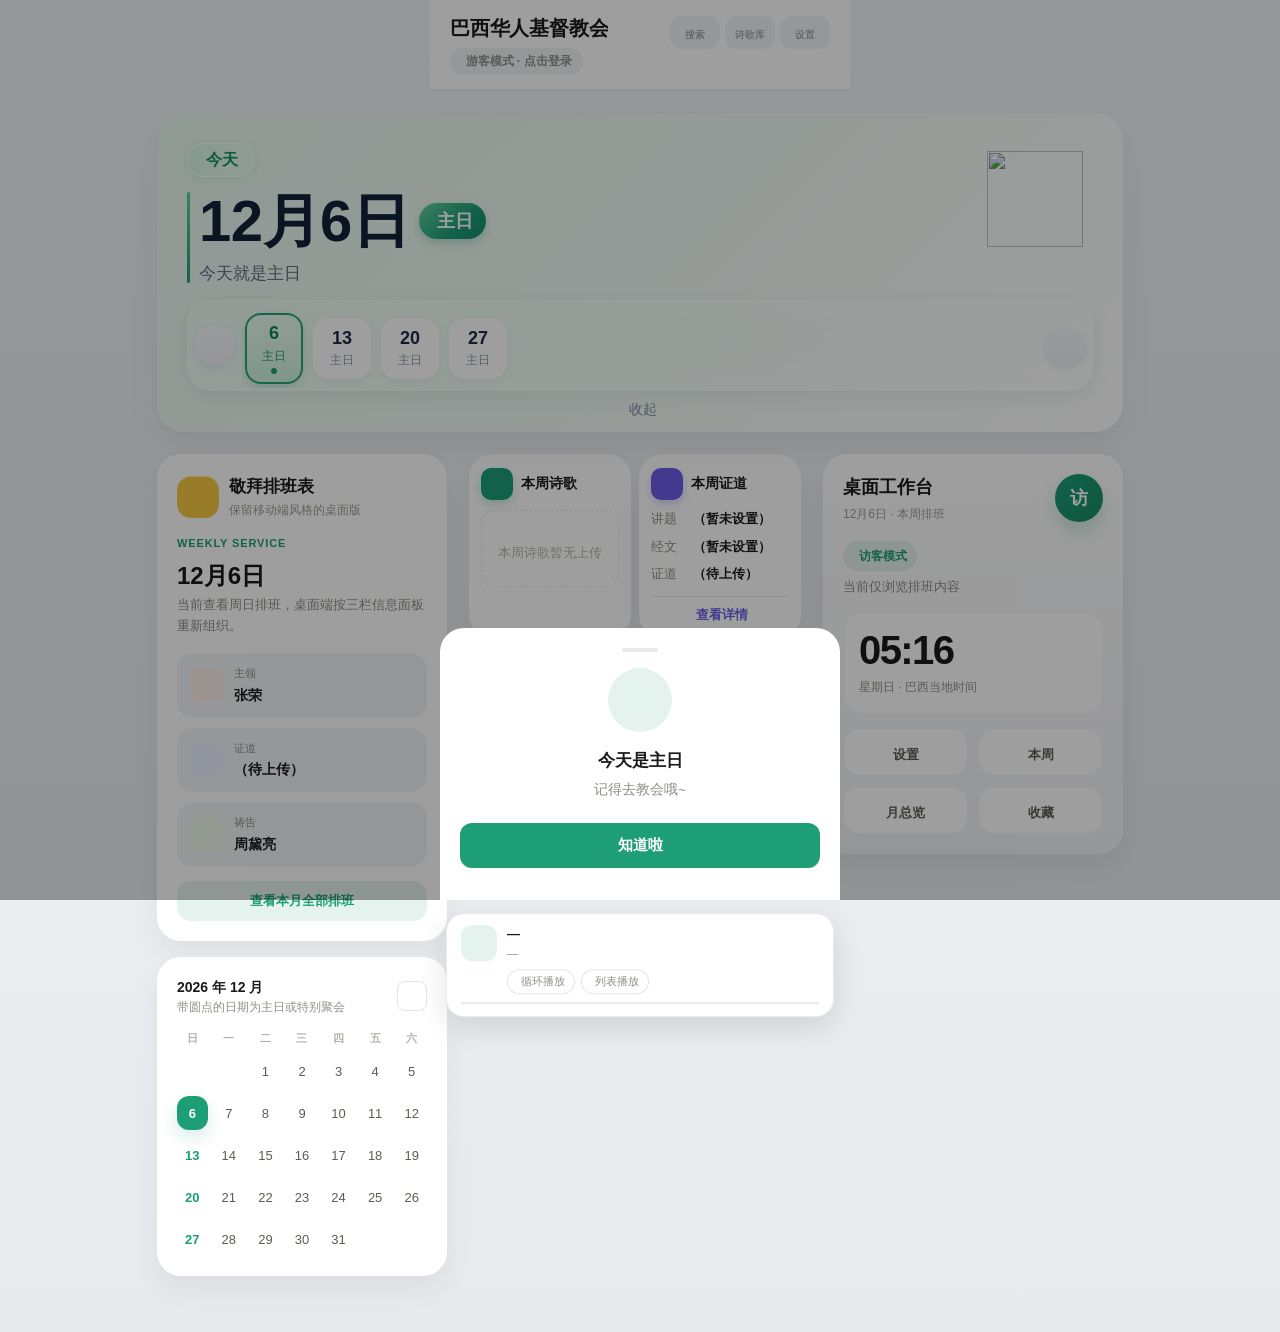
==== commit 60a9edfd: "Update index.html" ====
--- a/index.html
+++ b/index.html
@@ -14,10 +14,12 @@
 <meta charset="UTF-8">
 <meta name="viewport" content="width=device-width, initial-scale=1.0">
 <title id="pageTitleTag">敬拜排班表</title>
-<meta name="description" id="metaDescTag" content="教会敬拜排班与诗歌库">
+<meta name="description" id="metaDescTag" content="巴西华人基督教会敬拜排班与诗歌库">
 <meta property="og:title" id="metaOgTitleTag" content="敬拜排班表">
-<meta property="og:description" id="metaOgDescTag" content="教会敬拜排班与诗歌库">
-<meta property="og:image" id="metaOgImageTag" content="">
+<meta property="og:description" id="metaOgDescTag" content="巴西华人基督教会敬拜排班与诗歌库">
+<meta property="og:image" content="https://duijiao.github.io/schedule/1788092041022.png">
+<meat property="og:image:width" content="250">
+<meat property="og:image:height" content="250">
 <link rel="stylesheet" href="https://cdn.jsdelivr.net/npm/@tabler/icons-webfont@latest/tabler-icons.min.css">
 <link rel="stylesheet" href="styles.css">
 </head>
@@ -480,6 +482,63 @@
   </div>
 </div>
 
+<div class="gn-overlay" id="globalNoticeOverlay" onclick="closeGlobalNotice()">
+  <div class="gn-card" onclick="event.stopPropagation()">
+    <div class="gn-banner">
+      <div class="gn-tag-pill"><i class="ti ti-speakerphone"></i><span id="globalNoticeTag">重要通知</span></div>
+      <button class="gn-close-btn" onclick="closeGlobalNotice()" aria-label="关闭"><i class="ti ti-x"></i></button>
+      <i class="ti ti-speakerphone gn-banner-icon"></i>
+    </div>
+    <div class="gn-body">
+      <div class="gn-title" id="globalNoticeTitle"></div>
+      <div class="gn-meta-row">
+        <div class="gn-meta-date" id="globalNoticeDateWrap"><i class="ti ti-calendar"></i><span id="globalNoticeDate"></span></div>
+        <div class="gn-audience-pill" id="globalNoticeAudience"></div>
+      </div>
+      <div class="gn-content" id="globalNoticeContent"></div>
+
+      <div class="gn-attach-section" id="globalNoticeAttachSection">
+        <div class="gn-attach-head">
+          <div class="gn-attach-head-left"><i class="ti ti-paperclip"></i>附件 (<span id="globalNoticeAttachCount">0</span>)</div>
+        </div>
+        <div class="gn-attach-list" id="globalNoticeAttachList"></div>
+      </div>
+
+      <div class="gn-time-section" id="globalNoticeTimeSection">
+        <div class="gn-section-head"><i class="ti ti-clock"></i><span id="globalNoticeTimeLabel">调整后的主要时间</span></div>
+        <div class="gn-time-compare">
+          <div class="gn-time-box">
+            <div class="gn-time-box-label" id="globalNoticeFromLabel">原时间</div>
+            <div class="gn-time-box-value" id="globalNoticeFromValue"></div>
+          </div>
+          <i class="ti ti-arrow-right gn-time-arrow"></i>
+          <div class="gn-time-box gn-time-box-active">
+            <div class="gn-time-box-label" id="globalNoticeToLabel">现时间</div>
+            <div class="gn-time-box-value" id="globalNoticeToValue"></div>
+          </div>
+        </div>
+      </div>
+
+      <div class="gn-location-section" id="globalNoticeLocationSection">
+        <i class="ti ti-map-pin"></i>
+        <span class="gn-location-label" id="globalNoticeLocLabel">地点</span>
+        <span class="gn-location-value" id="globalNoticeLocValue"></span>
+      </div>
+
+      <div class="gn-footer">
+        <label class="gn-dontshow-label">
+          <input type="checkbox" id="globalNoticeDontShowToday">
+          <span>不再显示此类通知（当天）</span>
+        </label>
+        <div class="gn-footer-btns">
+          <button class="gn-btn gn-btn-later" onclick="closeGlobalNotice()">暂不查看</button>
+          <button class="gn-btn gn-btn-ok" onclick="closeGlobalNotice()">我知道了</button>
+        </div>
+      </div>
+    </div>
+  </div>
+</div>
+
 <div class="modal-overlay" id="monthOverviewOverlay" onclick="closeMonthOverview(event)">
   <div class="bookmarks-panel modal-has-close-btn" onclick="event.stopPropagation()">
     <button class="modal-close-btn" onclick="closeMonthOverview()" aria-label="关闭"><i class="ti ti-x"></i></button>
@@ -698,6 +757,79 @@
           <input class="form-input" id="headerSloganInput" type="text" maxlength="24" autocomplete="off"
                  placeholder="与主同行 每天更近一步" onchange="saveHeaderSlogan(this.value)">
           <div class="header-bg-field-desc">空格处会自动换行；清空并保存则不显示标语。</div>
+        </div>
+      </div>
+    </div>
+
+    <!-- 全局通知弹窗（仅管理员） -->
+    <div class="settings-section admin-only-section" id="globalNoticeSection" style="display:none">
+      <div class="settings-section-title">📢 全局通知弹窗（管理员）</div>
+      <div class="settings-card" style="padding:12px 16px;display:flex;flex-direction:column;gap:12px;">
+        <div style="font-size:12px;color:#999;line-height:1.6">
+          开启后，所有用户每次打开网页都会看到这条通知（居中弹窗，非抽屉样式）。用户可以勾选"今天不再显示"，仅对当天生效，第二天会重新显示。管理员可随时关闭。
+        </div>
+        <div class="settings-row" style="padding:0">
+          <div class="settings-row-body">
+            <div class="settings-row-label">开启全局通知弹窗</div>
+          </div>
+          <label class="toggle-switch">
+            <input type="checkbox" id="gnEnabledToggle">
+            <div class="toggle-track"></div>
+            <div class="toggle-thumb"></div>
+          </label>
+        </div>
+        <input class="form-input" id="gnTagInput" type="text" maxlength="12" placeholder="顶部徽章文字，如：重要通知">
+        <input class="form-input" id="gnTitleInput" type="text" maxlength="40" placeholder="标题，如：本周日聚会时间调整通知">
+        <div style="display:flex;gap:8px">
+          <input class="form-input" id="gnDateInput" type="text" style="flex:1" placeholder="日期/时间文字，如：2025-09-20 14:32">
+          <input class="form-input" id="gnAudienceInput" type="text" style="flex:1" placeholder="标签，如：全体同工">
+        </div>
+        <textarea id="gnContentInput" placeholder="正文内容，支持换行" style="width:100%;box-sizing:border-box;min-height:100px;padding:8px 10px;border:1px solid #e0e0e0;border-radius:8px;font-size:13px;font-family:inherit;resize:vertical"></textarea>
+
+        <div style="border-top:1px solid #eee;padding-top:10px;display:flex;flex-direction:column;gap:8px">
+          <div style="font-size:13px;font-weight:600;color:#333">附件</div>
+          <div id="gnAttachEditList" style="display:flex;flex-direction:column;gap:6px"></div>
+          <button class="btn-cancel" style="flex:none;align-self:flex-start;padding:6px 14px" onclick="addGnAttachmentPrompt()"><i class="ti ti-plus" style="font-size:14px;margin-right:4px"></i>添加附件</button>
+        </div>
+
+        <div style="border-top:1px solid #eee;padding-top:10px;display:flex;flex-direction:column;gap:8px">
+          <div class="settings-row" style="padding:0">
+            <div class="settings-row-body"><div class="settings-row-label">显示时间调整对比</div></div>
+            <label class="toggle-switch">
+              <input type="checkbox" id="gnShowTimeCompare">
+              <div class="toggle-track"></div>
+              <div class="toggle-thumb"></div>
+            </label>
+          </div>
+          <input class="form-input" id="gnTimeCompareLabel" type="text" placeholder="小标题，如：调整后的主要时间">
+          <div style="display:flex;gap:8px">
+            <input class="form-input" id="gnTimeFromLabel" type="text" style="flex:1" placeholder="左侧标签，如：原时间">
+            <input class="form-input" id="gnTimeFrom" type="text" style="flex:1" placeholder="左侧值，如：9:00">
+          </div>
+          <div style="display:flex;gap:8px">
+            <input class="form-input" id="gnTimeToLabel" type="text" style="flex:1" placeholder="右侧标签，如：现时间">
+            <input class="form-input" id="gnTimeTo" type="text" style="flex:1" placeholder="右侧值，如：8:30">
+          </div>
+        </div>
+
+        <div style="border-top:1px solid #eee;padding-top:10px;display:flex;flex-direction:column;gap:8px">
+          <div class="settings-row" style="padding:0">
+            <div class="settings-row-body"><div class="settings-row-label">显示地点信息</div></div>
+            <label class="toggle-switch">
+              <input type="checkbox" id="gnShowLocation">
+              <div class="toggle-track"></div>
+              <div class="toggle-thumb"></div>
+            </label>
+          </div>
+          <div style="display:flex;gap:8px">
+            <input class="form-input" id="gnLocationLabel" type="text" style="flex:1" placeholder="标签，如：地点">
+            <input class="form-input" id="gnLocationValue" type="text" style="flex:1" placeholder="值，如：教会主堂">
+          </div>
+        </div>
+
+        <div style="display:flex;gap:8px;flex-wrap:wrap;padding-top:4px">
+          <button class="btn-save" style="flex:none;padding:6px 14px" onclick="saveGlobalNoticeSettings()"><i class="ti ti-device-floppy" style="font-size:14px;margin-right:4px"></i>保存并全局生效</button>
+          <button class="btn-cancel" style="flex:none;padding:6px 14px" onclick="previewGlobalNoticeFromSettings()"><i class="ti ti-eye" style="font-size:14px;margin-right:4px"></i>预览</button>
         </div>
       </div>
     </div>
@@ -1249,7 +1381,7 @@
           <i class="ti ti-calendar-month"></i>
         </button>
         <button class="admin-monthly-edit-btn" id="adminMonthlyEditBtn" onclick="openMonthlyEditor()" title="按月编辑排班" style="display:none;align-items:center;gap:5px;background:var(--primary);color:#fff;border:none;border-radius:8px;padding:5px 10px;font-size:12px;font-weight:600;cursor:pointer;font-family:inherit;">
-          <i class="ti ti-calendar-edit" style="font-size:14px"></i>月排班
+          <i class="ti ti-edit" style="font-size:14px"></i>月排班
         </button>
         <button class="schedule-toggle-btn" id="scheduleToggleBtn" onclick="toggleScheduleSection()">
           <i class="ti ti-chevron-up"></i><span id="scheduleToggleText">收起</span>
@@ -1269,7 +1401,10 @@
         <div id="shiftList"></div>
         <div class="add-row">
           <button class="add-btn admin-add" id="addShiftBtn" onclick="openAddDrawer()" style="display:none">
-            <i class="ti ti-plus" style="font-size:15px"></i>新增排班
+            <i class="ti ti-plus" style="font-size:15px"></i>按周排班
+          </button>
+          <button class="add-btn admin-add" id="addShiftMonthlyBtn" onclick="openMonthlyEditor()" style="display:none">
+            <i class="ti ti-edit" style="font-size:15px"></i>按月排班
           </button>
         </div>
       </div>
--- a/styles.css
+++ b/styles.css
@@ -607,6 +607,102 @@
 .bible-entry-fab:hover { background: var(--primary-dark); }
 body.a11y-mode .bible-entry-fab { font-size: 16px; padding: 13px 20px 13px 16px; bottom: 92px; }
 body.a11y-mode .bible-entry-fab i { font-size: 18px; }
+
+/* ── Global notice popup (centered, not a drawer) ───── */
+.gn-overlay {
+  display: none; position: fixed; inset: 0; z-index: 500;
+  background: rgba(20,30,26,0.45); backdrop-filter: blur(2px);
+  align-items: center; justify-content: center; padding: 24px;
+}
+.gn-overlay.open { display: flex; }
+@keyframes gnPopIn {
+  from { transform: translateY(18px) scale(0.97); opacity: 0; }
+  to   { transform: translateY(0) scale(1); opacity: 1; }
+}
+.gn-card {
+  width: 100%; max-width: 420px; max-height: 88vh; overflow-y: auto;
+  background: #fff; border-radius: 22px; box-shadow: var(--shadow-lg);
+  animation: gnPopIn 0.28s cubic-bezier(.2,.8,.3,1);
+}
+.gn-banner {
+  position: relative; overflow: hidden;
+  background: linear-gradient(135deg, var(--primary-light), var(--primary-mid));
+  padding: 18px 20px 34px; border-radius: 22px 22px 0 0;
+}
+.gn-banner-icon {
+  position: absolute; right: -6px; top: 6px; font-size: 92px;
+  color: var(--primary); opacity: 0.16; transform: rotate(-8deg);
+}
+.gn-tag-pill {
+  display: inline-flex; align-items: center; gap: 6px;
+  background: var(--primary); color: #fff; font-size: 12.5px; font-weight: 600;
+  padding: 6px 12px; border-radius: 999px; position: relative; z-index: 1;
+}
+.gn-tag-pill i { font-size: 14px; }
+.gn-close-btn {
+  position: absolute; top: 14px; right: 14px; z-index: 2;
+  width: 30px; height: 30px; border-radius: 50%; border: none;
+  background: rgba(255,255,255,0.75); color: var(--text-2);
+  display: flex; align-items: center; justify-content: center;
+  font-size: 15px; cursor: pointer; transition: background 0.15s;
+}
+.gn-close-btn:hover { background: #fff; }
+.gn-body { padding: 16px 20px 20px; margin-top: -18px; position: relative; z-index: 1; }
+.gn-title { font-size: 18px; font-weight: 700; color: var(--text-1); line-height: 1.4; margin-bottom: 10px; }
+.gn-meta-row { display: flex; align-items: center; gap: 8px; margin-bottom: 12px; flex-wrap: wrap; }
+.gn-meta-date { display: flex; align-items: center; gap: 5px; font-size: 12.5px; color: var(--text-3); }
+.gn-meta-date i { font-size: 14px; }
+.gn-audience-pill {
+  font-size: 12px; font-weight: 600; color: var(--primary-dark);
+  background: var(--primary-light); padding: 3px 10px; border-radius: 999px;
+}
+.gn-audience-pill:empty { display: none; }
+.gn-content { font-size: 14px; color: var(--text-2); line-height: 1.7; white-space: pre-wrap; margin-bottom: 14px; }
+.gn-content:empty { display: none; margin: 0; }
+
+.gn-attach-section { background: var(--bg-subtle); border-radius: 14px; padding: 12px 14px; margin-bottom: 14px; }
+.gn-attach-head { display: flex; align-items: center; justify-content: space-between; margin-bottom: 8px; }
+.gn-attach-head-left { display: flex; align-items: center; gap: 6px; font-size: 13px; font-weight: 600; color: var(--text-1); }
+.gn-attach-head-left i { font-size: 15px; color: var(--text-3); }
+.gn-attach-list { display: flex; flex-direction: column; gap: 8px; }
+.gn-attach-row { display: flex; align-items: center; gap: 10px; background: #fff; border-radius: 12px; padding: 9px 10px; }
+.gn-attach-icon {
+  width: 34px; height: 34px; border-radius: 9px; background: var(--primary-light);
+  color: var(--primary-dark); display: flex; align-items: center; justify-content: center;
+  font-size: 16px; flex-shrink: 0;
+}
+.gn-attach-body { flex: 1; min-width: 0; }
+.gn-attach-name { font-size: 13px; color: var(--text-1); font-weight: 500; overflow: hidden; text-overflow: ellipsis; white-space: nowrap; }
+.gn-attach-size { font-size: 11.5px; color: var(--text-3); margin-top: 1px; }
+.gn-attach-dl {
+  width: 30px; height: 30px; border-radius: 50%; background: var(--bg-subtle);
+  color: var(--primary-dark); display: flex; align-items: center; justify-content: center;
+  flex-shrink: 0; text-decoration: none; font-size: 15px;
+}
+
+.gn-time-section { background: var(--primary-light); border-radius: 14px; padding: 12px 14px; margin-bottom: 14px; }
+.gn-section-head { display: flex; align-items: center; gap: 6px; font-size: 12.5px; font-weight: 600; color: var(--primary-dark); margin-bottom: 10px; }
+.gn-time-compare { display: flex; align-items: center; gap: 10px; }
+.gn-time-box { flex: 1; background: #fff; border-radius: 12px; padding: 10px; text-align: center; }
+.gn-time-box-active { background: var(--primary); }
+.gn-time-box-label { font-size: 11px; color: var(--text-3); margin-bottom: 4px; }
+.gn-time-box-active .gn-time-box-label { color: rgba(255,255,255,0.85); }
+.gn-time-box-value { font-size: 16px; font-weight: 700; color: var(--text-1); }
+.gn-time-box-active .gn-time-box-value { color: #fff; }
+.gn-time-arrow { color: var(--primary); font-size: 16px; flex-shrink: 0; }
+
+.gn-location-section { display: flex; align-items: center; gap: 8px; font-size: 13px; color: var(--text-2); margin-bottom: 16px; }
+.gn-location-section i { color: var(--primary); font-size: 16px; }
+.gn-location-value { color: var(--text-1); font-weight: 500; }
+
+.gn-footer { border-top: 1px solid var(--border-soft); padding-top: 14px; display: flex; flex-direction: column; gap: 12px; }
+.gn-dontshow-label { display: flex; align-items: center; gap: 8px; font-size: 12.5px; color: var(--text-3); cursor: pointer; user-select: none; }
+.gn-dontshow-label input { width: 15px; height: 15px; accent-color: var(--primary); cursor: pointer; }
+.gn-footer-btns { display: flex; gap: 10px; }
+.gn-btn { flex: 1; border: none; border-radius: 999px; padding: 11px; font-size: 14px; font-weight: 600; cursor: pointer; font-family: inherit; }
+.gn-btn-later { background: var(--bg-subtle); color: var(--text-2); }
+.gn-btn-ok { background: var(--primary); color: #fff; box-shadow: 0 6px 16px rgba(29,158,117,0.32); }
+.gn-btn-ok:hover { background: var(--primary-dark); }
 
 /* ── Modal overlay ────────────────────────────────── */
 .modal-overlay {
@@ -1905,7 +2001,7 @@
 .active-card .more-btn { color: rgba(255,255,255,0.6); }
 .empty-state { text-align: center; color: var(--text-4); font-size: 14px; padding: 2rem 0; }
 .empty-state i { font-size: 32px; display: block; margin-bottom: 8px; color: var(--border-soft); }
-.add-row { display: flex; justify-content: center; margin-top: 8px; padding-bottom: 8px; }
+.add-row { display: flex; flex-direction: column; align-items: center; gap: 8px; margin-top: 8px; padding-bottom: 8px; }
 .add-btn { background: none; border: 0.5px solid rgba(0,0,0,0.18); border-radius: 10px; padding: 8px 24px; font-size: 14px; color: var(--text-3); cursor: pointer; display: flex; align-items: center; gap: 6px; font-family: inherit; }
 .add-btn.admin-add { background: var(--primary); border-color: var(--primary); color: #fff; }
 .add-btn.admin-add:hover { background: var(--primary-dark); }
@@ -2627,7 +2723,7 @@
   border-top: 1px solid rgba(0,0,0,0.07);
   background: #fff;
 }
-}
+
 .settings-title { font-size: 17px; font-weight: 700; color: var(--text-1); margin-bottom: 2px; }
 .settings-sub { font-size: 12px; color: var(--text-3); margin-bottom: 20px; }
 .settings-section { margin-bottom: 20px; }
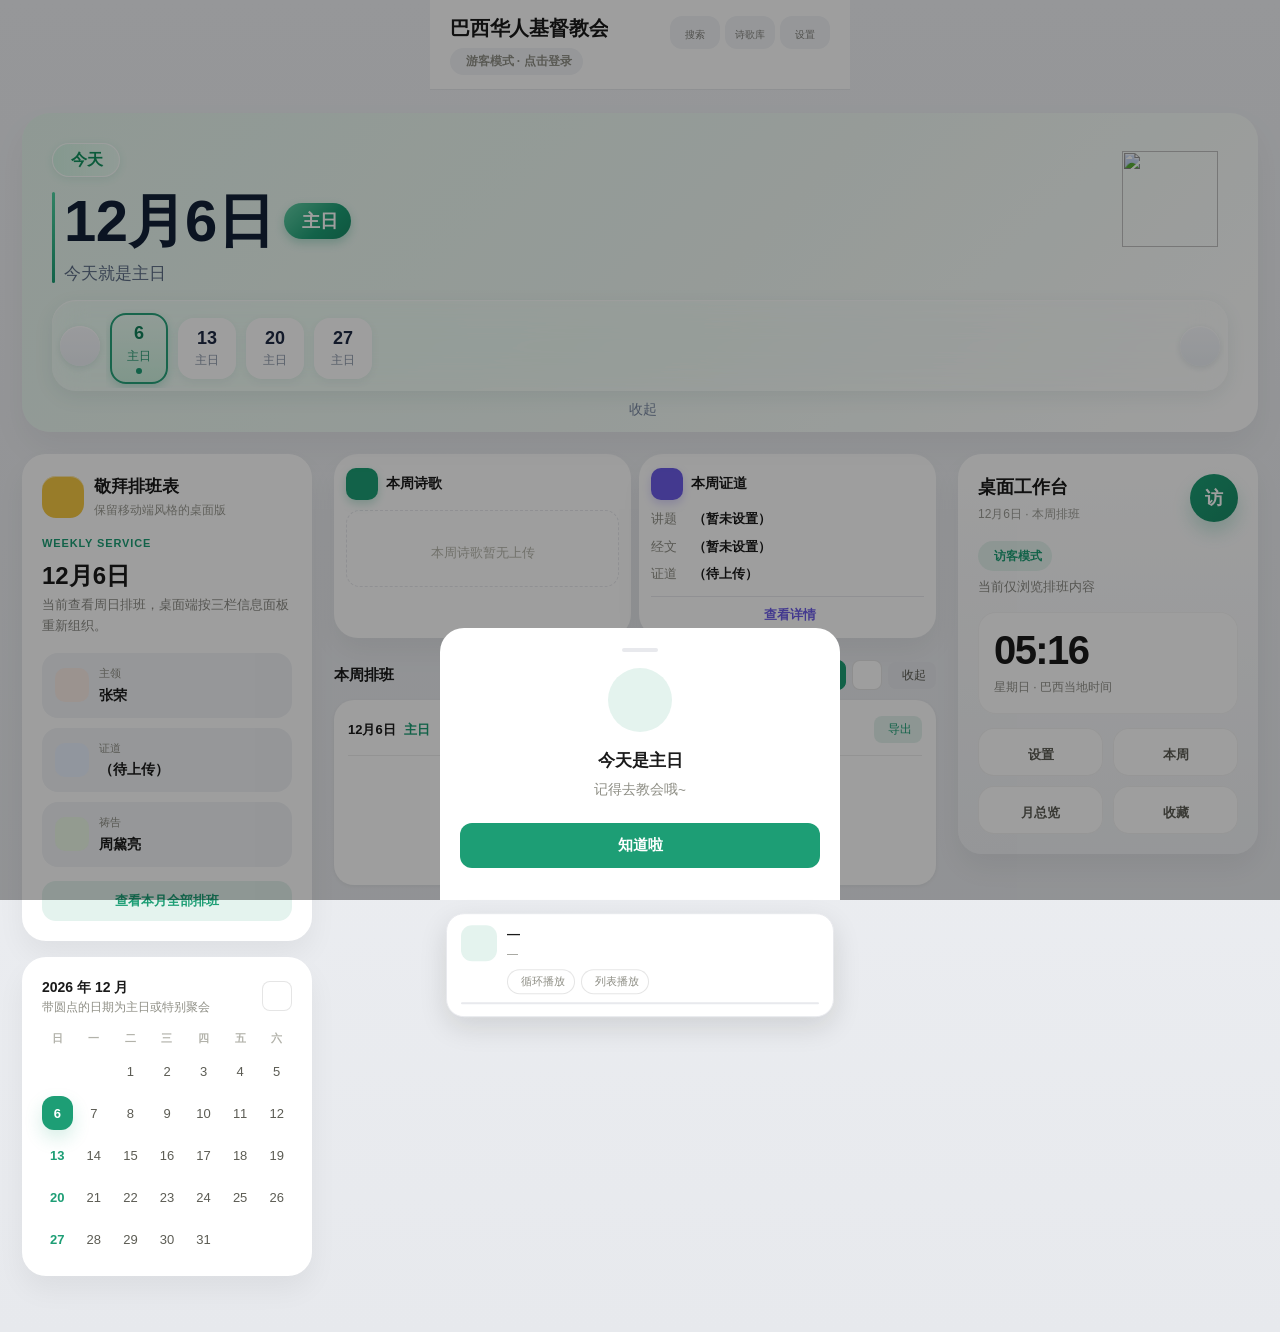
==== commit 022d509d: "Fix typo in meta tags for image dimensions Corrected the 'meat' tag to 'meta' for image dimensions." ====
--- a/index.html
+++ b/index.html
@@ -18,8 +18,6 @@
 <meta property="og:title" id="metaOgTitleTag" content="敬拜排班表">
 <meta property="og:description" id="metaOgDescTag" content="巴西华人基督教会敬拜排班与诗歌库">
 <meta property="og:image" content="https://duijiao.github.io/schedule/1788092041022.png">
-<meat property="og:image:width" content="250">
-<meat property="og:image:height" content="250">
 <link rel="stylesheet" href="https://cdn.jsdelivr.net/npm/@tabler/icons-webfont@latest/tabler-icons.min.css">
 <link rel="stylesheet" href="styles.css">
 </head>
